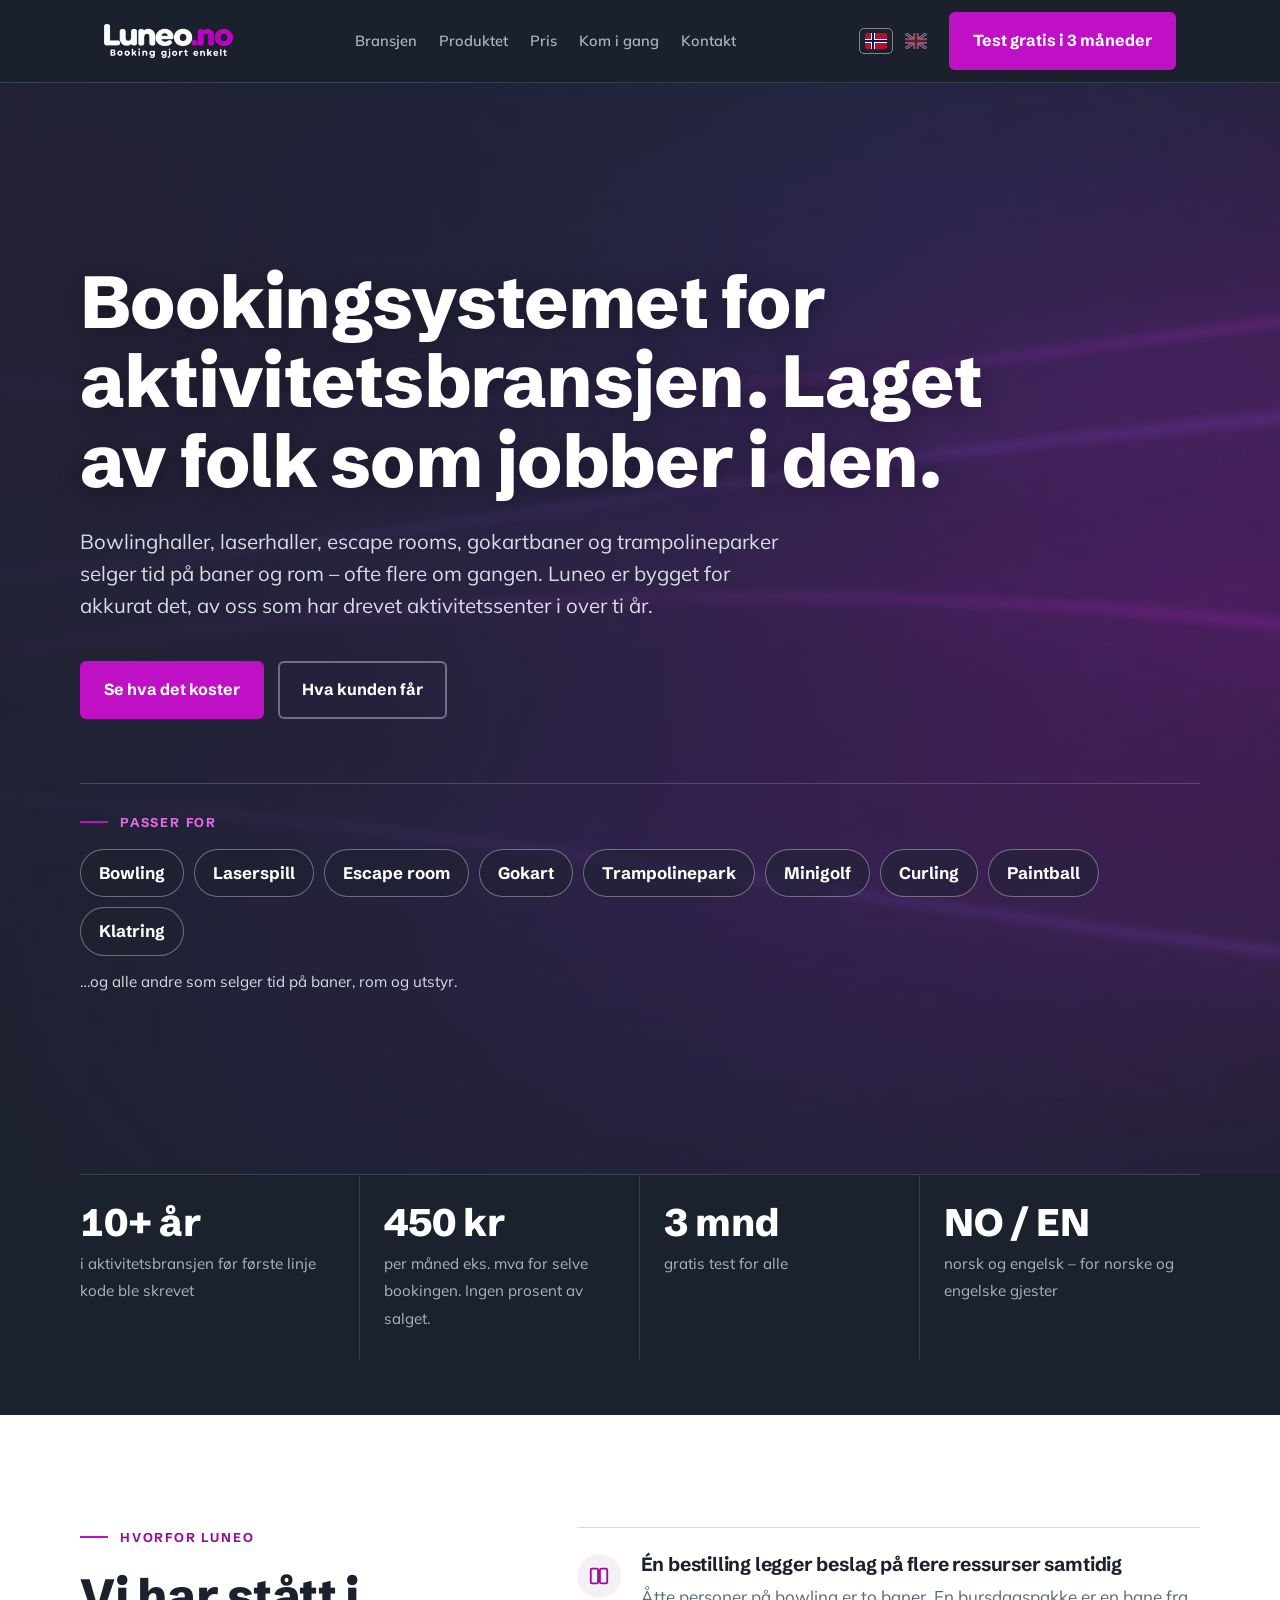
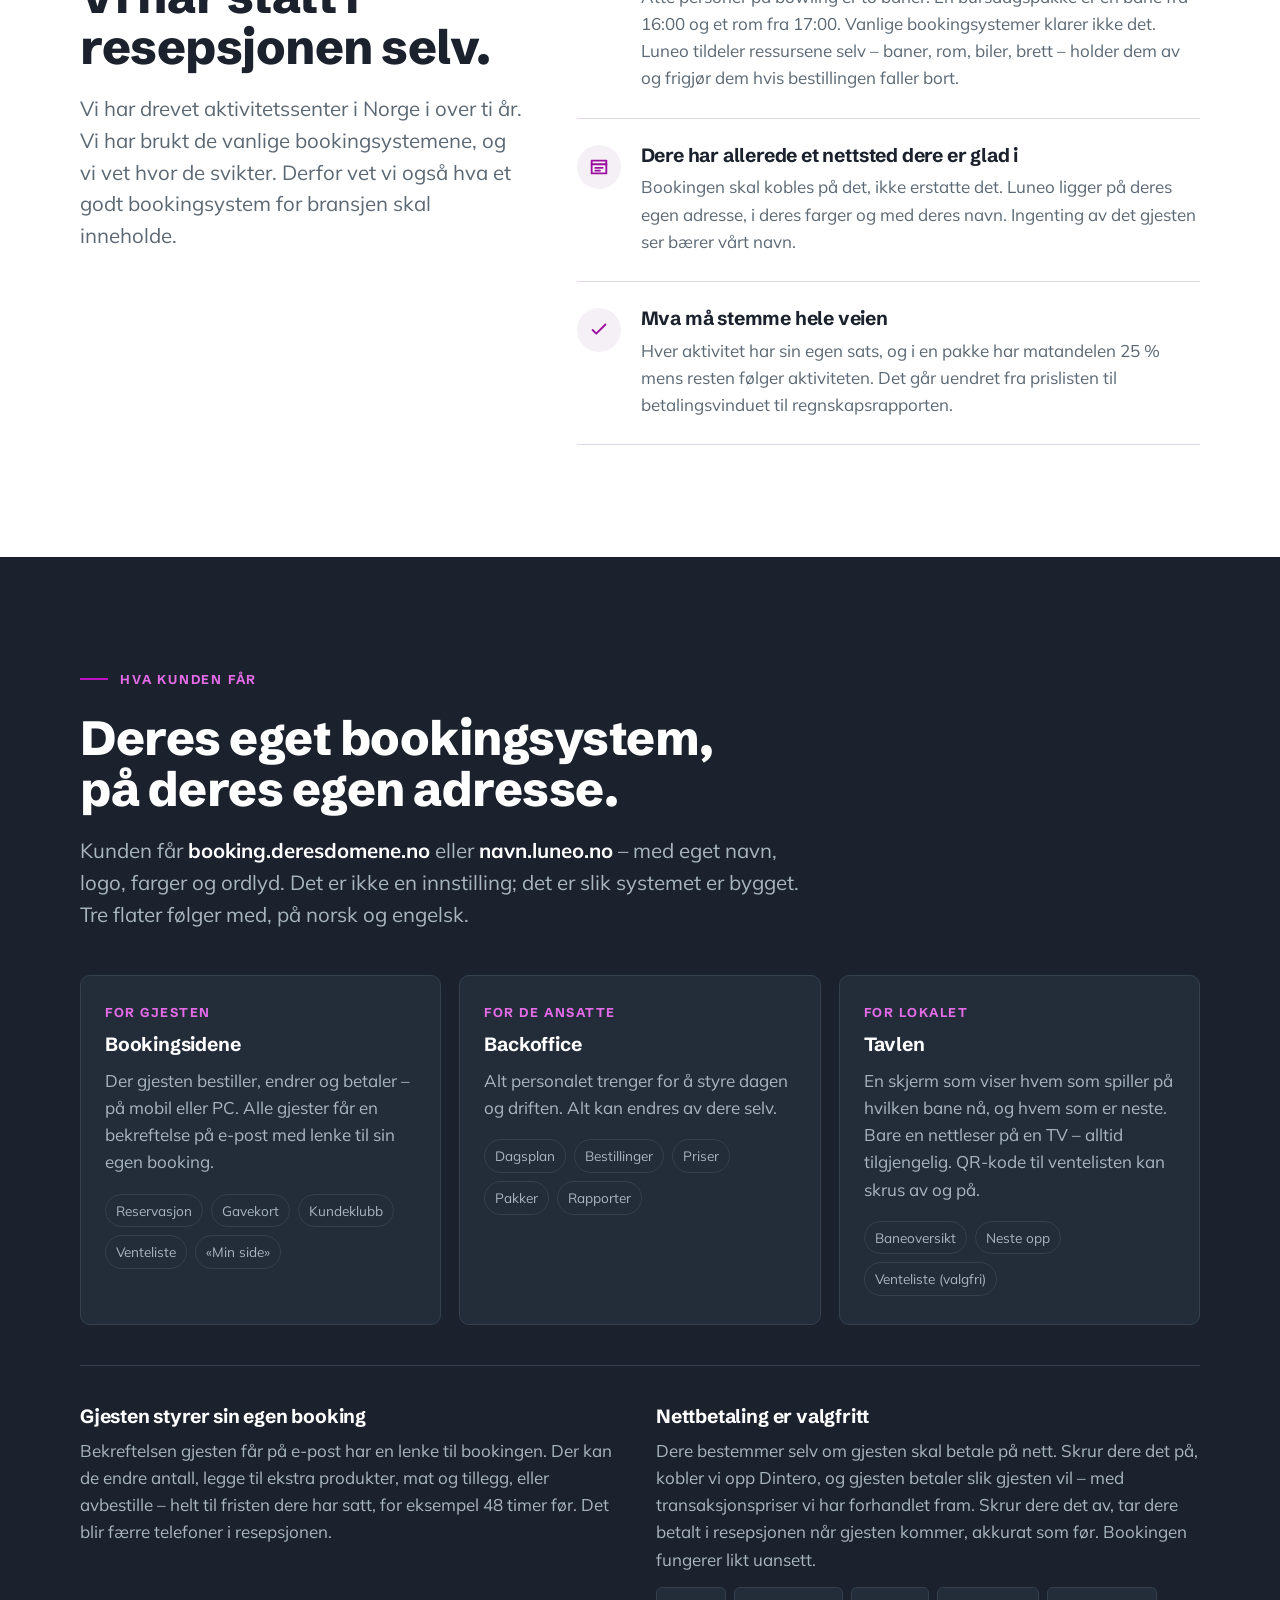
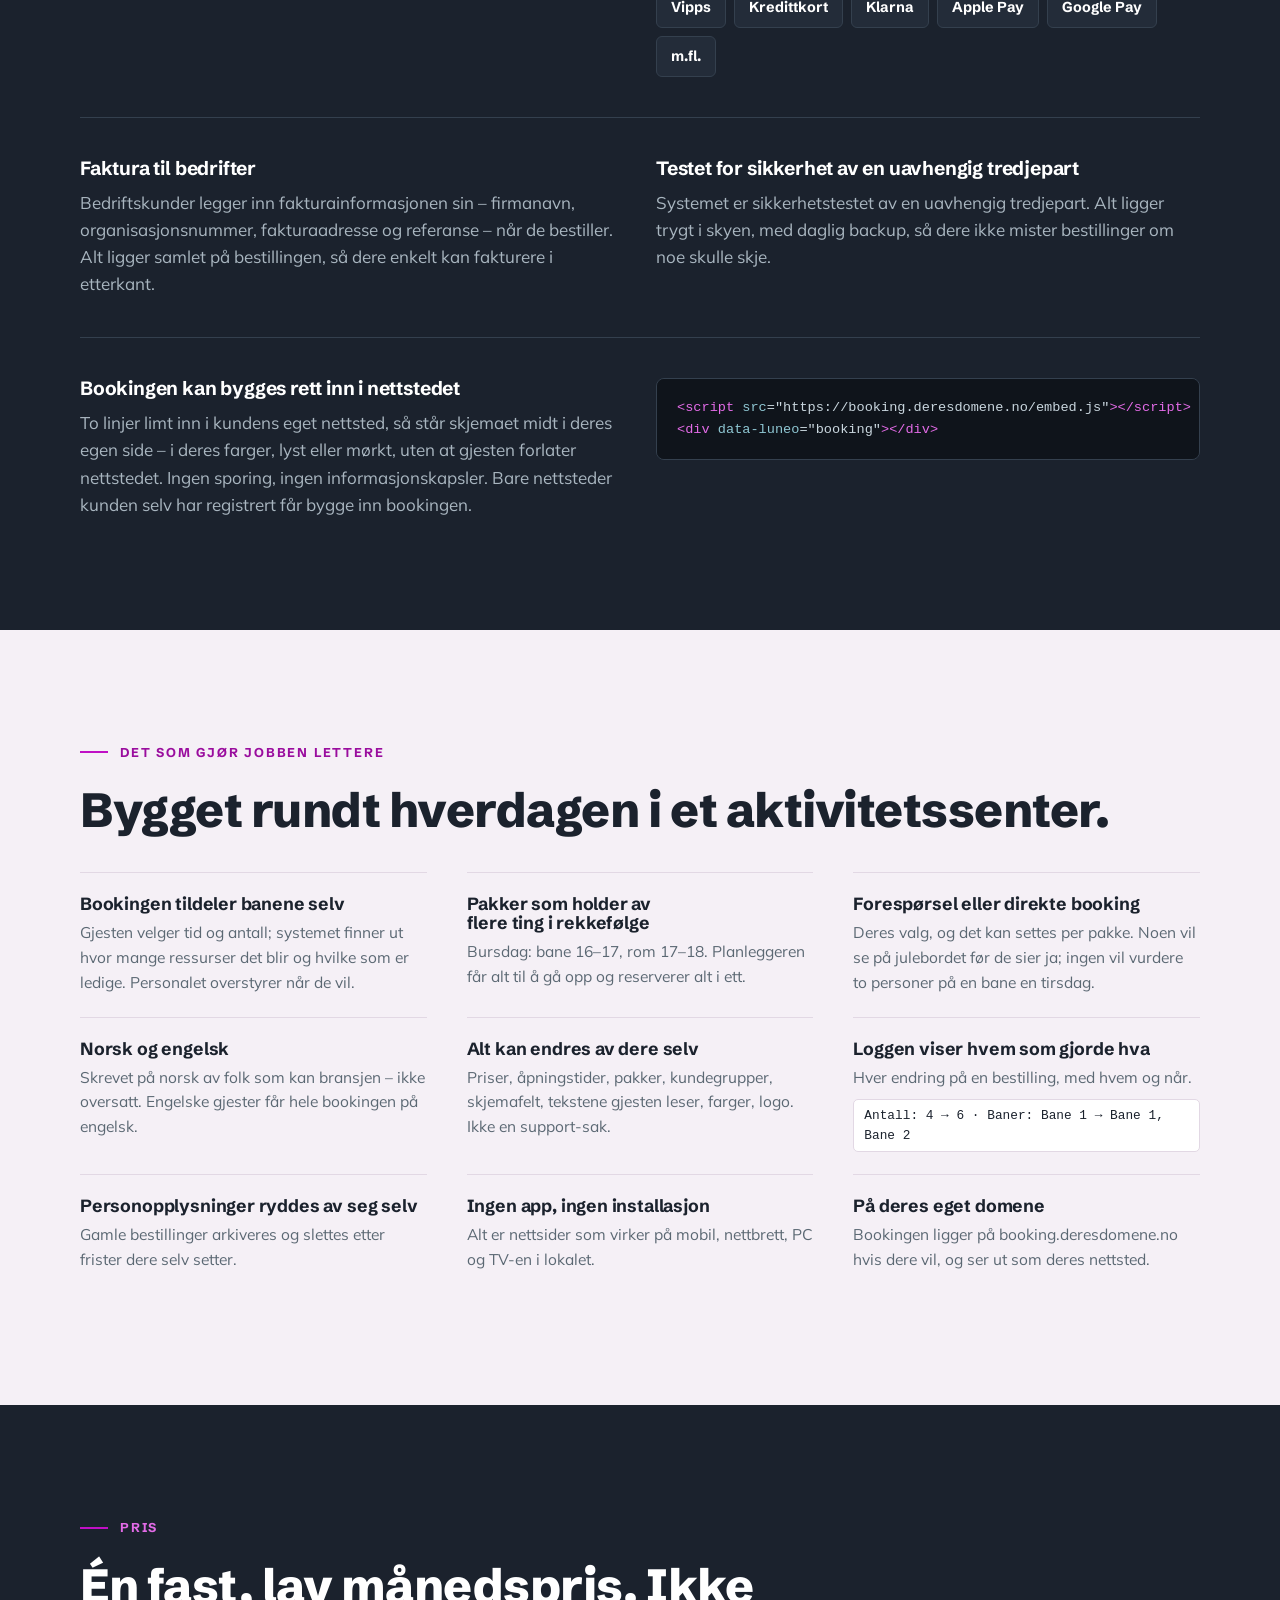
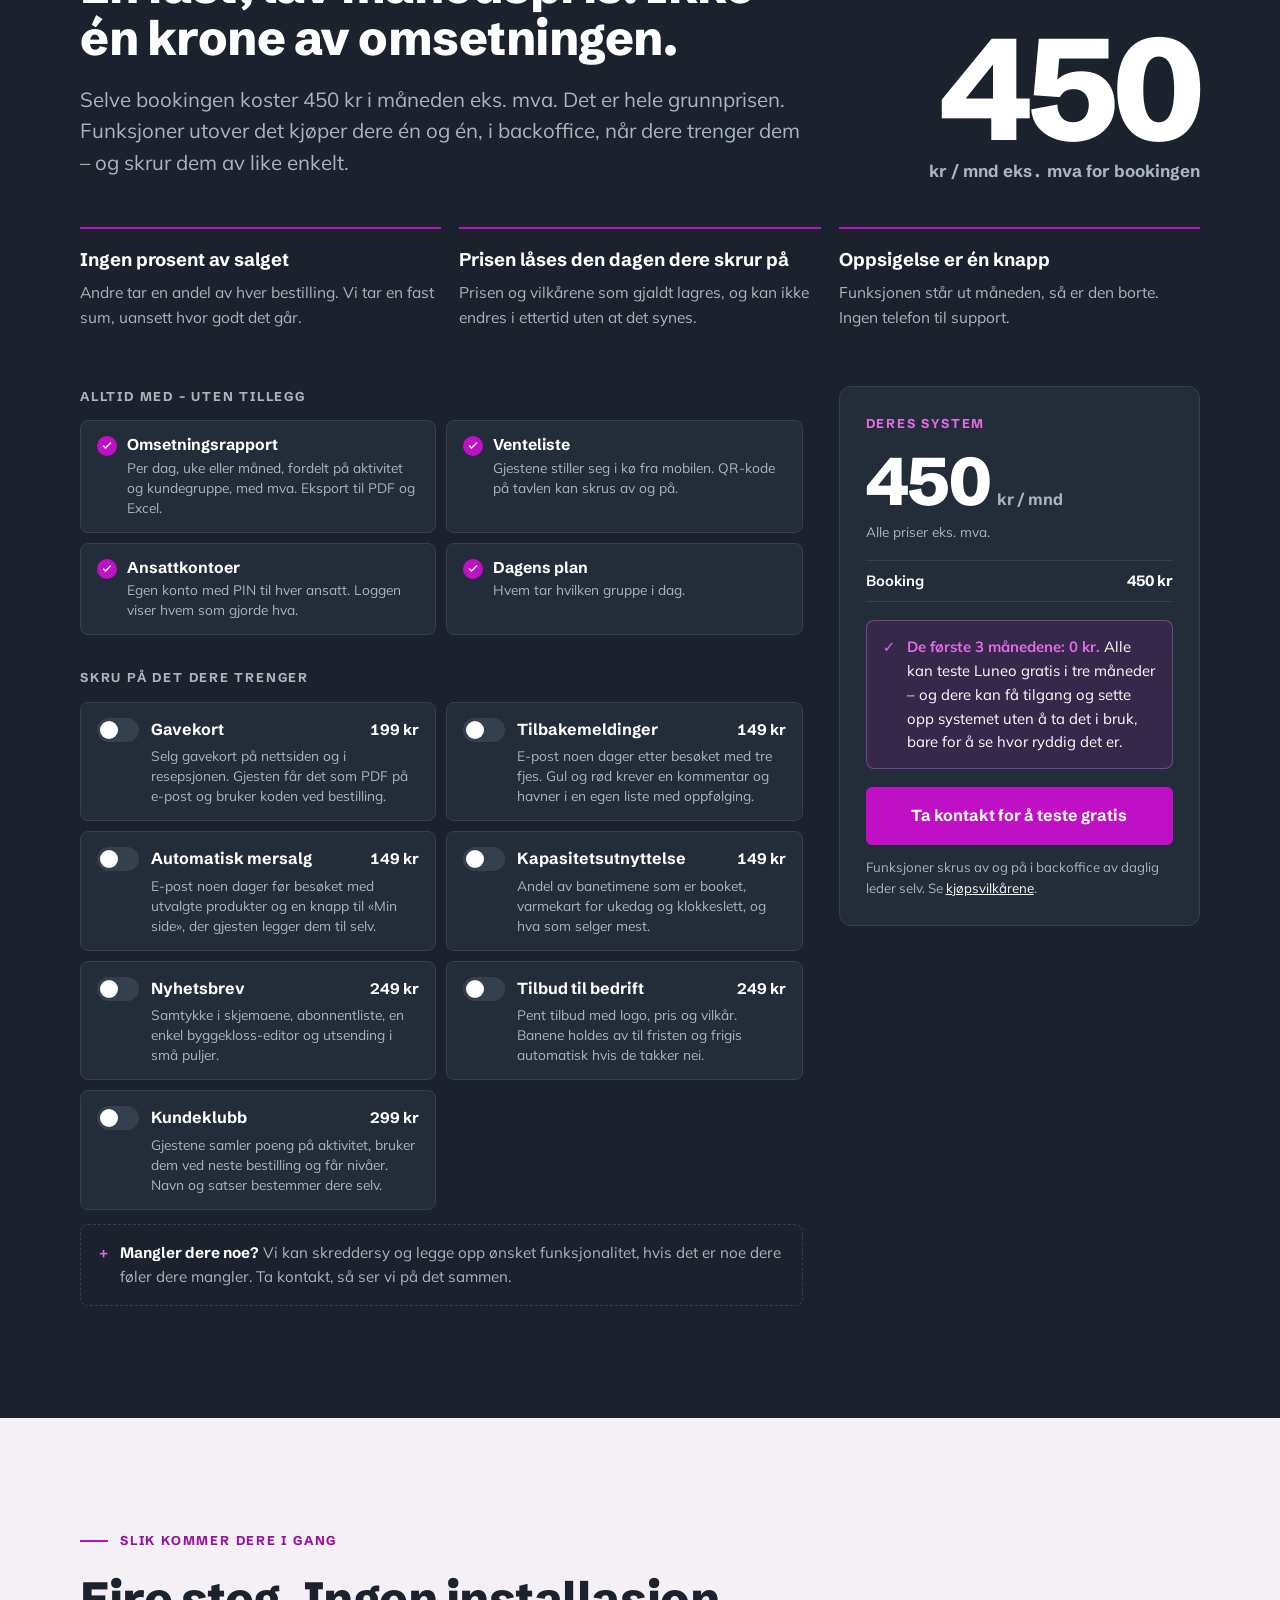
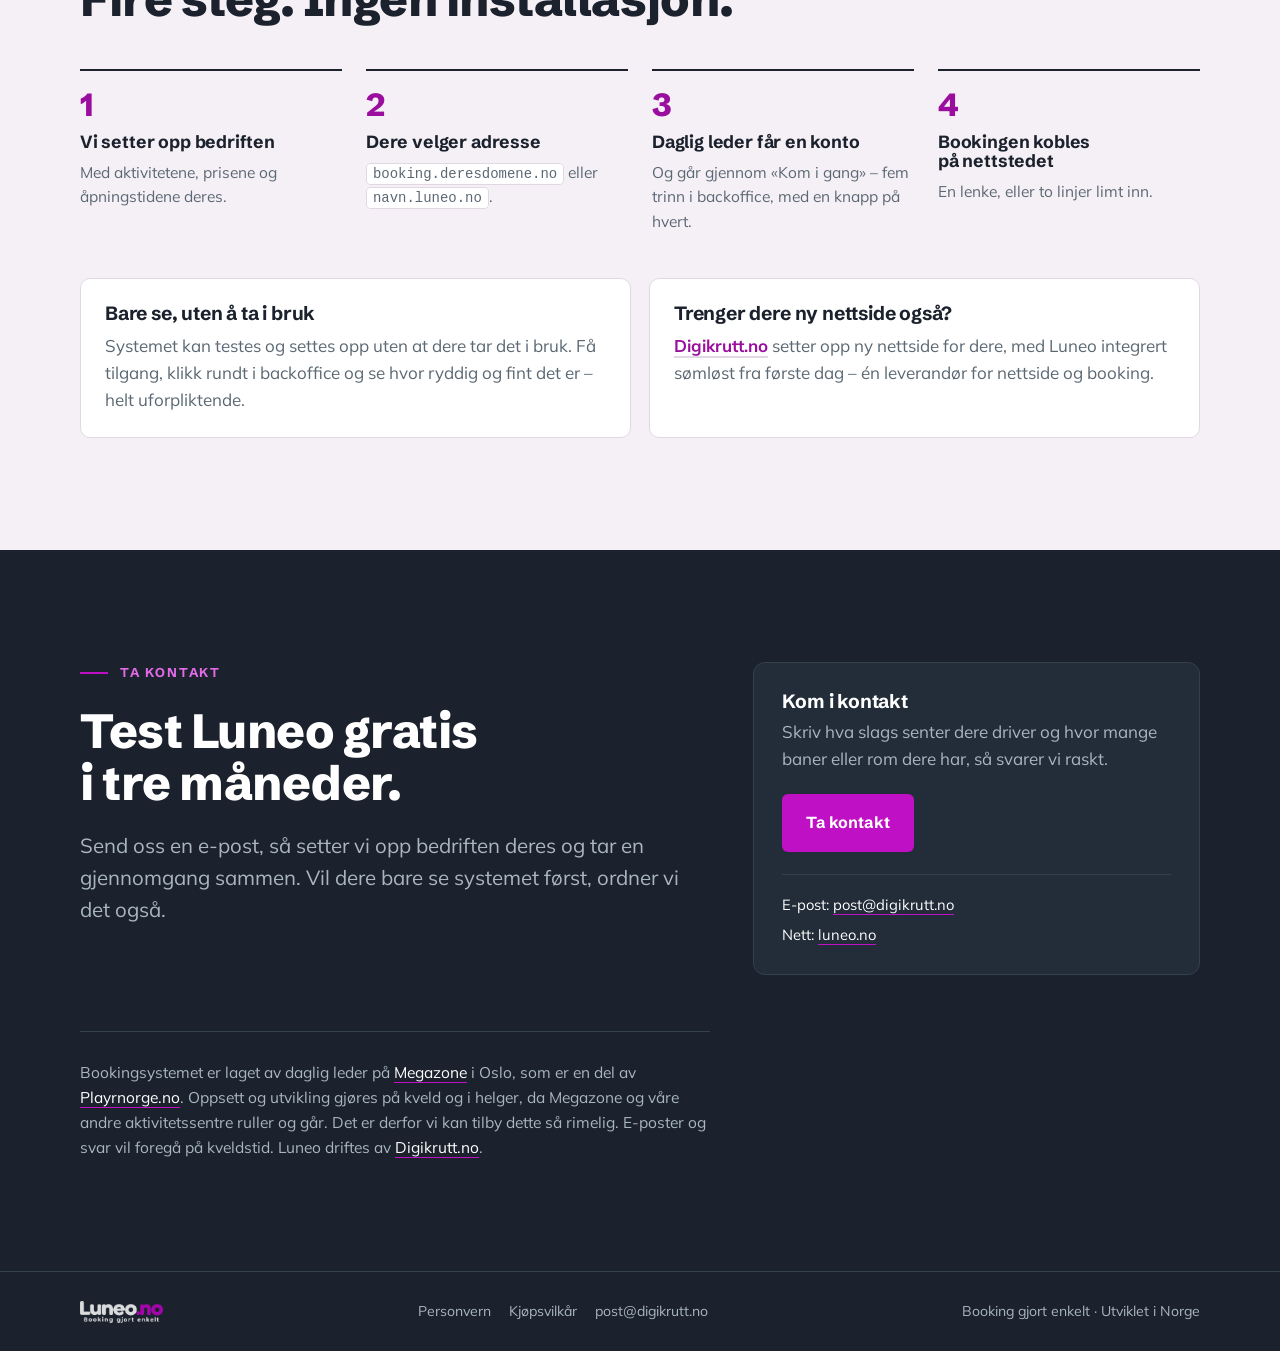
==== index.html @ 8bdaa052 "Ny fastpris 450 kr / 40 EUR, ressurser, valgfri nettbetaling, sikkerhet" ====
<!doctype html>
<html lang="nb">
<head>
<meta charset="utf-8">
<meta name="viewport" content="width=device-width, initial-scale=1">
<title>Luneo – Booking gjort enkelt</title>
<meta name="description" content="Luneo er bookingsystemet for norske aktivitetssentre – bowling, laserspill, escape room, gokart og trampolinepark. Fast lav månedspris, ingen prosent av salget. Test gratis i 3 måneder.">
<link rel="canonical" href="https://luneo.no/">
<link rel="alternate" hreflang="nb" href="https://luneo.no/">
<link rel="alternate" hreflang="en" href="https://luneo.no/en/">
<link rel="alternate" hreflang="x-default" href="https://luneo.no/">
<meta property="og:title" content="Luneo – Booking gjort enkelt">
<meta property="og:description" content="Luneo er bookingsystemet for norske aktivitetssentre – bowling, laserspill, escape room, gokart og trampolinepark. Fast lav månedspris, ingen prosent av salget. Test gratis i 3 måneder.">
<meta property="og:type" content="website">
<meta property="og:url" content="https://luneo.no/">
<meta property="og:locale" content="nb_NO">
<meta name="theme-color" content="#1B222D">
<link rel="icon" type="image/svg+xml" href="favicon.svg">
<link rel="preconnect" href="https://fonts.googleapis.com">
<link rel="stylesheet" href="https://fonts.googleapis.com/css2?family=Schibsted+Grotesk:wght@500;700;800&family=Mulish:wght@400;600;700&display=swap">
<style>
  :root{
    --ink:#1B222D;        /* mørk grunn og sort skrift */
    --ink-2:#232C39;      /* løftet flate på mørk grunn */
    --ink-line:#34404E;   /* strek på mørk grunn */
    --white:#FFFFFF;
    --foam:#F5F0F6;       /* lys flate med et lite skjær av aksenten */
    --foam-line:#E2D8E4;
    --accent:#C010C5;     /* aksent – knapper, fyll, streker */
    --accent-dark:#9A0D9E;/* aksent-tekst på hvit grunn */
    --accent-tint:#E36BE7;/* aksent-tekst på mørk grunn */
    --muted-dark:#A9B6C0; /* dempet tekst på mørk grunn */
    --muted-light:#5B6873;/* dempet tekst på hvit grunn */
    --display:"Schibsted Grotesk",ui-sans-serif,system-ui,"Helvetica Neue",Arial,sans-serif;
    --body:"Mulish",ui-sans-serif,system-ui,"Helvetica Neue",Arial,sans-serif;
    --max:1120px;
    color-scheme: light;
  }
  *{box-sizing:border-box}
  html{scroll-behavior:smooth}
  @media (prefers-reduced-motion:reduce){html{scroll-behavior:auto}}
  body{
    margin:0;background:var(--ink);color:var(--white);
    font-family:var(--body);font-size:17px;line-height:1.6;
    -webkit-font-smoothing:antialiased;
  }
  h1,h2,h3{font-family:var(--display);line-height:1.08;margin:0;text-wrap:balance;letter-spacing:-.01em}
  h1{font-size:clamp(2.4rem,6vw,4.6rem);font-weight:800}
  h2{font-size:clamp(1.9rem,4vw,3rem);font-weight:800}
  h3{font-size:1.2rem;font-weight:700}
  p{margin:0}
  a{color:inherit}
  img{max-width:100%;display:block}
  ul{margin:0;padding:0;list-style:none}
  [hidden]{display:none!important}

  /* ---------- toppstripe ---------- */
  .top{
    position:sticky;top:0;z-index:20;
    background:rgba(27,34,45,.92);backdrop-filter:blur(10px);
    border-bottom:1px solid var(--ink-line);
  }
  .top .in{
    max-width:var(--max);margin:0 auto;padding:12px 24px;
    display:flex;align-items:center;justify-content:space-between;gap:16px;
  }
  .top img{height:34px;width:auto}
  .top nav{display:flex;gap:22px;font-size:.92rem;font-weight:600}
  .top nav a{text-decoration:none;color:var(--muted-dark)}
  .top nav a:hover,.top nav a:focus-visible{color:var(--white)}
  .top .right{display:flex;align-items:center;gap:16px}
  .top .lang{display:flex;gap:6px;align-items:center}
  .top .lang a{
    display:inline-flex;align-items:center;justify-content:center;width:34px;height:26px;border-radius:5px;
    opacity:.5;border:1px solid transparent;transition:opacity .15s ease,border-color .15s ease;
  }
  .top .lang a svg{width:22px;height:16px;display:block}
  .top .lang a:hover,.top .lang a:focus-visible{opacity:1}
  .top .lang a.active{opacity:1;border-color:rgba(255,255,255,.45)}
  @media (max-width:760px){.top nav:not(.lang){display:none}}
  @media (max-width:520px){.top .btn{padding:10px 12px;font-size:.85rem}}

  /* ---------- lysbilder ---------- */
  .slide{padding-block:clamp(64px,9vw,112px);padding-inline:24px}
  .slide.dark{background:var(--ink);color:var(--white)}
  .slide.light{background:var(--white);color:var(--ink)}
  .slide.foam{background:var(--foam);color:var(--ink)}
  .in{max-width:var(--max);margin:0 auto}
  .eyebrow{
    font-family:var(--display);font-weight:700;font-size:.8rem;
    letter-spacing:.14em;text-transform:uppercase;color:var(--accent-dark);
    display:flex;align-items:center;gap:12px;margin-bottom:22px;
  }
  .dark .eyebrow{color:var(--accent-tint)}
  .eyebrow::before{content:"";width:28px;height:2px;background:var(--accent)}
  .lead{font-size:clamp(1.1rem,1.6vw,1.3rem);max-width:60ch;line-height:1.55}
  .dark .lead{color:var(--muted-dark)}
  .light .lead,.foam .lead{color:var(--muted-light)}
  .dark .lead strong{color:var(--white);font-weight:700}
  .cols{display:grid;gap:clamp(28px,4vw,64px);grid-template-columns:minmax(0,5fr) minmax(0,7fr);align-items:start}
  @media (max-width:820px){.cols{grid-template-columns:1fr}}

  /* ---------- knapper ---------- */
  .btn{
    display:inline-flex;align-items:center;gap:10px;
    font-family:var(--display);font-weight:700;font-size:1rem;
    padding:14px 22px;border-radius:6px;text-decoration:none;
    border:2px solid transparent;transition:transform .15s ease,background .15s ease;
  }
  .btn:focus-visible{outline:3px solid var(--accent-tint);outline-offset:3px}
  .btn.primary{background:var(--accent);color:var(--white)}
  .btn.primary:hover{background:var(--accent-dark);transform:translateY(-1px)}
  .btn.ghost{border-color:rgba(255,255,255,.35);color:var(--white)}
  .btn.ghost:hover{border-color:var(--white)}
  .light .btn.ghost,.foam .btn.ghost{border-color:var(--ink);color:var(--ink)}

  /* ---------- hero med film ---------- */
  .hero{position:relative;overflow:hidden;padding-block:clamp(96px,14vw,180px);isolation:isolate}
  .hero .film{position:absolute;inset:0;z-index:-2;background:var(--ink)}
  .hero .film video{position:absolute;inset:0;width:100%;height:100%;object-fit:cover;pointer-events:none}
  .hero .shade{
    position:absolute;inset:0;z-index:-1;
    background:linear-gradient(90deg,rgba(27,34,45,.86) 0%,rgba(27,34,45,.66) 55%,rgba(27,34,45,.4) 100%);
  }
  .hero h1{max-width:21ch;text-shadow:0 2px 24px rgba(0,0,0,.35)}
  .hero .lead{margin-top:26px;color:#D6DEE5}
  .hero .cta{display:flex;flex-wrap:wrap;gap:14px;margin-top:40px}
  .fits{margin-top:64px;padding-top:28px;border-top:1px solid rgba(255,255,255,.18)}
  .fits .fits-label{
    display:flex;align-items:center;gap:12px;margin-bottom:16px;
    font-family:var(--display);font-weight:700;font-size:.8rem;letter-spacing:.14em;text-transform:uppercase;color:var(--accent-tint);
  }
  .fits .fits-label::before{content:"";width:28px;height:2px;background:var(--accent)}
  .fits ul{display:flex;flex-wrap:wrap;gap:10px}
  .fits li{
    font-family:var(--display);font-weight:700;font-size:1.05rem;color:var(--white);
    padding:10px 18px;border:1px solid rgba(255,255,255,.35);border-radius:999px;background:rgba(27,34,45,.45);
  }
  .fits .more{margin-top:14px;color:#D6DEE5;font-size:.95rem}

  /* ---------- fakta-stripe ---------- */
  .facts{display:grid;grid-template-columns:repeat(4,1fr);border-top:1px solid var(--ink-line)}
  .facts > div{padding:28px 24px 28px 0;border-right:1px solid var(--ink-line)}
  .facts > div:last-child{border-right:0}
  .facts > div + div{padding-left:24px}
  .facts b{display:block;font-family:var(--display);font-size:clamp(1.7rem,3vw,2.4rem);font-weight:800;line-height:1;margin-bottom:8px;font-variant-numeric:tabular-nums}
  .facts span{color:var(--muted-dark);font-size:.95rem}
  @media (max-width:900px){.facts{grid-template-columns:repeat(2,1fr)}.facts > div:nth-child(2){border-right:0}.facts > div:nth-child(3){padding-left:0}.facts > div:nth-child(-n+2){border-bottom:1px solid var(--ink-line)}}
  @media (max-width:520px){
    .facts{grid-template-columns:1fr}
    .facts > div{border-right:0;border-bottom:1px solid var(--ink-line);padding:20px 0}
    .facts > div + div{padding-left:0}
    .facts > div:last-child{border-bottom:0}
  }

  /* ---------- problemer ---------- */
  .problems{display:grid;gap:0}
  .problem{
    display:grid;grid-template-columns:auto 1fr;gap:20px;
    padding:26px 0;border-top:1px solid var(--foam-line);
  }
  .problem:last-child{border-bottom:1px solid var(--foam-line)}
  .problem .mark{
    width:44px;height:44px;border-radius:50%;background:var(--foam);
    display:grid;place-items:center;color:var(--accent-dark);flex:none;
  }
  .problem .mark svg{width:22px;height:22px}
  .problem h3{margin-bottom:8px}
  .problem p{color:var(--muted-light)}

  /* ---------- tre flater ---------- */
  .surfaces{display:grid;grid-template-columns:repeat(3,1fr);gap:18px;margin-top:44px}
  .surface{
    background:var(--ink-2);border:1px solid var(--ink-line);border-radius:10px;
    padding:26px 24px 28px;display:flex;flex-direction:column;gap:12px;
  }
  .surface .who{font-size:.8rem;letter-spacing:.12em;text-transform:uppercase;color:var(--accent-tint);font-weight:700;font-family:var(--display)}
  .surface p{color:var(--muted-dark)}
  .surface ul{display:flex;flex-wrap:wrap;gap:8px;margin-top:6px}
  .surface li{font-size:.85rem;padding:5px 10px;border-radius:999px;border:1px solid var(--ink-line);color:var(--muted-dark)}
  @media (max-width:820px){.surfaces{grid-template-columns:1fr}}
  .duo{
    margin-top:40px;display:grid;grid-template-columns:minmax(0,1fr) minmax(0,1fr);gap:32px;align-items:start;
    border-top:1px solid var(--ink-line);padding-top:40px;
  }
  .duo h3{margin-bottom:10px}
  .duo p{color:var(--muted-dark)}
  .duo pre{
    margin:0;background:#0F141B;border:1px solid var(--ink-line);border-radius:8px;
    padding:18px 20px;font:.85rem/1.6 ui-monospace,SFMono-Regular,Menlo,Consolas,monospace;
    color:#C9D6DE;overflow-x:auto;
  }
  .duo pre .t{color:var(--accent-tint)}
  .duo pre .a{color:#8FC7D3}
  @media (max-width:820px){.duo{grid-template-columns:1fr}}
  .pay{display:flex;flex-wrap:wrap;gap:8px;margin-top:14px}
  .pay li{font-family:var(--display);font-weight:700;font-size:.9rem;padding:8px 14px;border-radius:6px;background:var(--ink-2);border:1px solid var(--ink-line)}

  /* ---------- argumenter ---------- */
  .args{display:grid;grid-template-columns:repeat(3,1fr);gap:0 40px;margin-top:36px}
  .arg{padding:22px 0;border-top:1px solid var(--foam-line)}
  .arg h3{margin-bottom:6px;font-size:1.1rem}
  .arg p{color:var(--muted-light);font-size:.97rem}
  .arg .log{
    margin-top:10px;display:inline-block;font:.8rem/1.5 ui-monospace,SFMono-Regular,Menlo,Consolas,monospace;
    background:var(--white);color:var(--ink);padding:6px 10px;border-radius:5px;border:1px solid var(--foam-line);
  }
  @media (max-width:900px){.args{grid-template-columns:repeat(2,1fr)}}
  @media (max-width:600px){.args{grid-template-columns:1fr}}

  /* ---------- pris ---------- */
  .price-head{display:grid;grid-template-columns:minmax(0,1fr) auto;gap:32px;align-items:end}
  .bigprice{font-family:var(--display);font-weight:800;line-height:.9;font-variant-numeric:tabular-nums;text-align:right}
  .bigprice .n{font-size:clamp(4.5rem,12vw,9rem);letter-spacing:-.03em}
  .bigprice .u{display:block;font-size:1.05rem;color:var(--muted-dark);font-weight:700;margin-top:10px;letter-spacing:0}
  @media (max-width:820px){.price-head{grid-template-columns:1fr}.bigprice{text-align:left}}
  .promises{display:grid;grid-template-columns:repeat(3,1fr);gap:18px;margin-top:48px}
  .promise{border-top:2px solid var(--accent);padding-top:16px}
  .promise b{display:block;font-family:var(--display);font-size:1.15rem;margin-bottom:6px}
  .promise p{color:var(--muted-dark);font-size:.97rem}
  @media (max-width:820px){.promises{grid-template-columns:1fr}}

  /* ---------- kalkulator ---------- */
  .builder{display:grid;grid-template-columns:minmax(0,8fr) minmax(0,4fr);gap:36px;margin-top:56px;align-items:start}
  @media (max-width:960px){.builder{grid-template-columns:1fr}}
  .group-title{
    font-family:var(--display);font-weight:700;font-size:.8rem;letter-spacing:.14em;text-transform:uppercase;
    color:var(--muted-dark);margin:0 0 14px;
  }
  .included{display:grid;grid-template-columns:repeat(2,minmax(0,1fr));gap:10px}
  .included li{
    display:flex;gap:10px;align-items:flex-start;min-width:0;
    background:var(--ink-2);border:1px solid var(--ink-line);border-radius:8px;padding:14px 16px;
  }
  .included li > div{min-width:0}
  .included .name{font-family:var(--display);font-weight:700;font-size:.98rem;line-height:1.25}
  .included .desc{color:var(--muted-dark);font-size:.86rem;margin-top:3px;line-height:1.45;overflow-wrap:anywhere}
  .tick{width:20px;height:20px;border-radius:50%;background:var(--accent);color:var(--white);display:grid;place-items:center;flex:none;margin-top:1px}
  .tick svg{width:12px;height:12px}
  @media (max-width:480px){.included{grid-template-columns:1fr}}

  .addons{margin-top:32px}
  .addons ul{display:grid;grid-template-columns:repeat(2,minmax(0,1fr));gap:10px}
  @media (max-width:640px){.addons ul{grid-template-columns:1fr}}
  .feat{
    display:grid;grid-template-columns:auto 1fr;gap:12px 12px;align-items:start;
    background:var(--ink-2);border:1px solid var(--ink-line);border-radius:8px;padding:14px 16px;
    transition:border-color .15s ease;
  }
  .feat.on{border-color:var(--accent)}
  .feat{cursor:pointer}
  .feat:hover{border-color:rgba(227,107,231,.55)}
  .feat .head{display:flex;justify-content:space-between;gap:10px;align-items:baseline}
  .feat .name{font-family:var(--display);font-weight:700;font-size:1rem;cursor:pointer}
  .feat .desc{color:var(--muted-dark);font-size:.86rem;margin-top:4px;line-height:1.45}
  .feat .price{font-family:var(--display);font-weight:700;font-variant-numeric:tabular-nums;white-space:nowrap;font-size:.95rem}
  .feat.on .price{color:var(--accent-tint)}
  .toggle{position:relative;width:42px;height:24px;margin-top:1px;flex:none}
  .toggle input{position:absolute;inset:0;opacity:0;margin:0;cursor:pointer;width:100%;height:100%}
  .toggle .track{position:absolute;inset:0;border-radius:999px;background:var(--ink-line);transition:background .15s ease}
  .toggle .track::after{content:"";position:absolute;top:3px;left:3px;width:18px;height:18px;border-radius:50%;background:var(--white);transition:transform .15s ease}
  .toggle input:checked + .track{background:var(--accent)}
  .toggle input:checked + .track::after{transform:translateX(18px)}
  .toggle input:focus-visible + .track{outline:3px solid var(--accent-tint);outline-offset:2px}
  .custom{
    margin-top:14px;padding:16px 18px;border:1px dashed var(--ink-line);border-radius:8px;
    color:var(--muted-dark);font-size:.95rem;display:flex;gap:12px;align-items:flex-start;
  }
  .custom b{color:var(--white);font-family:var(--display)}

  .summary{
    position:sticky;top:80px;
    background:var(--ink-2);border:1px solid var(--ink-line);border-radius:12px;padding:26px;
  }
  .summary .group-title{color:var(--accent-tint)}
  .summary .total{font-family:var(--display);font-weight:800;font-variant-numeric:tabular-nums;line-height:1;letter-spacing:-.02em;font-size:clamp(3rem,6vw,4.2rem)}
  .summary .total small{font-size:1rem;font-weight:700;color:var(--muted-dark);letter-spacing:0;margin-left:6px}
  .summary .vat{margin-top:6px;font-size:.85rem;color:var(--muted-dark)}
  .summary .lines{margin-top:18px;border-top:1px solid var(--ink-line)}
  .summary .lines li{display:flex;justify-content:space-between;gap:12px;padding:8px 0;border-bottom:1px solid var(--ink-line);font-size:.93rem;font-variant-numeric:tabular-nums}
  .summary .lines li span:last-child{font-weight:700;font-family:var(--display)}
  .summary .lines li.base span:first-child{font-weight:700}
  .summary .trial{
    margin-top:18px;display:flex;gap:12px;align-items:flex-start;
    background:rgba(192,16,197,.12);border:1px solid rgba(227,107,231,.4);border-radius:8px;padding:14px 16px;font-size:.93rem;
  }
  .summary .trial b{color:var(--accent-tint)}
  .summary .btn{margin-top:18px;width:100%;justify-content:center}
  .summary .note{margin-top:12px;font-size:.83rem;color:var(--muted-dark)}

  /* ---------- kom i gang ---------- */
  .steps{display:grid;grid-template-columns:repeat(4,1fr);gap:24px;margin-top:44px;counter-reset:step}
  .step{border-top:2px solid var(--ink);padding-top:18px;counter-increment:step}
  .step::before{content:counter(step);display:block;font-family:var(--display);font-weight:800;font-size:2rem;color:var(--accent-dark);line-height:1;margin-bottom:12px}
  .step h3{margin-bottom:8px;font-size:1.1rem}
  .step p{color:var(--muted-light);font-size:.97rem}
  .step code{font:.9em ui-monospace,SFMono-Regular,Menlo,Consolas,monospace;background:var(--white);padding:2px 6px;border-radius:4px;border:1px solid var(--foam-line)}
  @media (max-width:900px){.steps{grid-template-columns:repeat(2,1fr)}}
  @media (max-width:520px){.steps{grid-template-columns:1fr}}
  .extras{display:grid;grid-template-columns:repeat(2,1fr);gap:18px;margin-top:44px}
  .extra{background:var(--white);border:1px solid var(--foam-line);border-radius:10px;padding:24px}
  .extra h3{margin-bottom:8px}
  .extra p{color:var(--muted-light)}
  .extra a{color:var(--accent-dark);font-weight:700;text-decoration:none;border-bottom:2px solid var(--foam-line)}
  @media (max-width:760px){.extras{grid-template-columns:1fr}}

  /* ---------- kontakt / om ---------- */
  .about{display:grid;grid-template-columns:minmax(0,7fr) minmax(0,5fr);gap:48px;align-items:start}
  @media (max-width:820px){.about{grid-template-columns:1fr}}
  .about .lead{margin-top:22px}
  .contact{background:var(--ink-2);border:1px solid var(--ink-line);border-radius:12px;padding:28px}
  .contact h3{margin-bottom:6px}
  .contact p{color:var(--muted-dark)}
  .contact .btn{margin-top:22px}
  .contact .meta{margin-top:22px;padding-top:18px;border-top:1px solid var(--ink-line);font-size:.92rem;display:grid;gap:6px}
  .contact .meta a{color:var(--white);text-decoration:none;border-bottom:1px solid var(--accent)}
  .bak{margin-top:56px;padding-top:28px;border-top:1px solid var(--ink-line);color:var(--muted-dark);max-width:70ch;font-size:.97rem}
  .bak a{color:var(--white);text-decoration:none;border-bottom:1px solid var(--accent)}

  footer{background:var(--ink);color:var(--muted-dark);border-top:1px solid var(--ink-line);padding:28px 24px;font-size:.88rem}
  footer .in{display:flex;flex-wrap:wrap;justify-content:space-between;gap:12px 24px;align-items:center}
  footer img{height:22px;width:auto;opacity:.85}
  footer nav{display:flex;gap:18px;flex-wrap:wrap}
  footer nav a{text-decoration:none;color:var(--muted-dark)}
  footer nav a:hover,footer nav a:focus-visible{color:var(--white)}

  /* ---------- juridiske sider ---------- */
  .legal{background:var(--white);color:var(--ink);padding-block:64px 96px;padding-inline:24px}
  .legal .in{max-width:760px}
  .legal .back{display:inline-flex;gap:8px;align-items:center;text-decoration:none;color:var(--accent-dark);font-weight:700;font-size:.95rem;margin-bottom:28px}
  .legal h1{font-size:clamp(2rem,4vw,2.8rem)}
  .legal .meta{color:var(--muted-light);margin-top:10px;font-size:.95rem}
  .legal h2{font-size:1.35rem;margin-top:40px;margin-bottom:10px}
  .legal p{margin-top:10px;max-width:68ch}
  .legal ul{margin-top:10px;padding-left:20px;list-style:disc;max-width:68ch}
  .legal li{margin-top:4px}
  .legal a{color:var(--accent-dark)}
</style>
</head>
<body>
<header class="top">
  <div class="in">
    <a href="#topp" aria-label="Luneo – til toppen"><img src="img/luneo-logo-hvit.webp" alt="Luneo.no – Booking gjort enkelt"></a>
    <nav aria-label="Seksjoner">
      <a href="#bransjen">Bransjen</a>
      <a href="#produktet">Produktet</a>
      <a href="#pris">Pris</a>
      <a href="#igang">Kom i gang</a>
      <a href="#kontakt">Kontakt</a>
    </nav>
    <div class="right">
      <nav class="lang" aria-label="Språk">
        <a class="active" href="index.html" lang="nb" aria-label="Norsk" title="Norsk" aria-current="true"><svg viewBox="0 0 22 16" aria-hidden="true"><rect width="22" height="16" rx="2" fill="#BA0C2F"/><rect x="6" width="4" height="16" fill="#fff"/><rect y="6" width="22" height="4" fill="#fff"/><rect x="7" width="2" height="16" fill="#00205B"/><rect y="7" width="22" height="2" fill="#00205B"/></svg></a>
        <a href="en/" lang="en" aria-label="English" title="English"><svg viewBox="0 0 22 16" aria-hidden="true"><rect width="22" height="16" rx="2" fill="#012169"/><path d="M0 0L22 16M22 0L0 16" stroke="#fff" stroke-width="3"/><path d="M0 0L22 16M22 0L0 16" stroke="#C8102E" stroke-width="1.2"/><rect x="8.5" width="5" height="16" fill="#fff"/><rect y="5.5" width="22" height="5" fill="#fff"/><rect x="9.5" width="3" height="16" fill="#C8102E"/><rect y="6.5" width="22" height="3" fill="#C8102E"/></svg></a>
      </nav>
      <a class="btn primary" href="mailto:post@digikrutt.no?subject=Luneo%20%E2%80%93%20test%20i%203%20m%C3%A5neder">Test gratis i 3 måneder</a>
    </div>
  </div>
</header>

<main id="topp" data-title="Luneo – Booking gjort enkelt">

<!-- ================= HERO ================= -->
<section class="slide dark hero" id="hero">
  <div class="film" aria-hidden="true">
    <video autoplay muted loop playsinline preload="auto" poster="img/bakgrunn.jpg"><source src="img/bakgrunn.mp4" type="video/mp4"></video>
  </div>
  <div class="shade" aria-hidden="true"></div>
  <div class="in">
    <h1>Bookingsystemet for aktivitetsbransjen. Laget av folk som jobber i den.</h1>
    <p class="lead">Bowlinghaller, laserhaller, escape rooms, gokartbaner og trampolineparker selger tid på baner og rom – ofte flere om gangen. Luneo er bygget for akkurat det, av oss som har drevet aktivitetssenter i over ti år.</p>
    <div class="cta">
      <a class="btn primary" href="#pris">Se hva det koster</a>
      <a class="btn ghost" href="#produktet">Hva kunden får</a>
    </div>
    <div class="fits">
      <p class="fits-label">Passer for</p>
      <ul aria-label="Bransjer Luneo passer for">
        <li>Bowling</li><li>Laserspill</li><li>Escape room</li><li>Gokart</li><li>Trampolinepark</li><li>Minigolf</li><li>Curling</li><li>Paintball</li><li>Klatring</li>
      </ul>
      <p class="more">…og alle andre som selger tid på baner, rom og utstyr.</p>
    </div>
  </div>
</section>

<!-- ================= FAKTA ================= -->
<section class="slide dark" style="padding-block:0 56px">
  <div class="in facts">
    <div><b>10+ år</b><span>i aktivitetsbransjen før første linje kode ble skrevet</span></div>
    <div><b>450 kr</b><span>per måned eks. mva for selve bookingen. Ingen prosent av salget.</span></div>
    <div><b>3 mnd</b><span>gratis test for alle</span></div>
    <div><b>NO / EN</b><span>norsk og engelsk – for norske og engelske gjester</span></div>
  </div>
</section>

<!-- ================= BRANSJEN ================= -->
<section class="slide light" id="bransjen">
  <div class="in cols">
    <div>
      <p class="eyebrow">Hvorfor Luneo</p>
      <h2>Vi har stått i resepsjonen selv.</h2>
      <p class="lead" style="margin-top:20px">Vi har drevet aktivitetssenter i Norge i over ti år. Vi har brukt de vanlige bookingsystemene, og vi vet hvor de svikter. Derfor vet vi også hva et godt bookingsystem for bransjen skal inneholde.</p>
    </div>
    <div class="problems">
      <div class="problem">
        <div class="mark" aria-hidden="true"><svg viewBox="0 0 24 24" fill="none" stroke="currentColor" stroke-width="2" stroke-linecap="round"><rect x="3" y="4" width="8" height="16" rx="1.5"/><rect x="13" y="4" width="8" height="16" rx="1.5"/></svg></div>
        <div>
          <h3>Én bestilling legger beslag på flere ressurser samtidig</h3>
          <p>Åtte personer på bowling er to baner. En bursdagspakke er en bane fra 16:00 og et rom fra 17:00. Vanlige bookingsystemer klarer ikke det. Luneo tildeler ressursene selv – baner, rom, biler, brett – holder dem av og frigjør dem hvis bestillingen faller bort.</p>
        </div>
      </div>
      <div class="problem">
        <div class="mark" aria-hidden="true"><svg viewBox="0 0 24 24" fill="none" stroke="currentColor" stroke-width="2" stroke-linecap="round" stroke-linejoin="round"><path d="M4 5h16v14H4z"/><path d="M4 9h16"/><path d="M8 13h8M8 16h5"/></svg></div>
        <div>
          <h3>Dere har allerede et nettsted dere er glad i</h3>
          <p>Bookingen skal kobles på det, ikke erstatte det. Luneo ligger på deres egen adresse, i deres farger og med deres navn. Ingenting av det gjesten ser bærer vårt navn.</p>
        </div>
      </div>
      <div class="problem">
        <div class="mark" aria-hidden="true"><svg viewBox="0 0 24 24" fill="none" stroke="currentColor" stroke-width="2" stroke-linecap="round" stroke-linejoin="round"><path d="M5 12l4 4L19 6"/></svg></div>
        <div>
          <h3>Mva må stemme hele veien</h3>
          <p>Hver aktivitet har sin egen sats, og i en pakke har matandelen 25 % mens resten følger aktiviteten. Det går uendret fra prislisten til betalingsvinduet til regnskapsrapporten.</p>
        </div>
      </div>
    </div>
  </div>
</section>

<!-- ================= PRODUKTET ================= -->
<section class="slide dark" id="produktet">
  <div class="in">
    <p class="eyebrow">Hva kunden får</p>
    <h2>Deres eget bookingsystem, på deres egen adresse.</h2>
    <p class="lead" style="margin-top:20px">Kunden får <strong>booking.deresdomene.no</strong> eller <strong>navn.luneo.no</strong> – med eget navn, logo, farger og ordlyd. Det er ikke en innstilling; det er slik systemet er bygget. Tre flater følger med, på norsk og engelsk.</p>

    <div class="surfaces">
      <div class="surface">
        <span class="who">For gjesten</span>
        <h3>Bookingsidene</h3>
        <p>Der gjesten bestiller, endrer og betaler – på mobil eller PC. Alle gjester får en bekreftelse på e-post med lenke til sin egen booking.</p>
        <ul><li>Reservasjon</li><li>Gavekort</li><li>Kundeklubb</li><li>Venteliste</li><li>«Min side»</li></ul>
      </div>
      <div class="surface">
        <span class="who">For de ansatte</span>
        <h3>Backoffice</h3>
        <p>Alt personalet trenger for å styre dagen og driften. Alt kan endres av dere selv.</p>
        <ul><li>Dagsplan</li><li>Bestillinger</li><li>Priser</li><li>Pakker</li><li>Rapporter</li></ul>
      </div>
      <div class="surface">
        <span class="who">For lokalet</span>
        <h3>Tavlen</h3>
        <p>En skjerm som viser hvem som spiller på hvilken bane nå, og hvem som er neste. Bare en nettleser på en TV – alltid tilgjengelig. QR-kode til ventelisten kan skrus av og på.</p>
        <ul><li>Baneoversikt</li><li>Neste opp</li><li>Venteliste (valgfri)</li></ul>
      </div>
    </div>

    <div class="duo">
      <div>
        <h3>Gjesten styrer sin egen booking</h3>
        <p>Bekreftelsen gjesten får på e-post har en lenke til bookingen. Der kan de endre antall, legge til ekstra produkter, mat og tillegg, eller avbestille – helt til fristen dere har satt, for eksempel 48 timer før. Det blir færre telefoner i resepsjonen.</p>
      </div>
      <div>
        <h3>Nettbetaling er valgfritt</h3>
        <p>Dere bestemmer selv om gjesten skal betale på nett. Skrur dere det på, kobler vi opp Dintero, og gjesten betaler slik gjesten vil – med transaksjonspriser vi har forhandlet fram. Skrur dere det av, tar dere betalt i resepsjonen når gjesten kommer, akkurat som før. Bookingen fungerer likt uansett.</p>
        <ul class="pay" aria-label="Betalingsmåter"><li>Vipps</li><li>Kredittkort</li><li>Klarna</li><li>Apple Pay</li><li>Google Pay</li><li>m.fl.</li></ul>
      </div>
    </div>

    <div class="duo">
      <div>
        <h3>Faktura til bedrifter</h3>
        <p>Bedriftskunder legger inn fakturainformasjonen sin – firmanavn, organisasjonsnummer, fakturaadresse og referanse – når de bestiller. Alt ligger samlet på bestillingen, så dere enkelt kan fakturere i etterkant.</p>
      </div>
      <div>
        <h3>Testet for sikkerhet av en uavhengig tredjepart</h3>
        <p>Systemet er sikkerhetstestet av en uavhengig tredjepart. Alt ligger trygt i skyen, med daglig backup, så dere ikke mister bestillinger om noe skulle skje.</p>
      </div>
    </div>

    <div class="duo">
      <div>
        <h3>Bookingen kan bygges rett inn i nettstedet</h3>
        <p>To linjer limt inn i kundens eget nettsted, så står skjemaet midt i deres egen side – i deres farger, lyst eller mørkt, uten at gjesten forlater nettstedet. Ingen sporing, ingen informasjonskapsler. Bare nettsteder kunden selv har registrert får bygge inn bookingen.</p>
      </div>
      <pre aria-label="Eksempel på innbygging"><code><span class="t">&lt;script</span> <span class="a">src</span>="https://booking.deresdomene.no/embed.js"<span class="t">&gt;&lt;/script&gt;</span>
<span class="t">&lt;div</span> <span class="a">data-luneo</span>="booking"<span class="t">&gt;&lt;/div&gt;</span></code></pre>
    </div>
  </div>
</section>

<!-- ================= ARGUMENTER ================= -->
<section class="slide foam">
  <div class="in">
    <p class="eyebrow">Det som gjør jobben lettere</p>
    <h2>Bygget rundt hverdagen i et aktivitetssenter.</h2>
    <div class="args">
      <div class="arg">
        <h3>Bookingen tildeler banene selv</h3>
        <p>Gjesten velger tid og antall; systemet finner ut hvor mange ressurser det blir og hvilke som er ledige. Personalet overstyrer når de vil.</p>
      </div>
      <div class="arg">
        <h3>Pakker som holder av flere ting i rekkefølge</h3>
        <p>Bursdag: bane 16–17, rom 17–18. Planleggeren får alt til å gå opp og reserverer alt i ett.</p>
      </div>
      <div class="arg">
        <h3>Forespørsel eller direkte booking</h3>
        <p>Deres valg, og det kan settes per pakke. Noen vil se på julebordet før de sier ja; ingen vil vurdere to personer på en bane en tirsdag.</p>
      </div>
      <div class="arg">
        <h3>Norsk og engelsk</h3>
        <p>Skrevet på norsk av folk som kan bransjen – ikke oversatt. Engelske gjester får hele bookingen på engelsk.</p>
      </div>
      <div class="arg">
        <h3>Alt kan endres av dere selv</h3>
        <p>Priser, åpningstider, pakker, kundegrupper, skjemafelt, tekstene gjesten leser, farger, logo. Ikke en support-sak.</p>
      </div>
      <div class="arg">
        <h3>Loggen viser hvem som gjorde hva</h3>
        <p>Hver endring på en bestilling, med hvem og når.</p>
        <span class="log">Antall: 4 → 6 · Baner: Bane 1 → Bane 1, Bane 2</span>
      </div>
      <div class="arg">
        <h3>Personopplysninger ryddes av seg selv</h3>
        <p>Gamle bestillinger arkiveres og slettes etter frister dere selv setter.</p>
      </div>
      <div class="arg">
        <h3>Ingen app, ingen installasjon</h3>
        <p>Alt er nettsider som virker på mobil, nettbrett, PC og TV-en i lokalet.</p>
      </div>
      <div class="arg">
        <h3>På deres eget domene</h3>
        <p>Bookingen ligger på booking.deresdomene.no hvis dere vil, og ser ut som deres nettsted.</p>
      </div>
    </div>
  </div>
</section>

<!-- ================= PRIS ================= -->
<section class="slide dark" id="pris">
  <div class="in">
    <div class="price-head">
      <div>
        <p class="eyebrow">Pris</p>
        <h2>Én fast, lav månedspris. Ikke én krone av omsetningen.</h2>
        <p class="lead" style="margin-top:20px">Selve bookingen koster 450 kr i måneden eks. mva. Det er hele grunnprisen. Funksjoner utover det kjøper dere én og én, i backoffice, når dere trenger dem – og skrur dem av like enkelt.</p>
      </div>
      <div class="bigprice"><span class="n">450</span><span class="u">kr / mnd eks. mva for bookingen</span></div>
    </div>

    <div class="promises">
      <div class="promise"><b>Ingen prosent av salget</b><p>Andre tar en andel av hver bestilling. Vi tar en fast sum, uansett hvor godt det går.</p></div>
      <div class="promise"><b>Prisen låses den dagen dere skrur på</b><p>Prisen og vilkårene som gjaldt lagres, og kan ikke endres i ettertid uten at det synes.</p></div>
      <div class="promise"><b>Oppsigelse er én knapp</b><p>Funksjonen står ut måneden, så er den borte. Ingen telefon til support.</p></div>
    </div>

    <div class="builder">
      <div>
        <p class="group-title">Alltid med – uten tillegg</p>
        <ul class="included">
          <li><span class="tick" aria-hidden="true"><svg viewBox="0 0 24 24" fill="none" stroke="currentColor" stroke-width="3" stroke-linecap="round" stroke-linejoin="round"><path d="M5 12l4 4L19 6"/></svg></span><div><div class="name">Omsetningsrapport</div><div class="desc">Per dag, uke eller måned, fordelt på aktivitet og kundegruppe, med mva. Eksport til PDF og Excel.</div></div></li>
          <li><span class="tick" aria-hidden="true"><svg viewBox="0 0 24 24" fill="none" stroke="currentColor" stroke-width="3" stroke-linecap="round" stroke-linejoin="round"><path d="M5 12l4 4L19 6"/></svg></span><div><div class="name">Venteliste</div><div class="desc">Gjestene stiller seg i kø fra mobilen. QR-kode på tavlen kan skrus av og på.</div></div></li>
          <li><span class="tick" aria-hidden="true"><svg viewBox="0 0 24 24" fill="none" stroke="currentColor" stroke-width="3" stroke-linecap="round" stroke-linejoin="round"><path d="M5 12l4 4L19 6"/></svg></span><div><div class="name">Ansattkontoer</div><div class="desc">Egen konto med PIN til hver ansatt. Loggen viser hvem som gjorde hva.</div></div></li>
          <li><span class="tick" aria-hidden="true"><svg viewBox="0 0 24 24" fill="none" stroke="currentColor" stroke-width="3" stroke-linecap="round" stroke-linejoin="round"><path d="M5 12l4 4L19 6"/></svg></span><div><div class="name">Dagens plan</div><div class="desc">Hvem tar hvilken gruppe i dag.</div></div></li>
        </ul>

        <div class="addons">
          <p class="group-title">Skru på det dere trenger</p>
          <ul id="addons" data-base-label="Booking" data-cur-pre="" data-cur-suf=" kr">
            <li class="feat" data-price="199">
              <span class="toggle"><input type="checkbox" id="f-gavekort"><span class="track"></span></span>
              <div><div class="head"><label class="name" for="f-gavekort">Gavekort</label><span class="price">199 kr</span></div><div class="desc">Selg gavekort på nettsiden og i resepsjonen. Gjesten får det som PDF på e-post og bruker koden ved bestilling.</div></div>
            </li>
            <li class="feat" data-price="149">
              <span class="toggle"><input type="checkbox" id="f-tilbakemeldinger"><span class="track"></span></span>
              <div><div class="head"><label class="name" for="f-tilbakemeldinger">Tilbakemeldinger</label><span class="price">149 kr</span></div><div class="desc">E-post noen dager etter besøket med tre fjes. Gul og rød krever en kommentar og havner i en egen liste med oppfølging.</div></div>
            </li>
            <li class="feat" data-price="149">
              <span class="toggle"><input type="checkbox" id="f-mersalg"><span class="track"></span></span>
              <div><div class="head"><label class="name" for="f-mersalg">Automatisk mersalg</label><span class="price">149 kr</span></div><div class="desc">E-post noen dager før besøket med utvalgte produkter og en knapp til «Min side», der gjesten legger dem til selv.</div></div>
            </li>
            <li class="feat" data-price="149">
              <span class="toggle"><input type="checkbox" id="f-kapasitet"><span class="track"></span></span>
              <div><div class="head"><label class="name" for="f-kapasitet">Kapasitetsutnyttelse</label><span class="price">149 kr</span></div><div class="desc">Andel av banetimene som er booket, varmekart for ukedag og klokkeslett, og hva som selger mest.</div></div>
            </li>
            <li class="feat" data-price="249">
              <span class="toggle"><input type="checkbox" id="f-nyhetsbrev"><span class="track"></span></span>
              <div><div class="head"><label class="name" for="f-nyhetsbrev">Nyhetsbrev</label><span class="price">249 kr</span></div><div class="desc">Samtykke i skjemaene, abonnentliste, en enkel byggekloss-editor og utsending i små puljer.</div></div>
            </li>
            <li class="feat" data-price="249">
              <span class="toggle"><input type="checkbox" id="f-bedrift"><span class="track"></span></span>
              <div><div class="head"><label class="name" for="f-bedrift">Tilbud til bedrift</label><span class="price">249 kr</span></div><div class="desc">Pent tilbud med logo, pris og vilkår. Banene holdes av til fristen og frigis automatisk hvis de takker nei.</div></div>
            </li>
            <li class="feat" data-price="299">
              <span class="toggle"><input type="checkbox" id="f-kundeklubb"><span class="track"></span></span>
              <div><div class="head"><label class="name" for="f-kundeklubb">Kundeklubb</label><span class="price">299 kr</span></div><div class="desc">Gjestene samler poeng på aktivitet, bruker dem ved neste bestilling og får nivåer. Navn og satser bestemmer dere selv.</div></div>
            </li>
          </ul>
          <div class="custom"><span aria-hidden="true" style="color:var(--accent-tint);font-weight:800">+</span><span><b>Mangler dere noe?</b> Vi kan skreddersy og legge opp ønsket funksjonalitet, hvis det er noe dere føler dere mangler. Ta kontakt, så ser vi på det sammen.</span></div>
        </div>
      </div>

      <aside class="summary" aria-live="polite">
        <p class="group-title">Deres system</p>
        <div class="total"><span id="total">450</span><small>kr / mnd</small></div>
        <p class="vat">Alle priser eks. mva.</p>
        <ul class="lines" id="lines">
          <li class="base"><span>Booking</span><span>450 kr</span></li>
        </ul>
        <div class="trial">
          <span aria-hidden="true" style="color:var(--accent-tint);font-weight:800">✓</span>
          <span><b>De første 3 månedene: 0 kr.</b> Alle kan teste Luneo gratis i tre måneder – og dere kan få tilgang og sette opp systemet uten å ta det i bruk, bare for å se hvor ryddig det er.</span>
        </div>
        <a class="btn primary" href="mailto:post@digikrutt.no?subject=Luneo%20%E2%80%93%20test%20i%203%20m%C3%A5neder">Ta kontakt for å teste gratis</a>
        <p class="note">Funksjoner skrus av og på i backoffice av daglig leder selv. Se <a href="kjopsvilkar.html" style="color:var(--white)">kjøpsvilkårene</a>.</p>
      </aside>
    </div>
  </div>
</section>

<!-- ================= KOM I GANG ================= -->
<section class="slide foam" id="igang">
  <div class="in">
    <p class="eyebrow">Slik kommer dere i gang</p>
    <h2>Fire steg. Ingen installasjon.</h2>
    <div class="steps">
      <div class="step"><h3>Vi setter opp bedriften</h3><p>Med aktivitetene, prisene og åpningstidene deres.</p></div>
      <div class="step"><h3>Dere velger adresse</h3><p><code>booking.deresdomene.no</code> eller <code>navn.luneo.no</code>.</p></div>
      <div class="step"><h3>Daglig leder får en konto</h3><p>Og går gjennom «Kom i gang» – fem trinn i backoffice, med en knapp på hvert.</p></div>
      <div class="step"><h3>Bookingen kobles på nettstedet</h3><p>En lenke, eller to linjer limt inn.</p></div>
    </div>
    <div class="extras">
      <div class="extra">
        <h3>Bare se, uten å ta i bruk</h3>
        <p>Systemet kan testes og settes opp uten at dere tar det i bruk. Få tilgang, klikk rundt i backoffice og se hvor ryddig og fint det er – helt uforpliktende.</p>
      </div>
      <div class="extra">
        <h3>Trenger dere ny nettside også?</h3>
        <p><a href="https://digikrutt.no" target="_blank" rel="noopener">Digikrutt.no</a> setter opp ny nettside for dere, med Luneo integrert sømløst fra første dag – én leverandør for nettside og booking.</p>
      </div>
    </div>
  </div>
</section>

<!-- ================= KONTAKT / OM ================= -->
<section class="slide dark" id="kontakt">
  <div class="in">
    <div class="about">
      <div>
        <p class="eyebrow">Ta kontakt</p>
        <h2>Test Luneo gratis i tre måneder.</h2>
        <p class="lead">Send oss en e-post, så setter vi opp bedriften deres og tar en gjennomgang sammen. Vil dere bare se systemet først, ordner vi det også.</p>
      </div>
      <div class="contact">
        <h3>Kom i kontakt</h3>
        <p>Skriv hva slags senter dere driver og hvor mange baner eller rom dere har, så svarer vi raskt.</p>
        <a class="btn primary" href="mailto:post@digikrutt.no?subject=Luneo%20%E2%80%93%20test%20i%203%20m%C3%A5neder">Ta kontakt</a>
        <div class="meta">
          <span>E-post: <a href="mailto:post@digikrutt.no">post@digikrutt.no</a></span>
          <span>Nett: <a href="https://luneo.no" target="_blank" rel="noopener">luneo.no</a></span>
        </div>
      </div>
    </div>
    <p class="bak">Bookingsystemet er laget av daglig leder på <a href="https://www.megazone.no" target="_blank" rel="noopener">Megazone</a> i Oslo, som er en del av <a href="https://www.playrnorge.no" target="_blank" rel="noopener">Playrnorge.no</a>. Oppsett og utvikling gjøres på kveld og i helger, da Megazone og våre andre aktivitetssentre ruller og går. Det er derfor vi kan tilby dette så rimelig. E-poster og svar vil foregå på kveldstid. Luneo driftes av <a href="https://digikrutt.no" target="_blank" rel="noopener">Digikrutt.no</a>.</p>
  </div>
</section>

</main><footer>
  <div class="in">
    <img src="img/luneo-logo-hvit.webp" alt="Luneo.no">
    <nav aria-label="Juridisk">
      <a href="personvern.html">Personvern</a>
      <a href="kjopsvilkar.html">Kjøpsvilkår</a>
      <a href="mailto:post@digikrutt.no">post@digikrutt.no</a>
    </nav>
    <span>Booking gjort enkelt · Utviklet i Norge</span>
  </div>
</footer>

<script>
(function(){
  var root = (document.currentScript && document.currentScript.closest('[data-lang]')) || document;
  var $ = function(sel){ return root.querySelector(sel); };

  /* ---- priskalkulator ---- */
  var BASE = 450;
  var list = $('#addons');
  var totalEl = $('#total');
  var linesEl = $('#lines');
  var PRE = list.getAttribute('data-cur-pre') || '';
  var SUF = list.getAttribute('data-cur-suf') || '';
  var LABEL = list.getAttribute('data-base-label') || 'Booking';
  var fmt = function(n){ return n.toLocaleString('nb-NO'); };
  var money = function(n){ return PRE + fmt(n) + SUF; };

  function render(){
    var sum = BASE;
    var html = '<li class="base"><span>' + LABEL + '</span><span>' + money(BASE) + '</span></li>';
    var items = list.querySelectorAll('.feat');
    for (var i = 0; i < items.length; i++){
      var li = items[i];
      var cb = li.querySelector('input');
      li.classList.toggle('on', cb.checked);
      if (cb.checked){
        var p = parseInt(li.getAttribute('data-price'), 10);
        sum += p;
        html += '<li><span>' + li.querySelector('.name').textContent + '</span><span>' + money(p) + '</span></li>';
      }
    }
    totalEl.textContent = fmt(sum);
    linesEl.innerHTML = html;
  }
  list.addEventListener('change', render);
  list.addEventListener('click', function(e){
    if (e.target.closest('input, label, a')) return;   /* de veksler selv */
    var li = e.target.closest('.feat');
    if (!li) return;
    var cb = li.querySelector('input');
    cb.checked = !cb.checked;
    render();
  });
  render();

  /* ---- hero-film: start avspilling også der autoplay er nølende ---- */
  var vid = $('.hero .film video');
  if (vid){ var p = vid.play(); if (p && p.catch){ p.catch(function(){}); } }

  /* ---- undersider: personvern og kjøpsvilkår ---- */
  var main = $('main');
  var pages = {};
  var legal = root.querySelectorAll('section.legal');
  for (var j = 0; j < legal.length; j++){ pages[legal[j].id] = legal[j]; }
  function route(){
    if (!legal.length) return;
    var h = (location.hash || '').replace('#','');
    var page = pages[h];
    for (var k in pages){ pages[k].hidden = (pages[k] !== page); }
    main.hidden = !!page;
    if (root !== document && root.hidden) return;
    if (page){ window.scrollTo(0,0); document.title = page.getAttribute('data-title') || document.title; }
    else { document.title = main.getAttribute('data-title') || document.title; }
  }
  window.addEventListener('hashchange', route);
  route();
})();
</script>

</body>
</html>
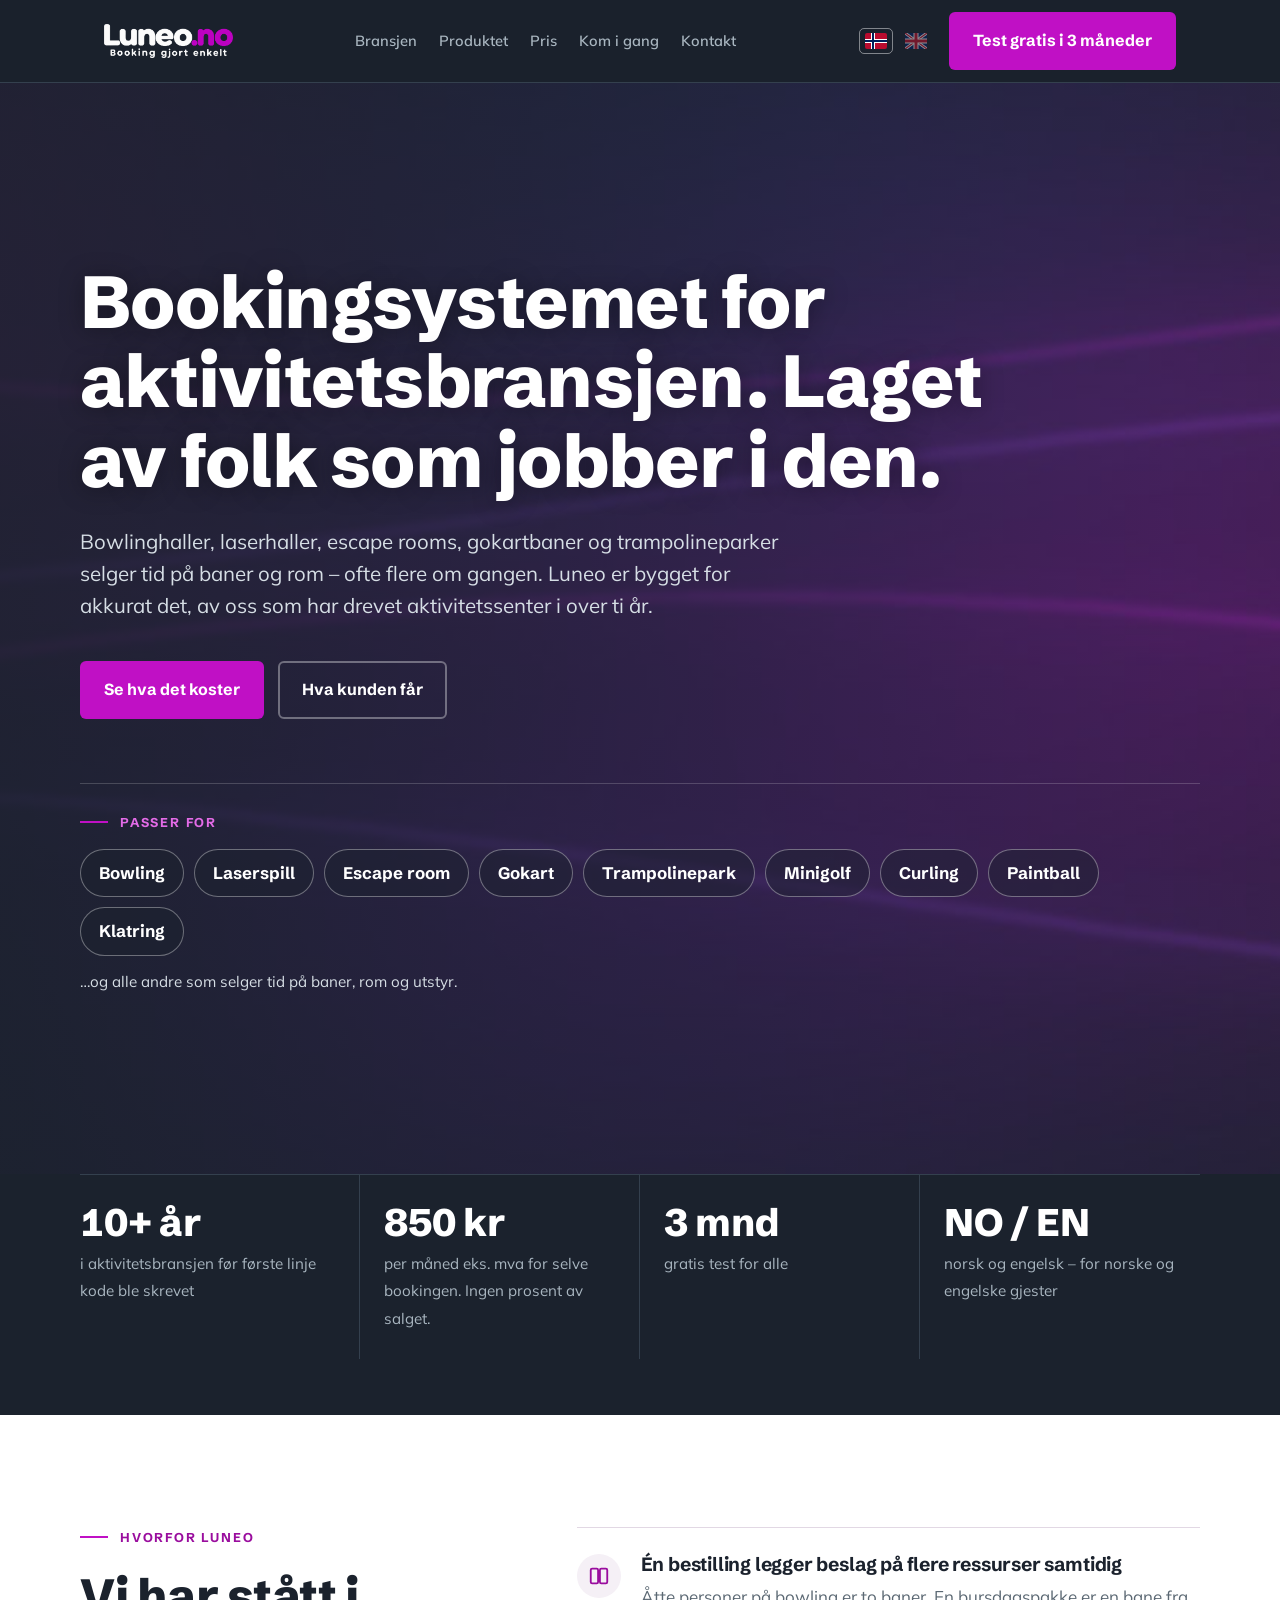
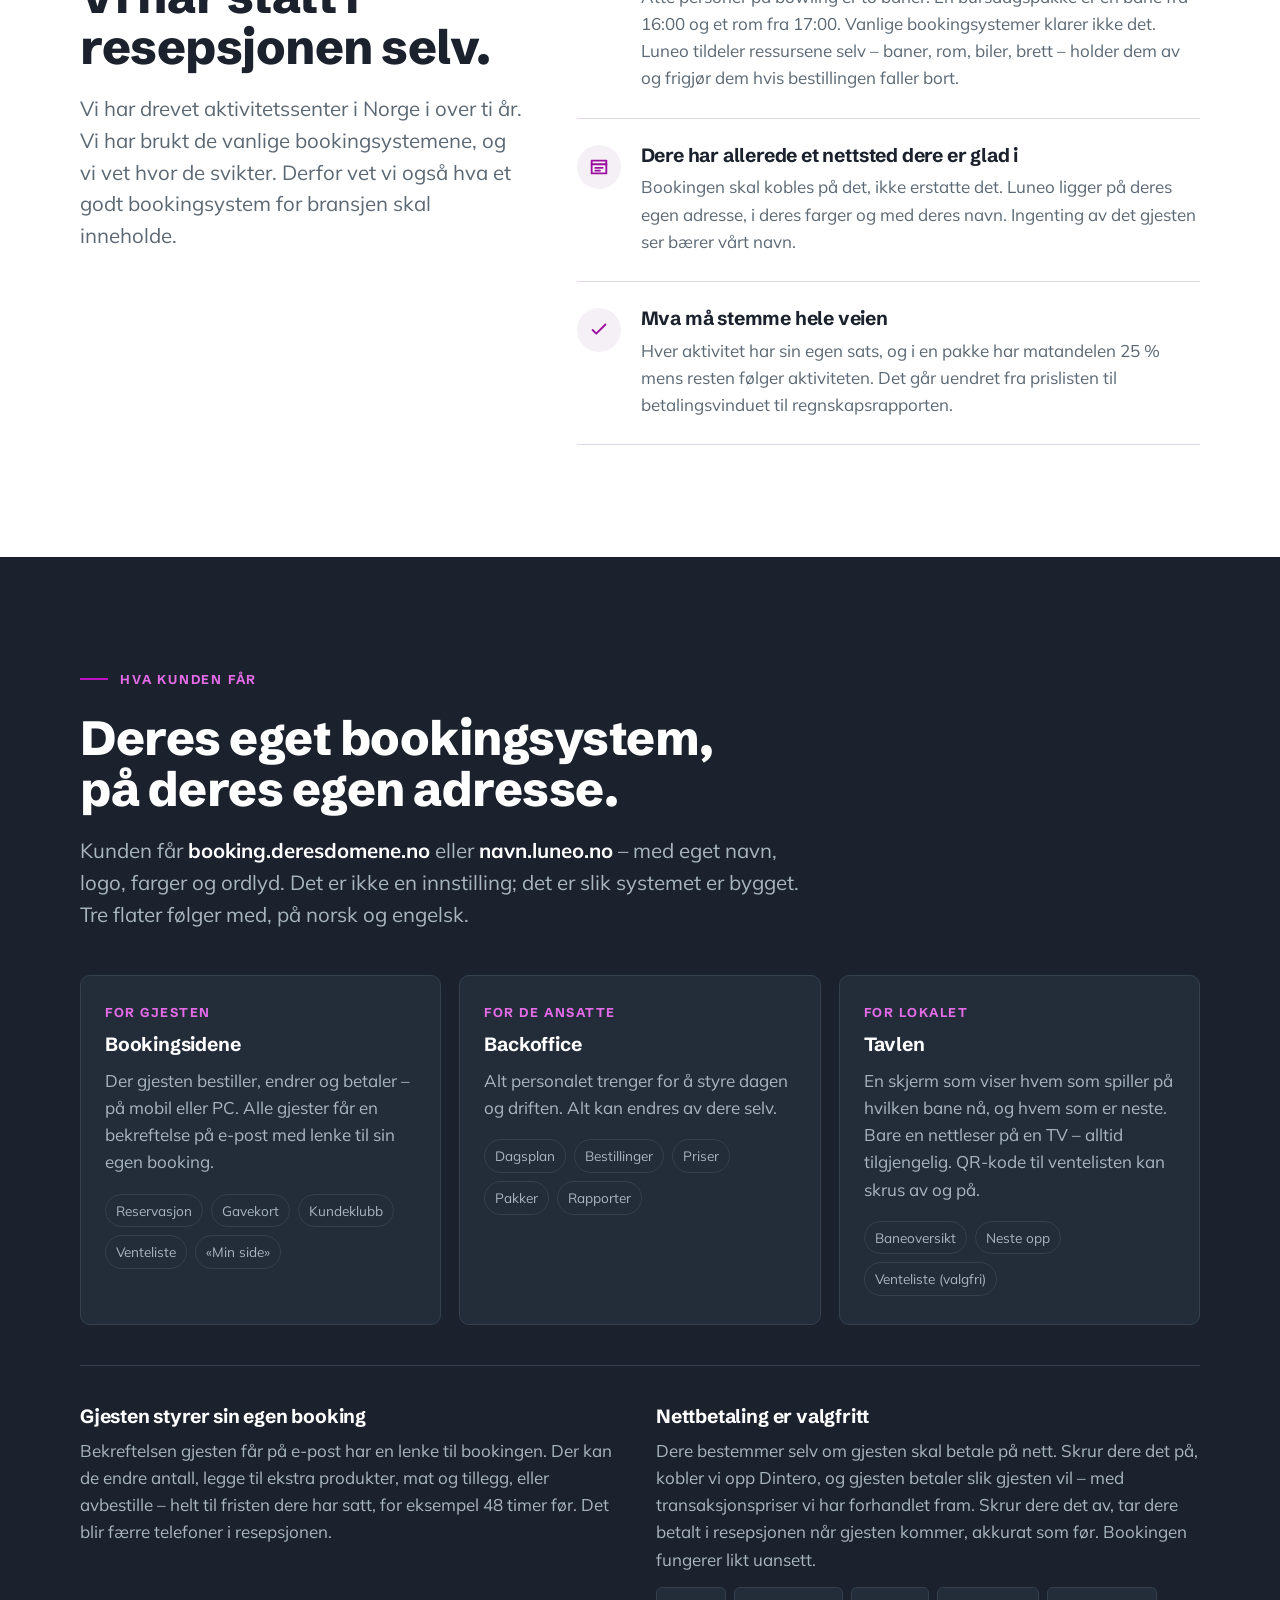
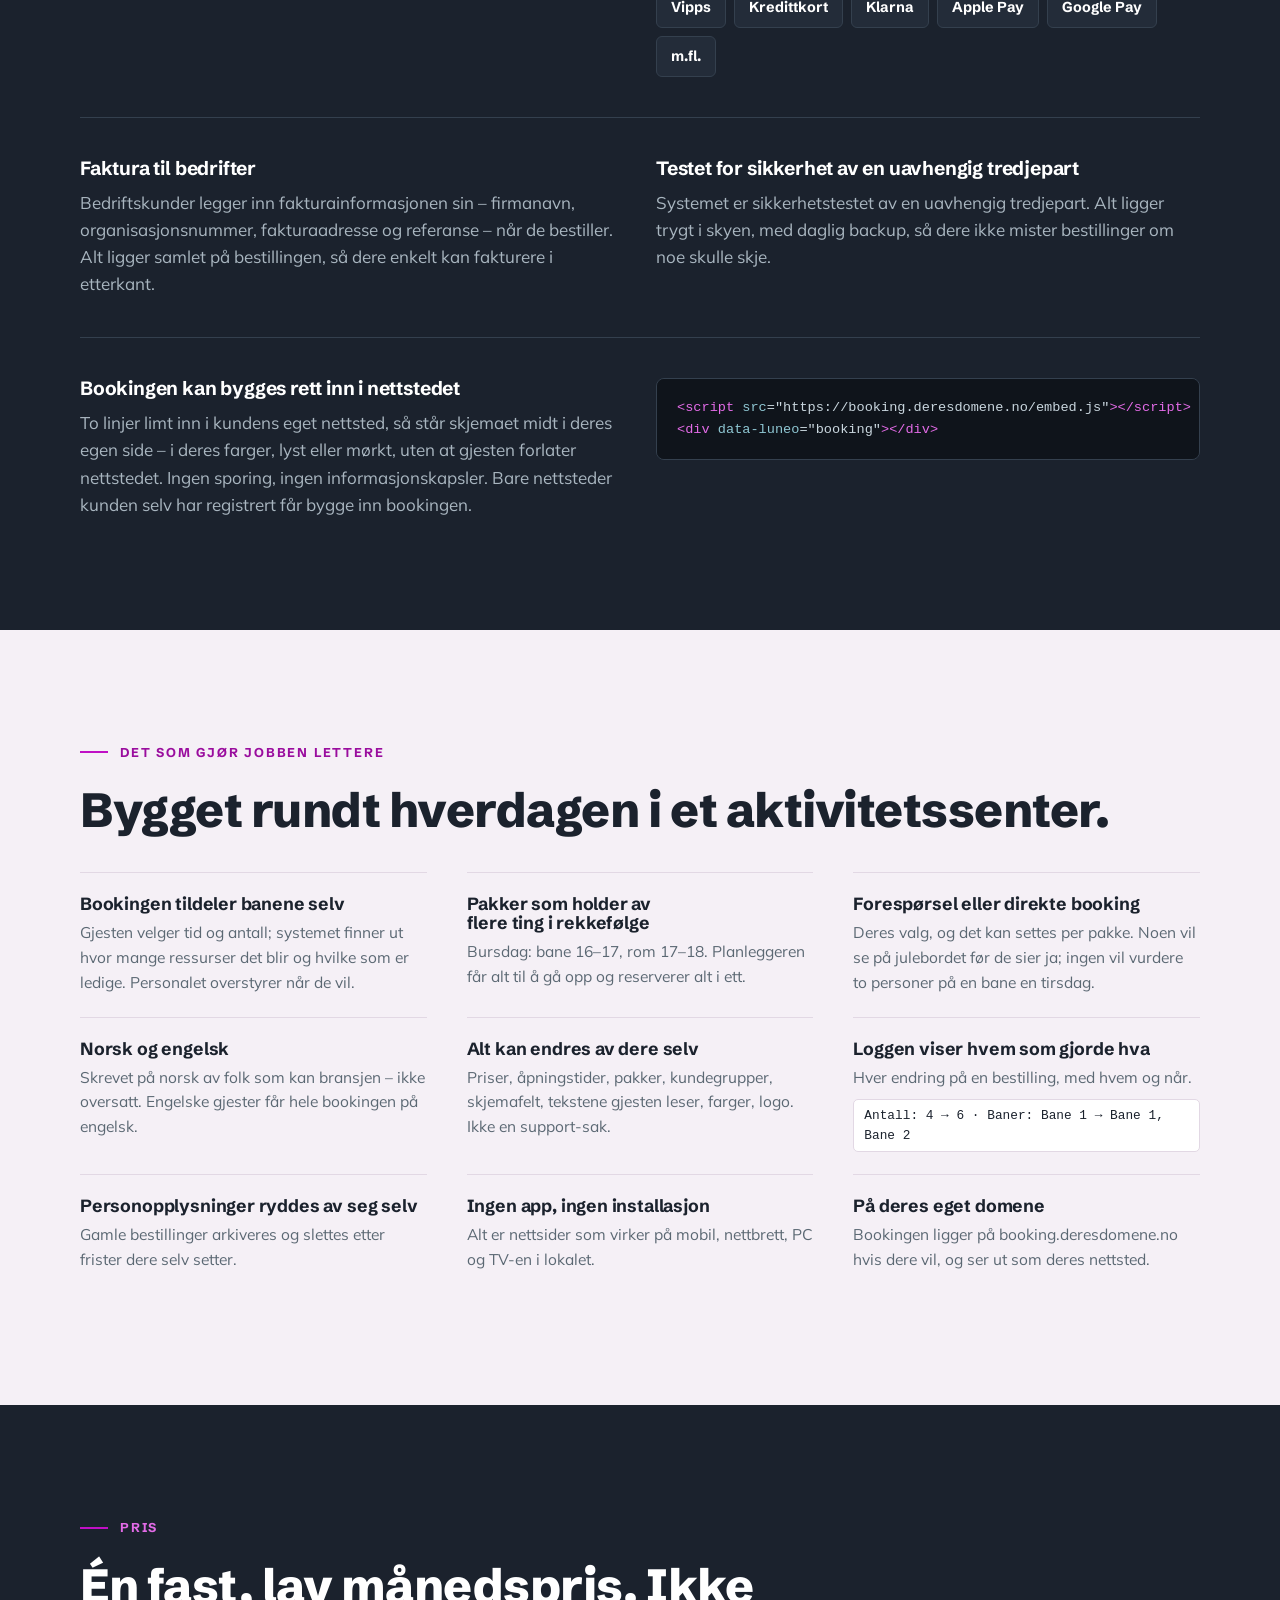
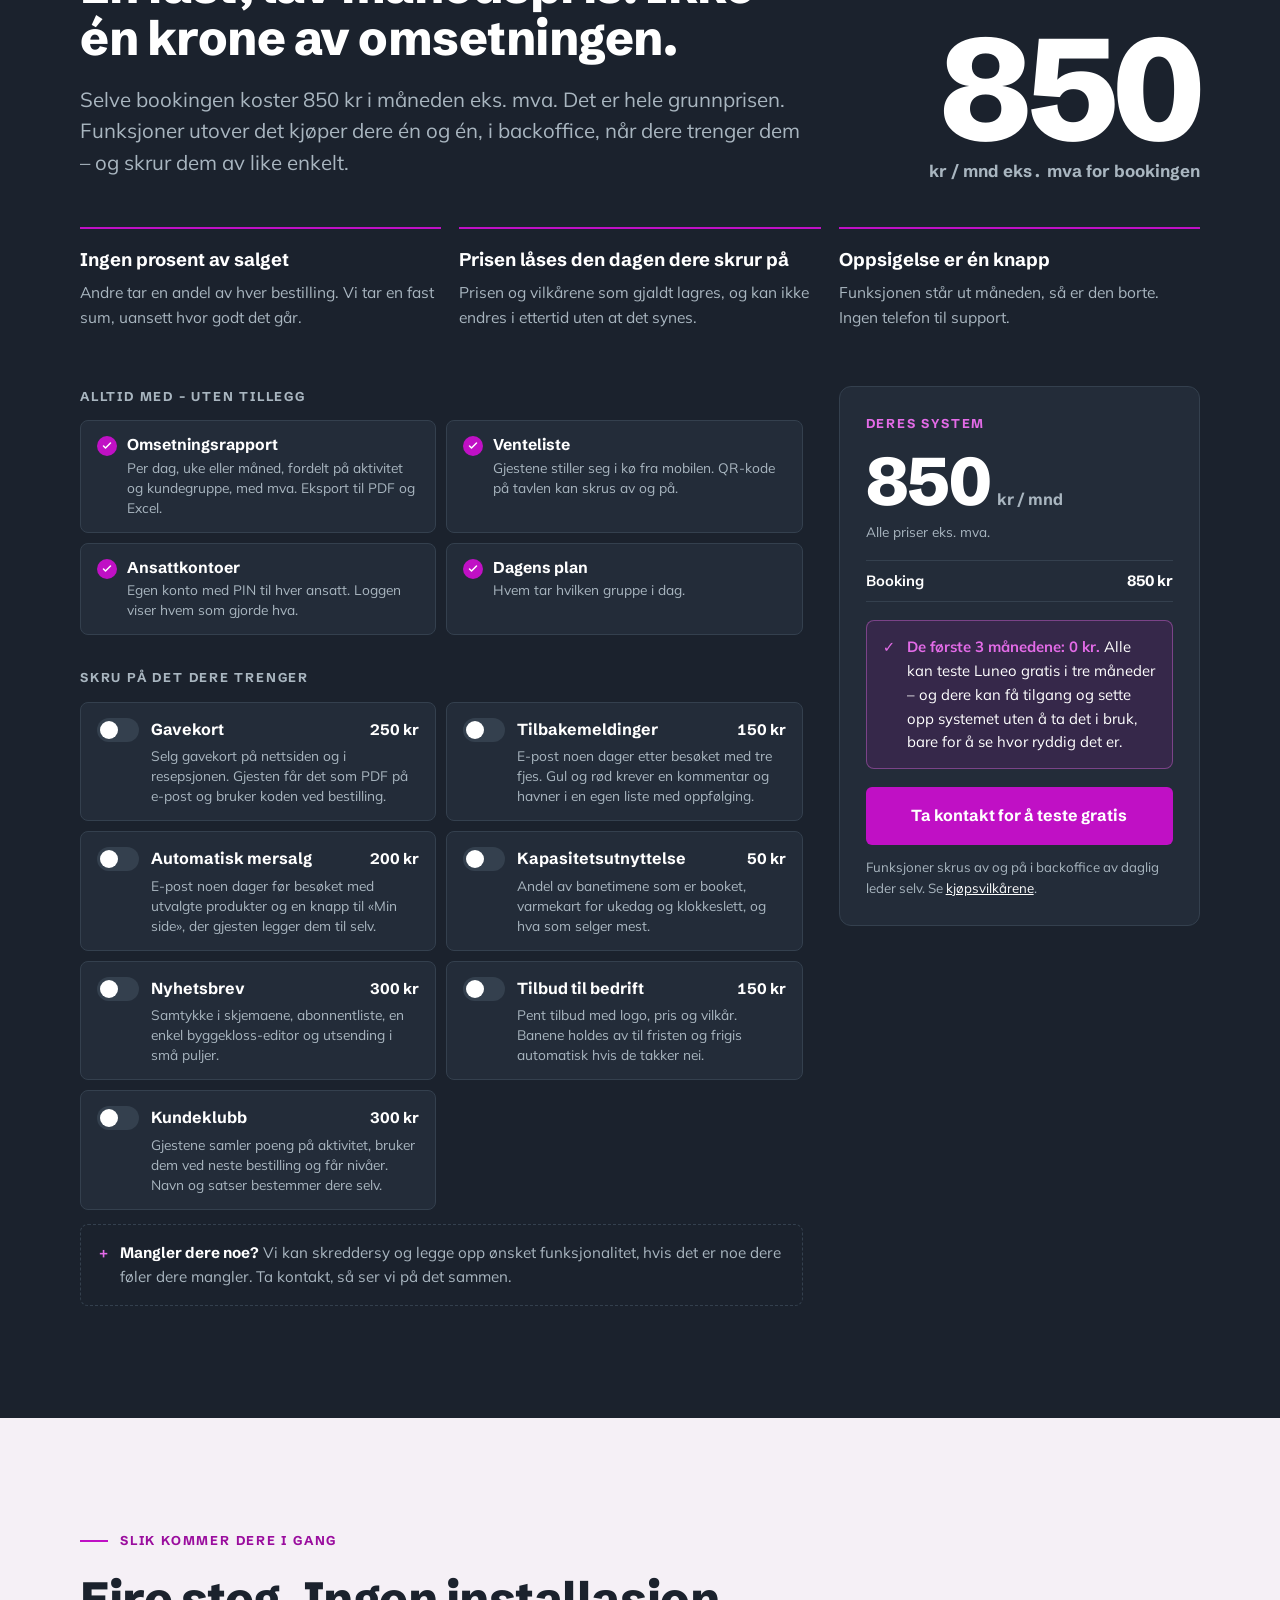
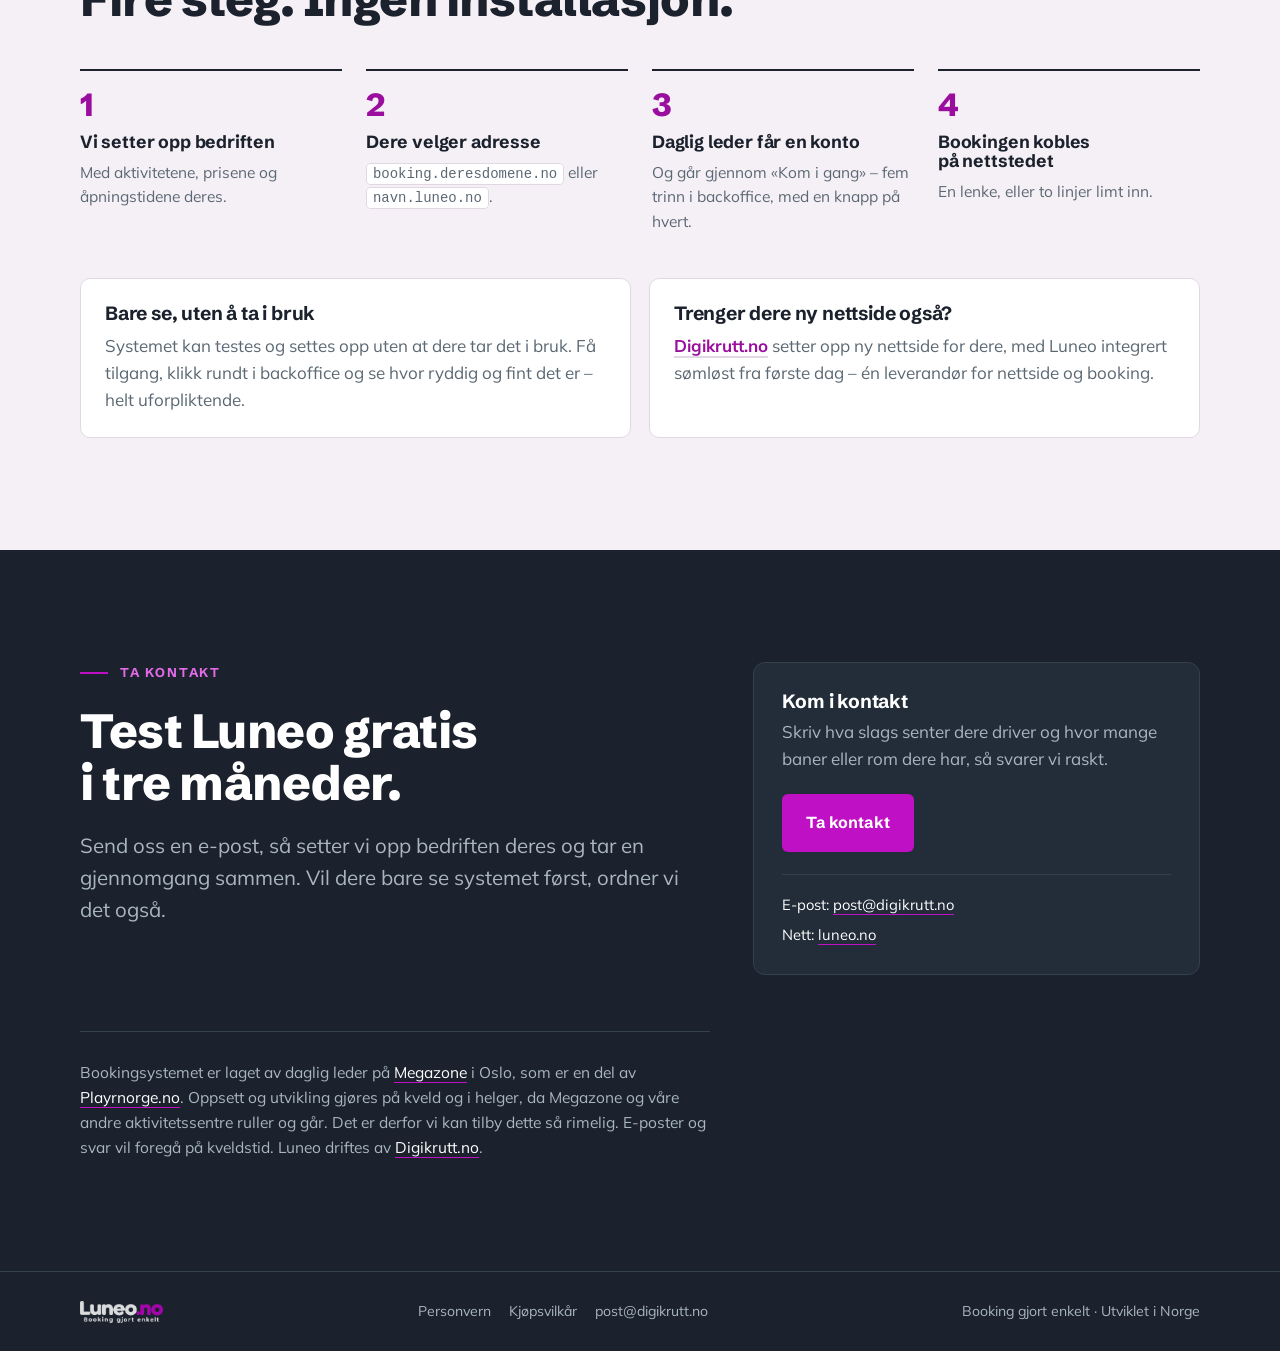
==== commit c397060f: "Ny prisliste: 850 kr / 75 EUR i mnd og nye tilleggspriser Co-Authored-By: Claude Opus 5 <noreply@ant" ====
--- a/index.html
+++ b/index.html
@@ -387,7 +387,7 @@
 <section class="slide dark" style="padding-block:0 56px">
   <div class="in facts">
     <div><b>10+ år</b><span>i aktivitetsbransjen før første linje kode ble skrevet</span></div>
-    <div><b>450 kr</b><span>per måned eks. mva for selve bookingen. Ingen prosent av salget.</span></div>
+    <div><b>850 kr</b><span>per måned eks. mva for selve bookingen. Ingen prosent av salget.</span></div>
     <div><b>3 mnd</b><span>gratis test for alle</span></div>
     <div><b>NO / EN</b><span>norsk og engelsk – for norske og engelske gjester</span></div>
   </div>
@@ -543,9 +543,9 @@
       <div>
         <p class="eyebrow">Pris</p>
         <h2>Én fast, lav månedspris. Ikke én krone av omsetningen.</h2>
-        <p class="lead" style="margin-top:20px">Selve bookingen koster 450 kr i måneden eks. mva. Det er hele grunnprisen. Funksjoner utover det kjøper dere én og én, i backoffice, når dere trenger dem – og skrur dem av like enkelt.</p>
-      </div>
-      <div class="bigprice"><span class="n">450</span><span class="u">kr / mnd eks. mva for bookingen</span></div>
+        <p class="lead" style="margin-top:20px">Selve bookingen koster 850 kr i måneden eks. mva. Det er hele grunnprisen. Funksjoner utover det kjøper dere én og én, i backoffice, når dere trenger dem – og skrur dem av like enkelt.</p>
+      </div>
+      <div class="bigprice"><span class="n">850</span><span class="u">kr / mnd eks. mva for bookingen</span></div>
     </div>
 
     <div class="promises">
@@ -567,33 +567,33 @@
         <div class="addons">
           <p class="group-title">Skru på det dere trenger</p>
           <ul id="addons" data-base-label="Booking" data-cur-pre="" data-cur-suf=" kr">
-            <li class="feat" data-price="199">
+            <li class="feat" data-price="250">
               <span class="toggle"><input type="checkbox" id="f-gavekort"><span class="track"></span></span>
-              <div><div class="head"><label class="name" for="f-gavekort">Gavekort</label><span class="price">199 kr</span></div><div class="desc">Selg gavekort på nettsiden og i resepsjonen. Gjesten får det som PDF på e-post og bruker koden ved bestilling.</div></div>
+              <div><div class="head"><label class="name" for="f-gavekort">Gavekort</label><span class="price">250 kr</span></div><div class="desc">Selg gavekort på nettsiden og i resepsjonen. Gjesten får det som PDF på e-post og bruker koden ved bestilling.</div></div>
             </li>
-            <li class="feat" data-price="149">
+            <li class="feat" data-price="150">
               <span class="toggle"><input type="checkbox" id="f-tilbakemeldinger"><span class="track"></span></span>
-              <div><div class="head"><label class="name" for="f-tilbakemeldinger">Tilbakemeldinger</label><span class="price">149 kr</span></div><div class="desc">E-post noen dager etter besøket med tre fjes. Gul og rød krever en kommentar og havner i en egen liste med oppfølging.</div></div>
+              <div><div class="head"><label class="name" for="f-tilbakemeldinger">Tilbakemeldinger</label><span class="price">150 kr</span></div><div class="desc">E-post noen dager etter besøket med tre fjes. Gul og rød krever en kommentar og havner i en egen liste med oppfølging.</div></div>
             </li>
-            <li class="feat" data-price="149">
+            <li class="feat" data-price="200">
               <span class="toggle"><input type="checkbox" id="f-mersalg"><span class="track"></span></span>
-              <div><div class="head"><label class="name" for="f-mersalg">Automatisk mersalg</label><span class="price">149 kr</span></div><div class="desc">E-post noen dager før besøket med utvalgte produkter og en knapp til «Min side», der gjesten legger dem til selv.</div></div>
+              <div><div class="head"><label class="name" for="f-mersalg">Automatisk mersalg</label><span class="price">200 kr</span></div><div class="desc">E-post noen dager før besøket med utvalgte produkter og en knapp til «Min side», der gjesten legger dem til selv.</div></div>
             </li>
-            <li class="feat" data-price="149">
+            <li class="feat" data-price="50">
               <span class="toggle"><input type="checkbox" id="f-kapasitet"><span class="track"></span></span>
-              <div><div class="head"><label class="name" for="f-kapasitet">Kapasitetsutnyttelse</label><span class="price">149 kr</span></div><div class="desc">Andel av banetimene som er booket, varmekart for ukedag og klokkeslett, og hva som selger mest.</div></div>
+              <div><div class="head"><label class="name" for="f-kapasitet">Kapasitetsutnyttelse</label><span class="price">50 kr</span></div><div class="desc">Andel av banetimene som er booket, varmekart for ukedag og klokkeslett, og hva som selger mest.</div></div>
             </li>
-            <li class="feat" data-price="249">
+            <li class="feat" data-price="300">
               <span class="toggle"><input type="checkbox" id="f-nyhetsbrev"><span class="track"></span></span>
-              <div><div class="head"><label class="name" for="f-nyhetsbrev">Nyhetsbrev</label><span class="price">249 kr</span></div><div class="desc">Samtykke i skjemaene, abonnentliste, en enkel byggekloss-editor og utsending i små puljer.</div></div>
+              <div><div class="head"><label class="name" for="f-nyhetsbrev">Nyhetsbrev</label><span class="price">300 kr</span></div><div class="desc">Samtykke i skjemaene, abonnentliste, en enkel byggekloss-editor og utsending i små puljer.</div></div>
             </li>
-            <li class="feat" data-price="249">
+            <li class="feat" data-price="150">
               <span class="toggle"><input type="checkbox" id="f-bedrift"><span class="track"></span></span>
-              <div><div class="head"><label class="name" for="f-bedrift">Tilbud til bedrift</label><span class="price">249 kr</span></div><div class="desc">Pent tilbud med logo, pris og vilkår. Banene holdes av til fristen og frigis automatisk hvis de takker nei.</div></div>
+              <div><div class="head"><label class="name" for="f-bedrift">Tilbud til bedrift</label><span class="price">150 kr</span></div><div class="desc">Pent tilbud med logo, pris og vilkår. Banene holdes av til fristen og frigis automatisk hvis de takker nei.</div></div>
             </li>
-            <li class="feat" data-price="299">
+            <li class="feat" data-price="300">
               <span class="toggle"><input type="checkbox" id="f-kundeklubb"><span class="track"></span></span>
-              <div><div class="head"><label class="name" for="f-kundeklubb">Kundeklubb</label><span class="price">299 kr</span></div><div class="desc">Gjestene samler poeng på aktivitet, bruker dem ved neste bestilling og får nivåer. Navn og satser bestemmer dere selv.</div></div>
+              <div><div class="head"><label class="name" for="f-kundeklubb">Kundeklubb</label><span class="price">300 kr</span></div><div class="desc">Gjestene samler poeng på aktivitet, bruker dem ved neste bestilling og får nivåer. Navn og satser bestemmer dere selv.</div></div>
             </li>
           </ul>
           <div class="custom"><span aria-hidden="true" style="color:var(--accent-tint);font-weight:800">+</span><span><b>Mangler dere noe?</b> Vi kan skreddersy og legge opp ønsket funksjonalitet, hvis det er noe dere føler dere mangler. Ta kontakt, så ser vi på det sammen.</span></div>
@@ -602,10 +602,10 @@
 
       <aside class="summary" aria-live="polite">
         <p class="group-title">Deres system</p>
-        <div class="total"><span id="total">450</span><small>kr / mnd</small></div>
+        <div class="total"><span id="total">850</span><small>kr / mnd</small></div>
         <p class="vat">Alle priser eks. mva.</p>
         <ul class="lines" id="lines">
-          <li class="base"><span>Booking</span><span>450 kr</span></li>
+          <li class="base"><span>Booking</span><span>850 kr</span></li>
         </ul>
         <div class="trial">
           <span aria-hidden="true" style="color:var(--accent-tint);font-weight:800">✓</span>
@@ -683,7 +683,7 @@
   var $ = function(sel){ return root.querySelector(sel); };
 
   /* ---- priskalkulator ---- */
-  var BASE = 450;
+  var BASE = 850;
   var list = $('#addons');
   var totalEl = $('#total');
   var linesEl = $('#lines');
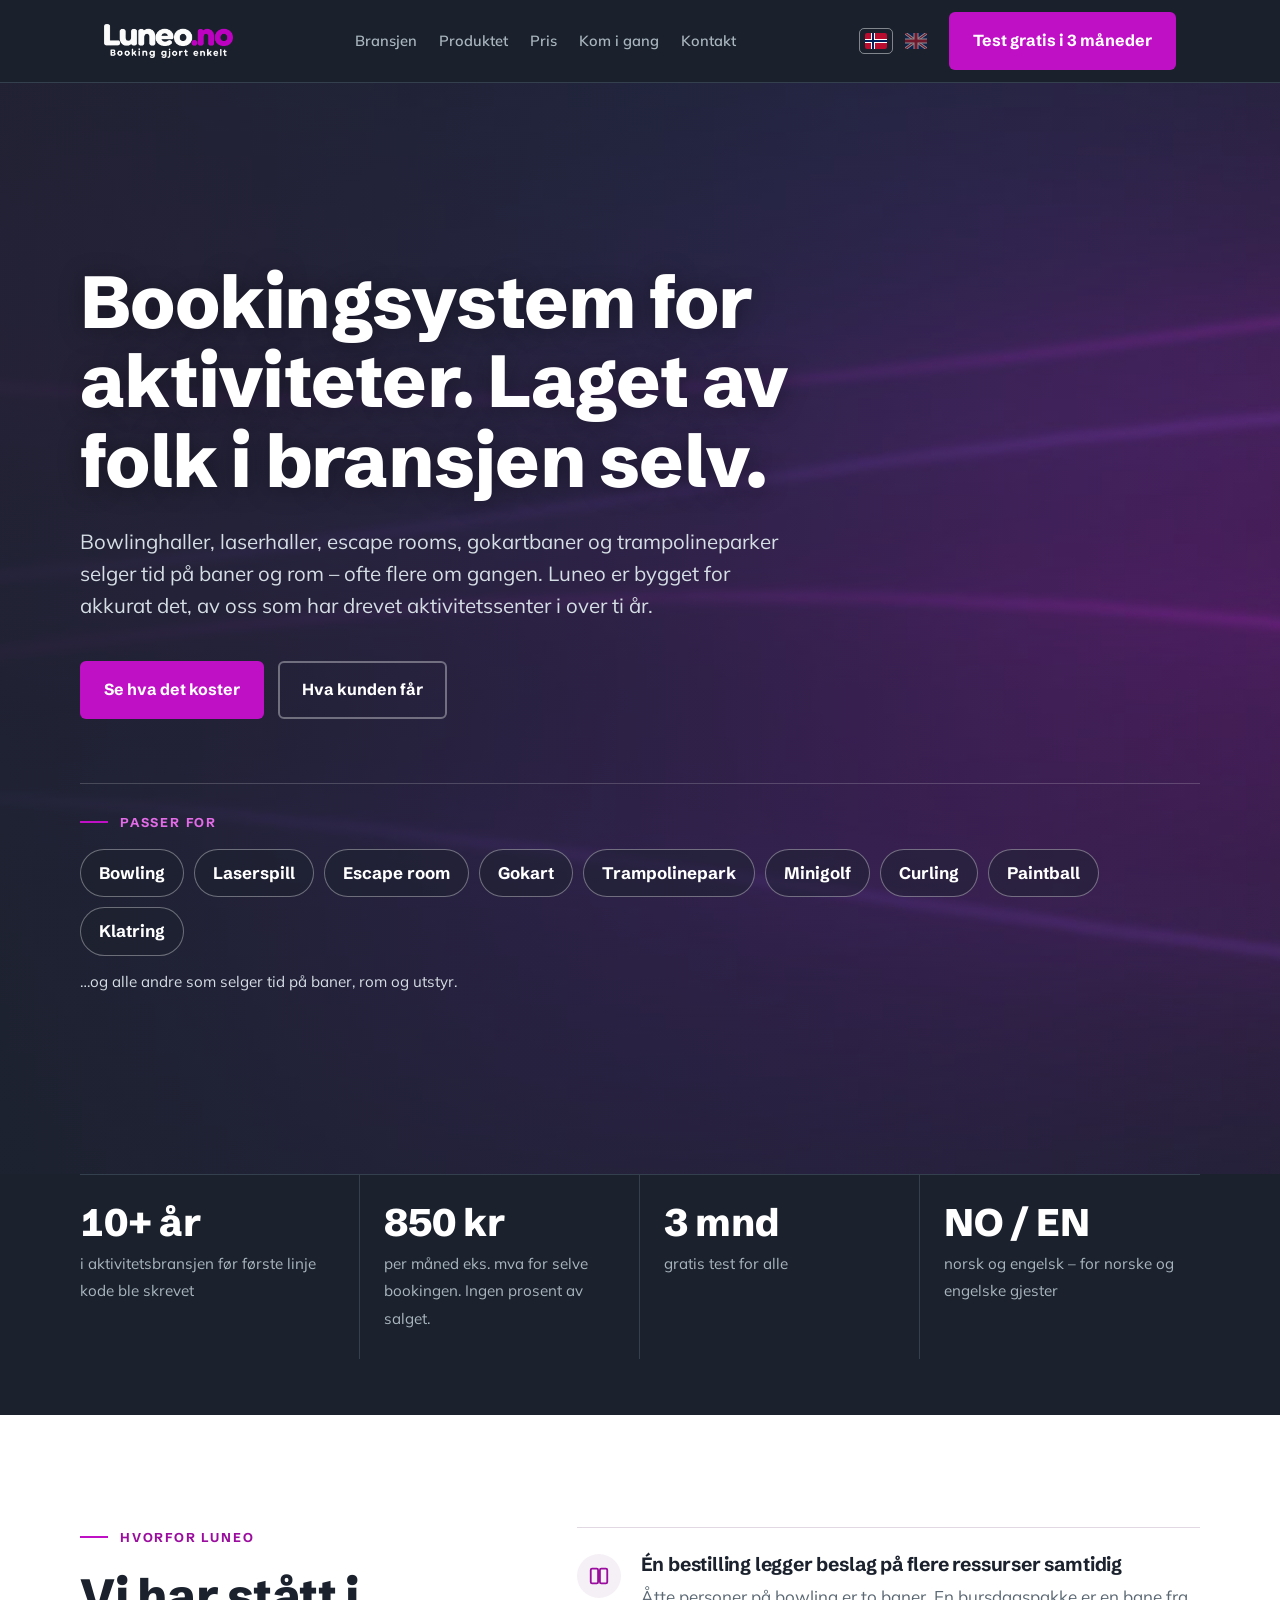
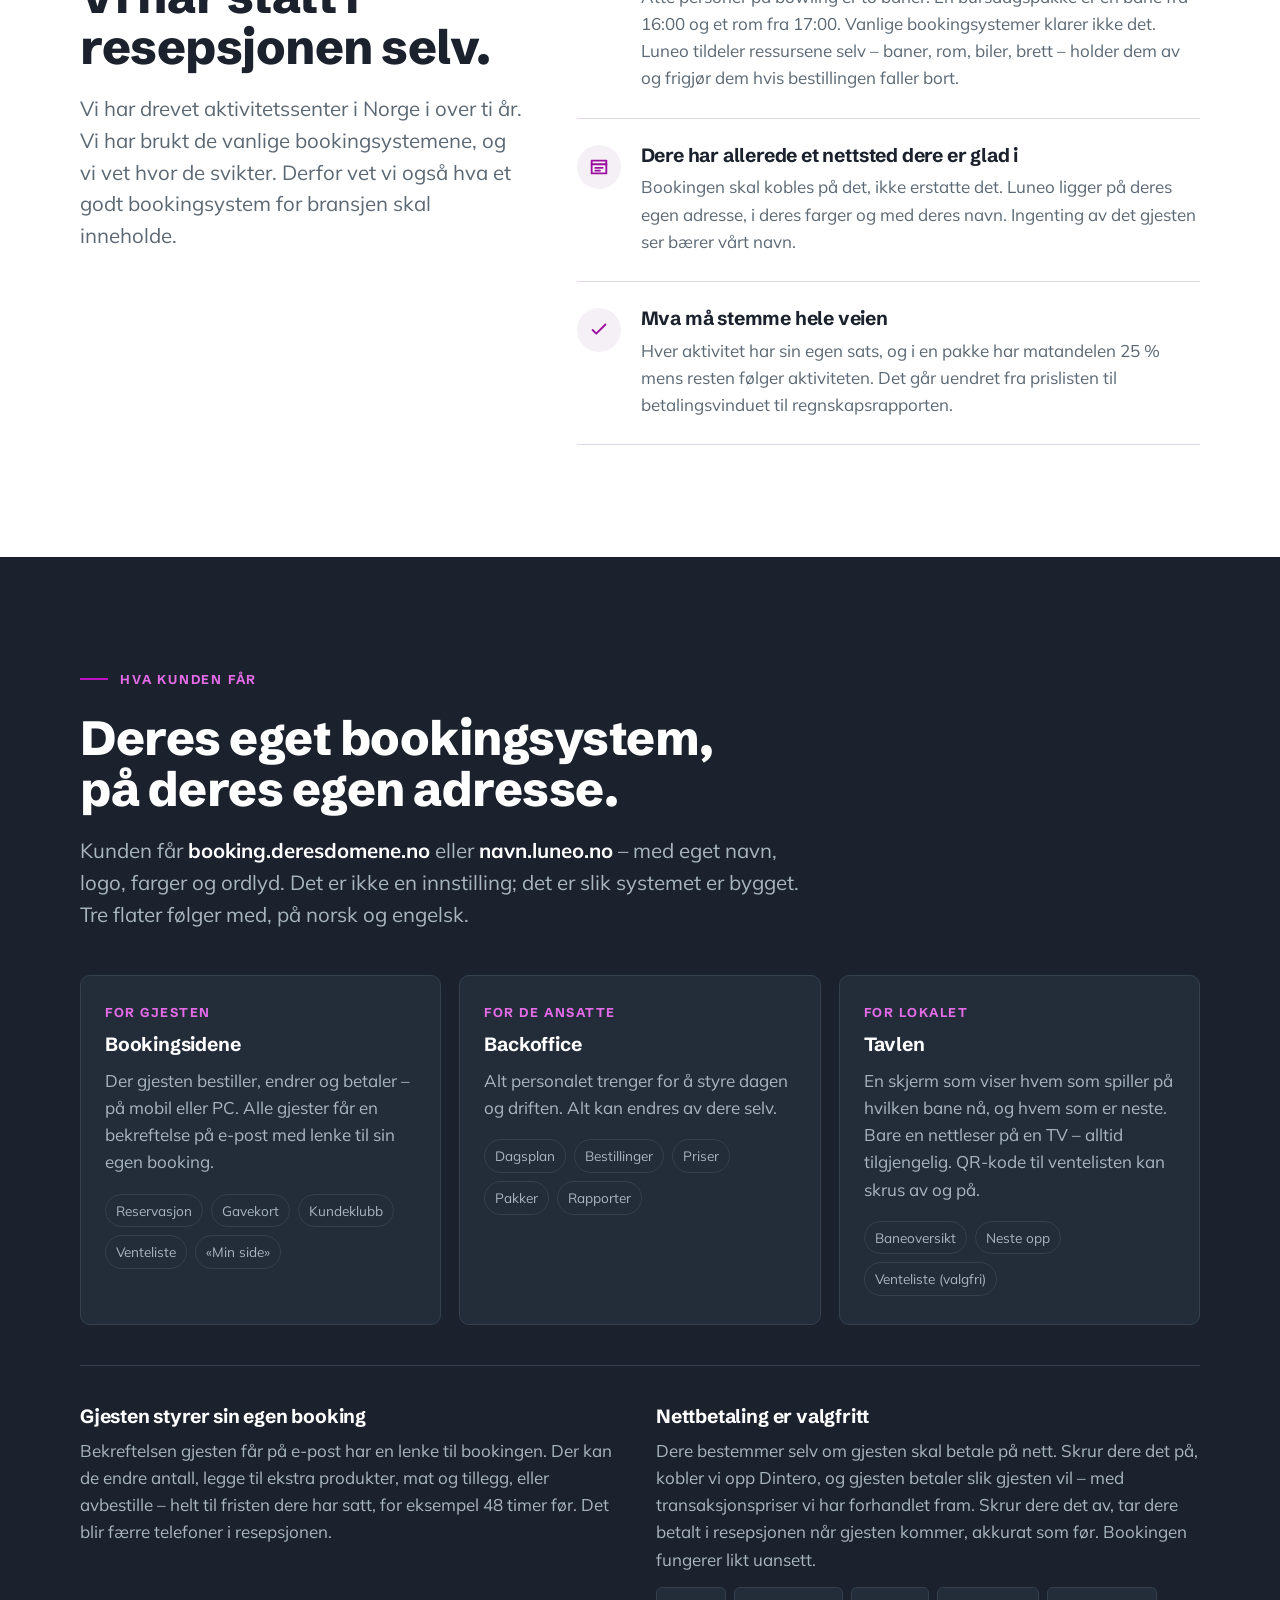
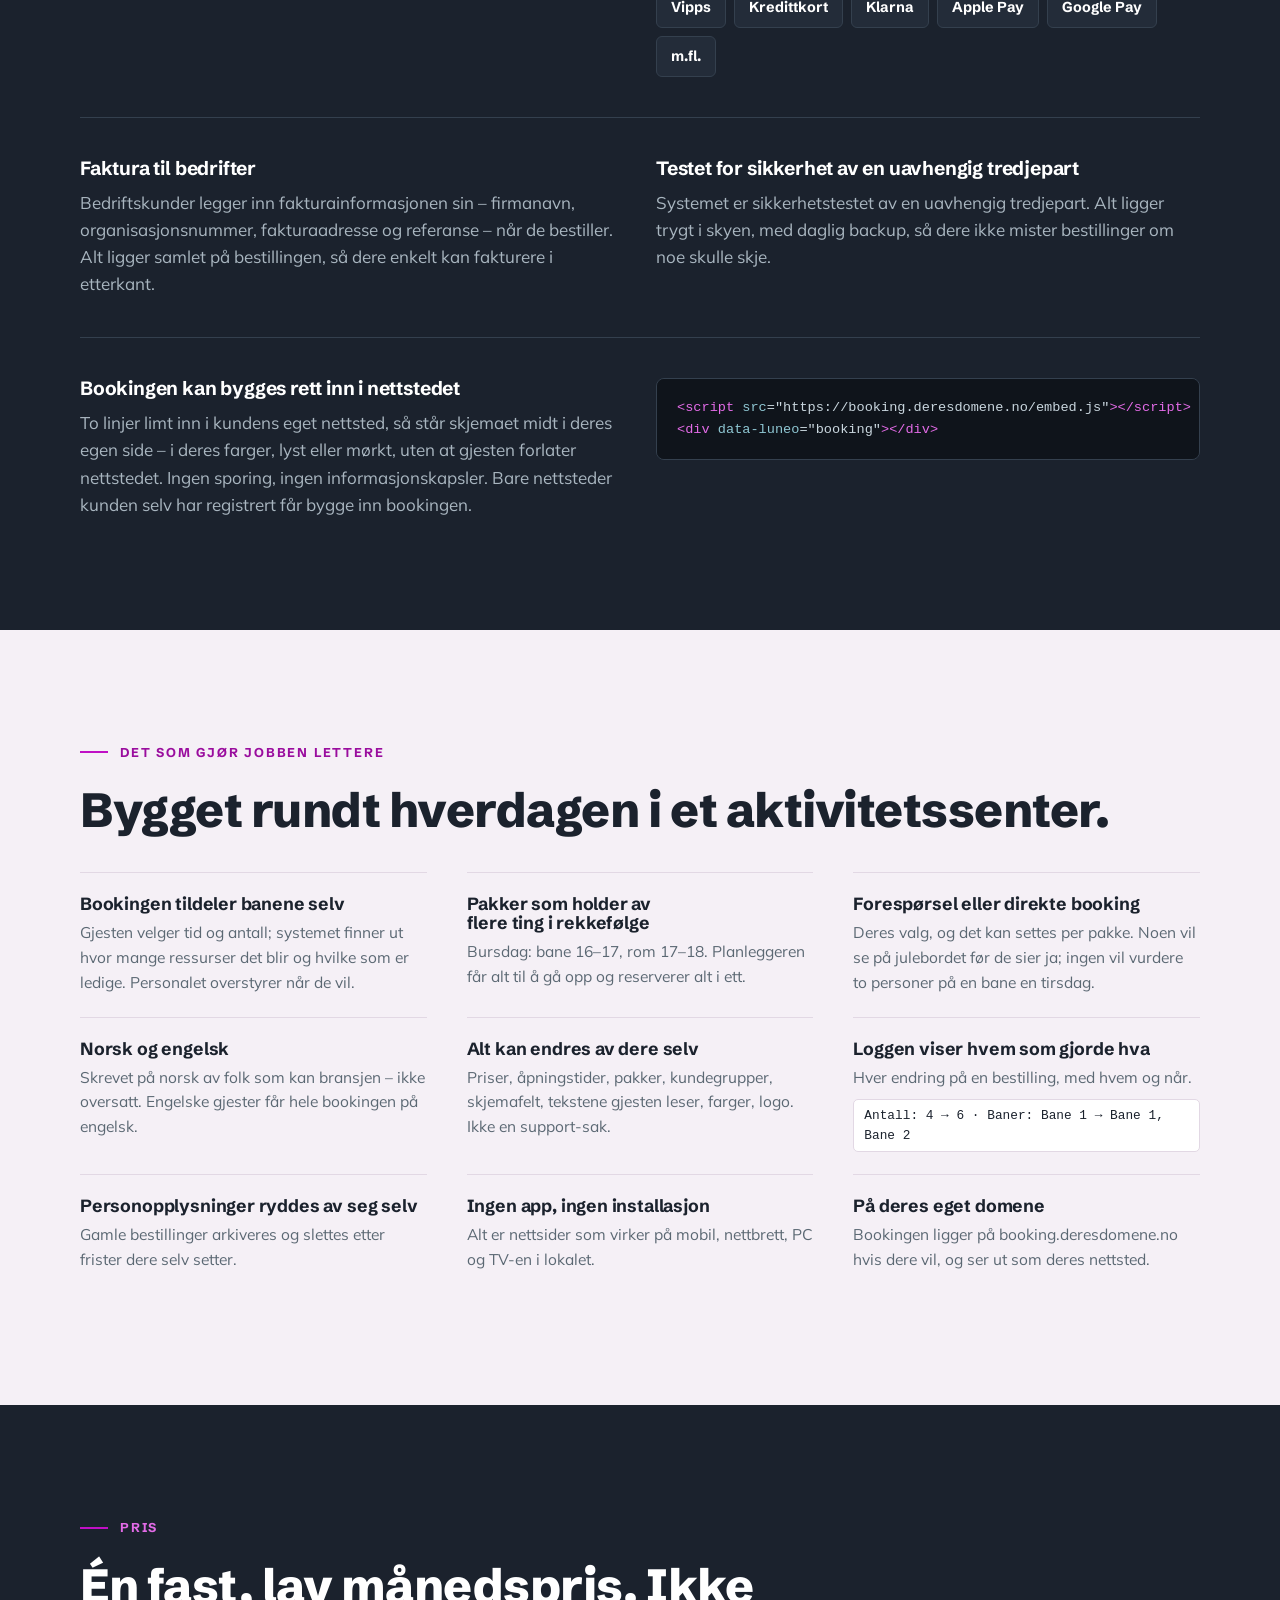
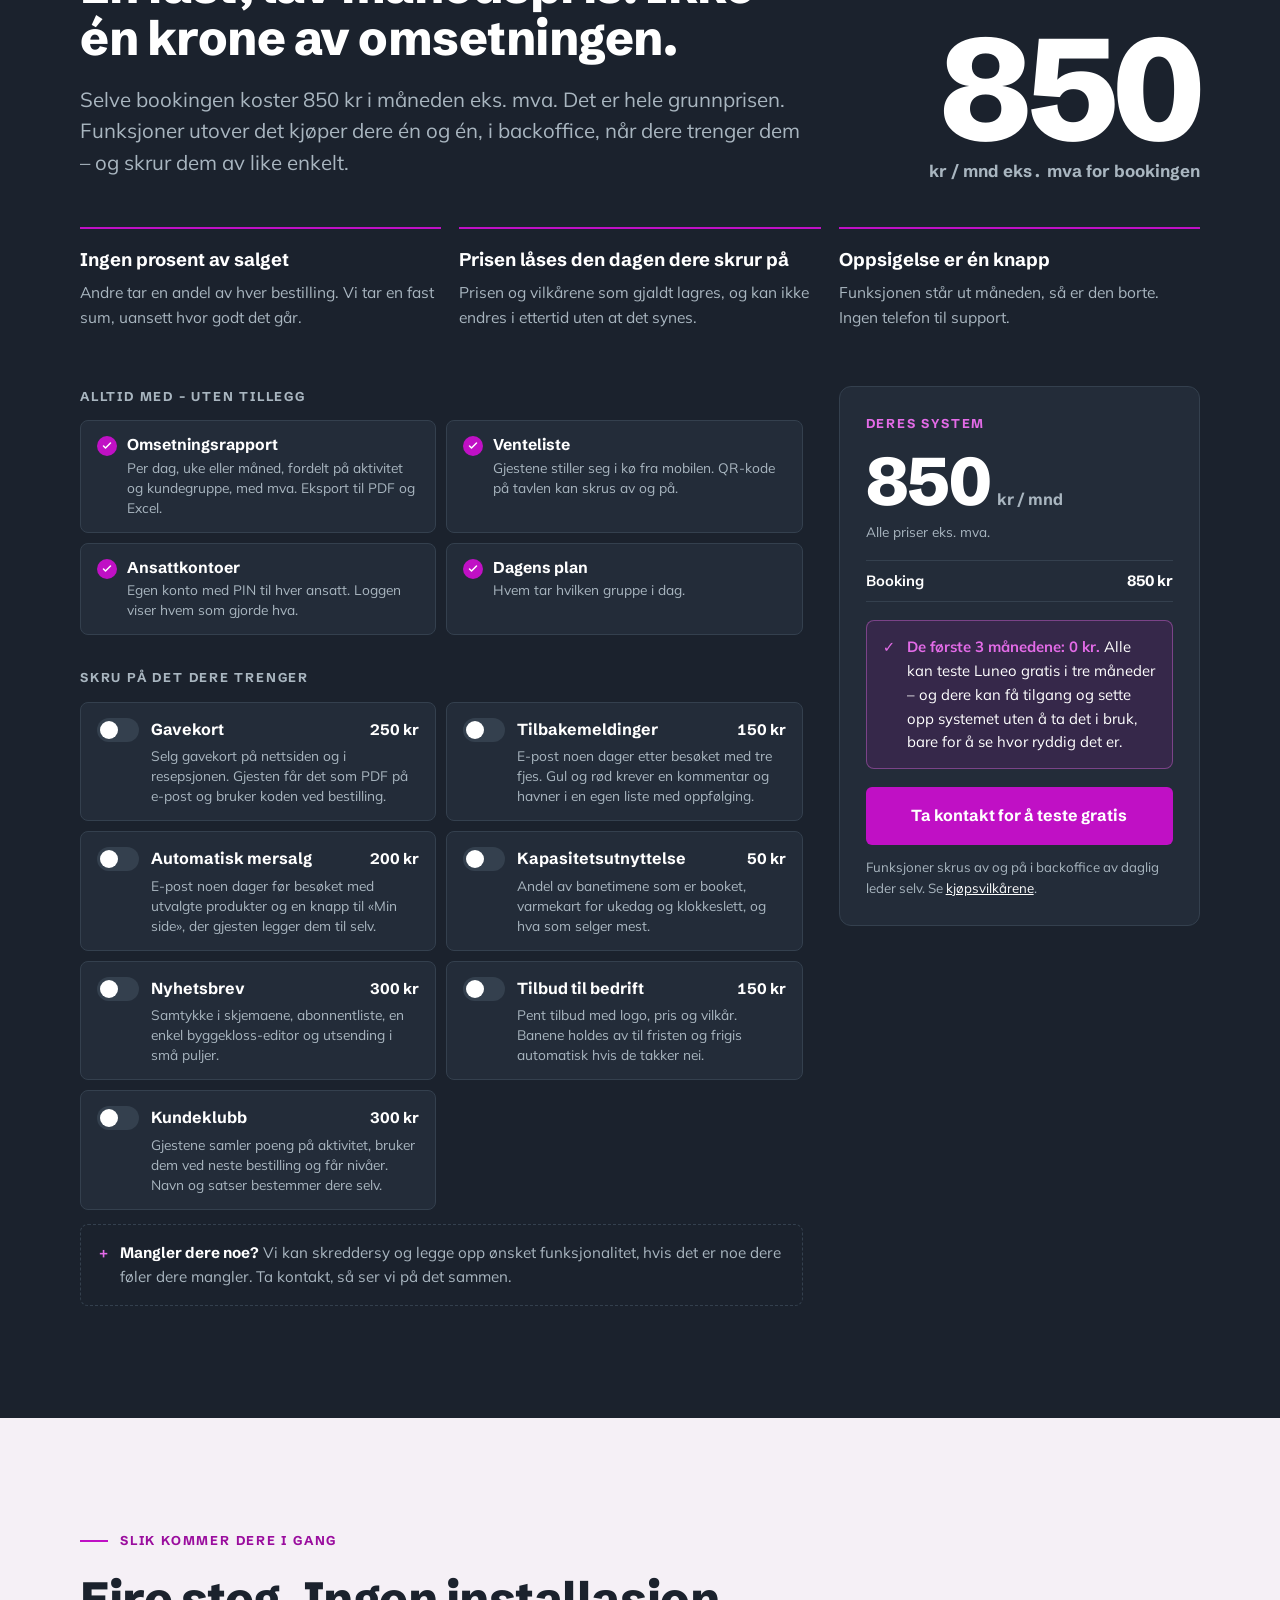
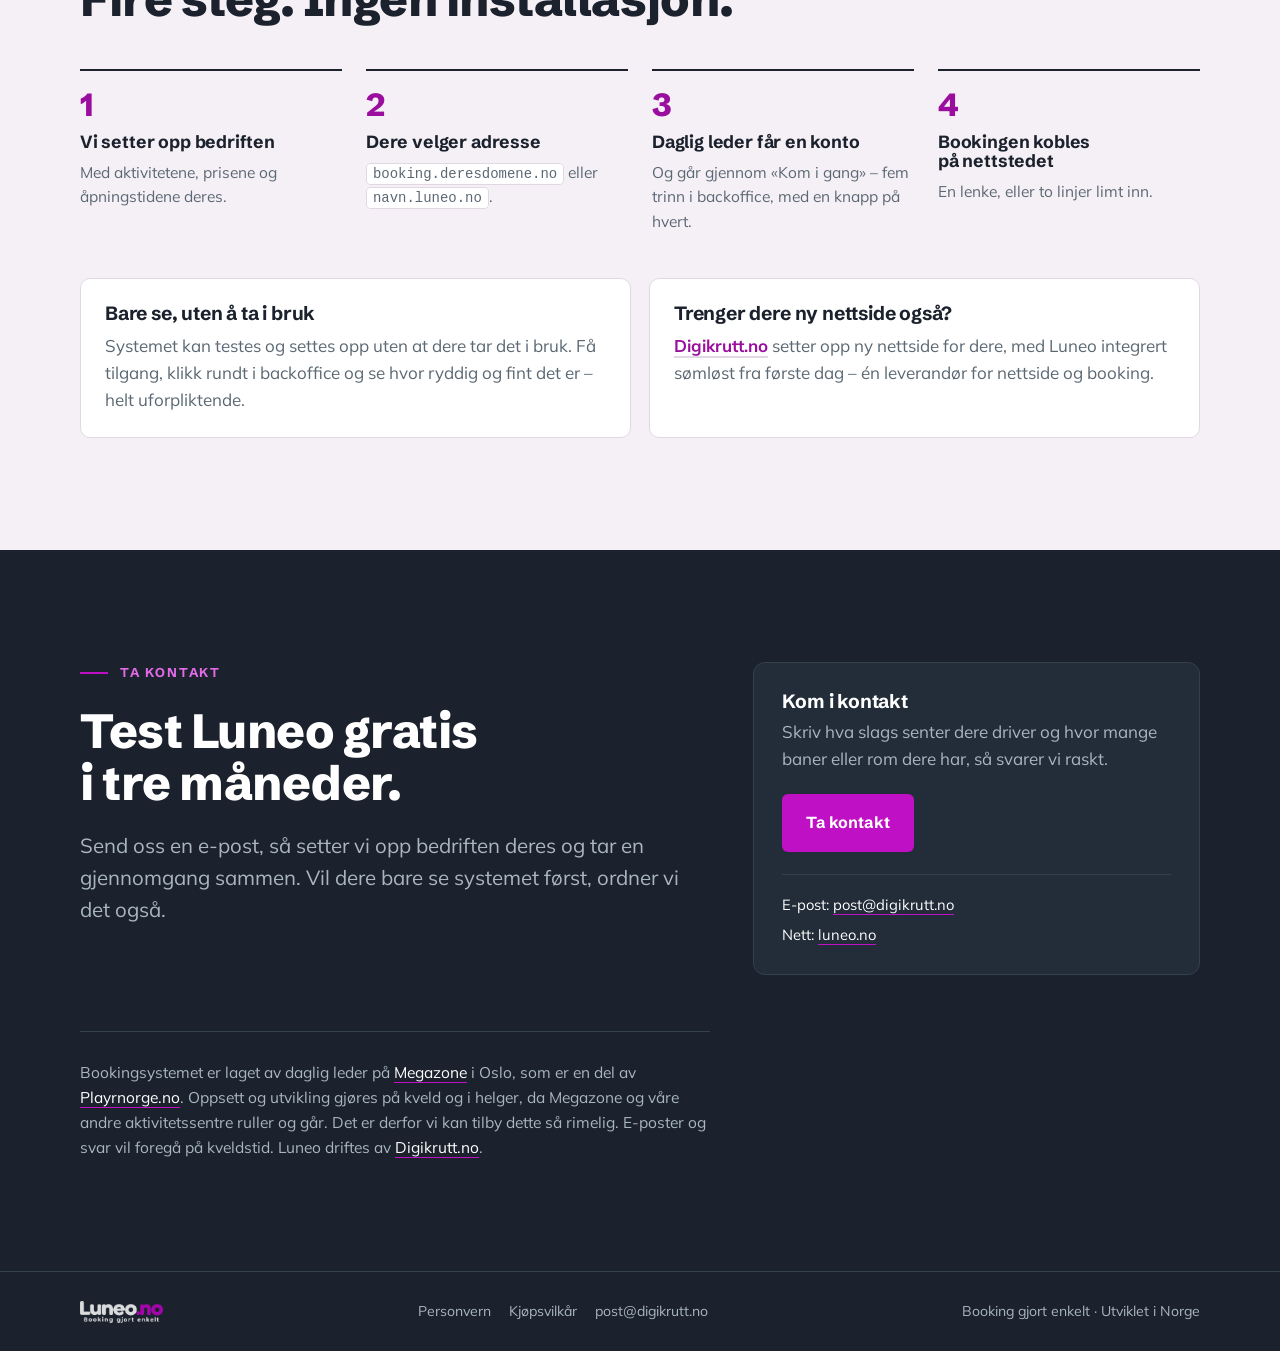
==== commit 488e5b3a: "Ny hovedoverskrift Co-Authored-By: Claude Opus 5 <noreply@anthropic.com> Claude-Session: https://cla" ====
--- a/index.html
+++ b/index.html
@@ -367,7 +367,7 @@
   </div>
   <div class="shade" aria-hidden="true"></div>
   <div class="in">
-    <h1>Bookingsystemet for aktivitetsbransjen. Laget av folk som jobber i den.</h1>
+    <h1>Bookingsystem for aktiviteter. Laget av folk i bransjen selv.</h1>
     <p class="lead">Bowlinghaller, laserhaller, escape rooms, gokartbaner og trampolineparker selger tid på baner og rom – ofte flere om gangen. Luneo er bygget for akkurat det, av oss som har drevet aktivitetssenter i over ti år.</p>
     <div class="cta">
       <a class="btn primary" href="#pris">Se hva det koster</a>
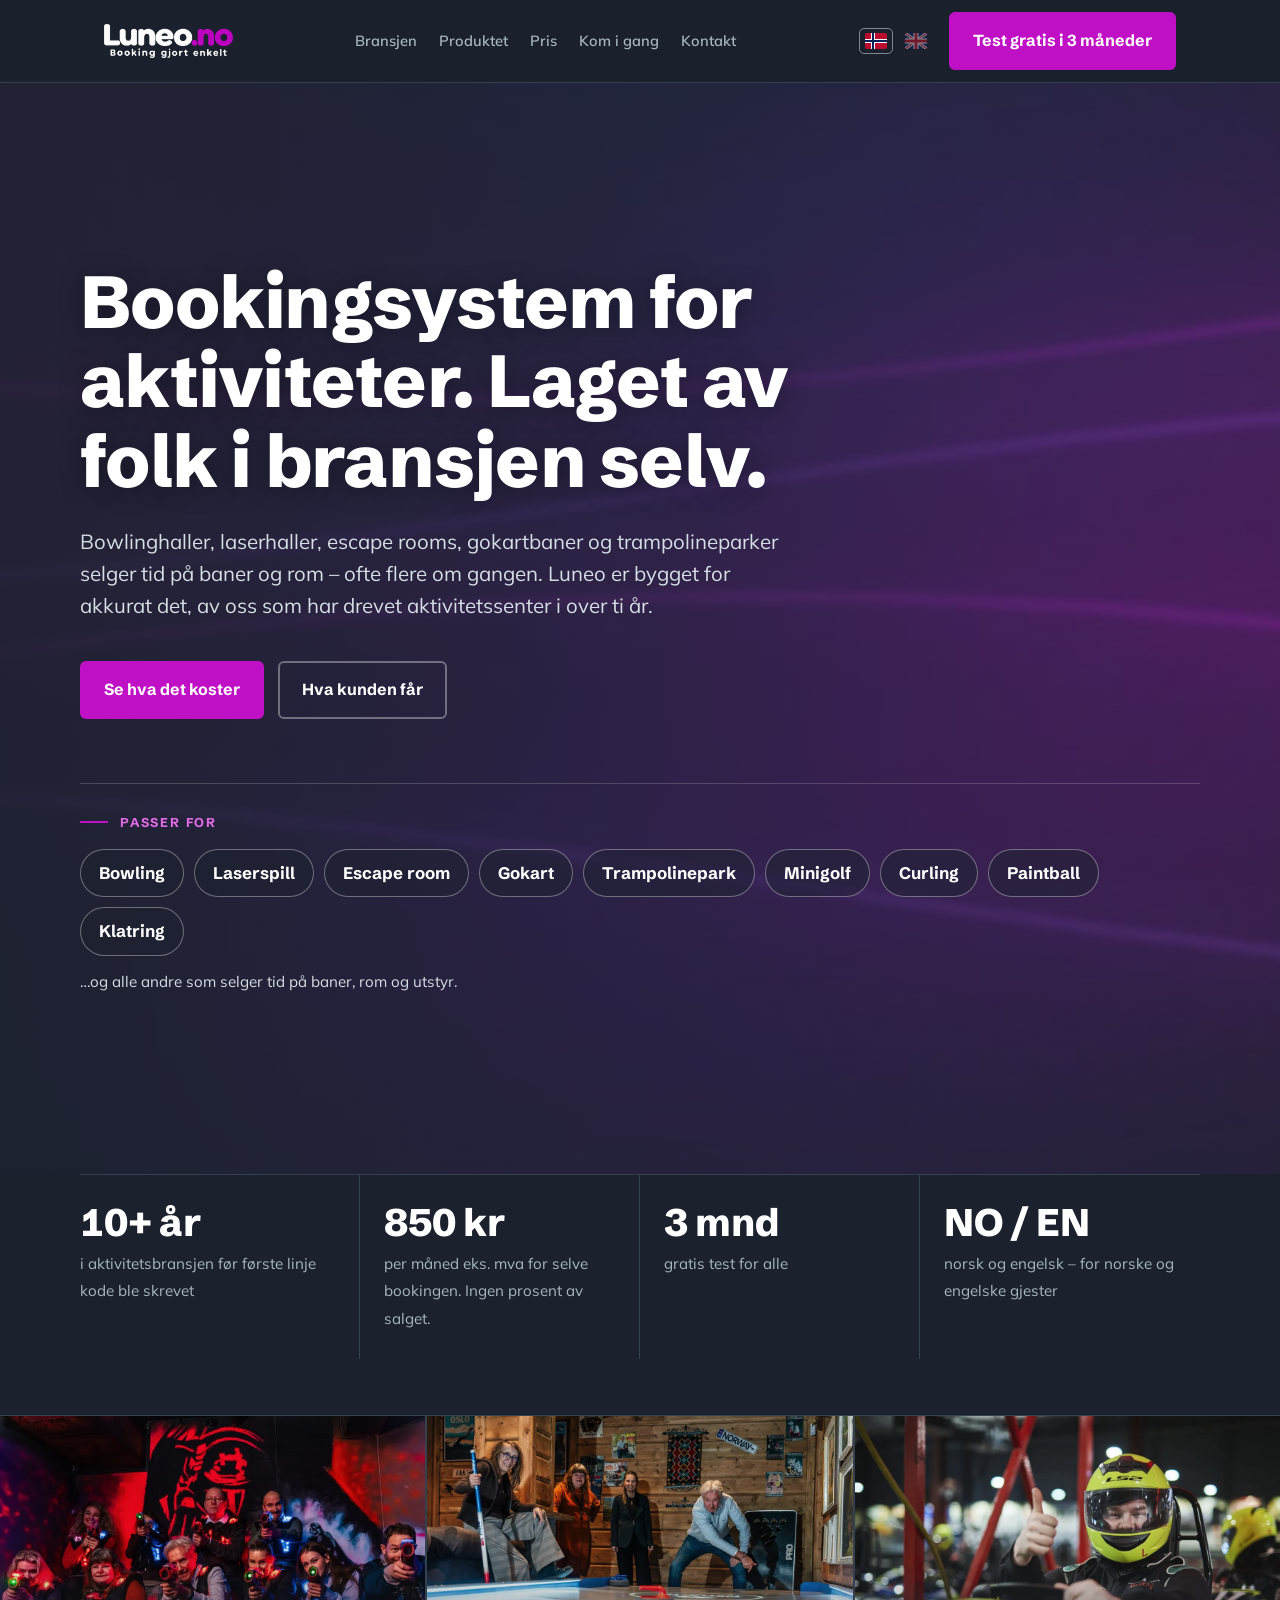
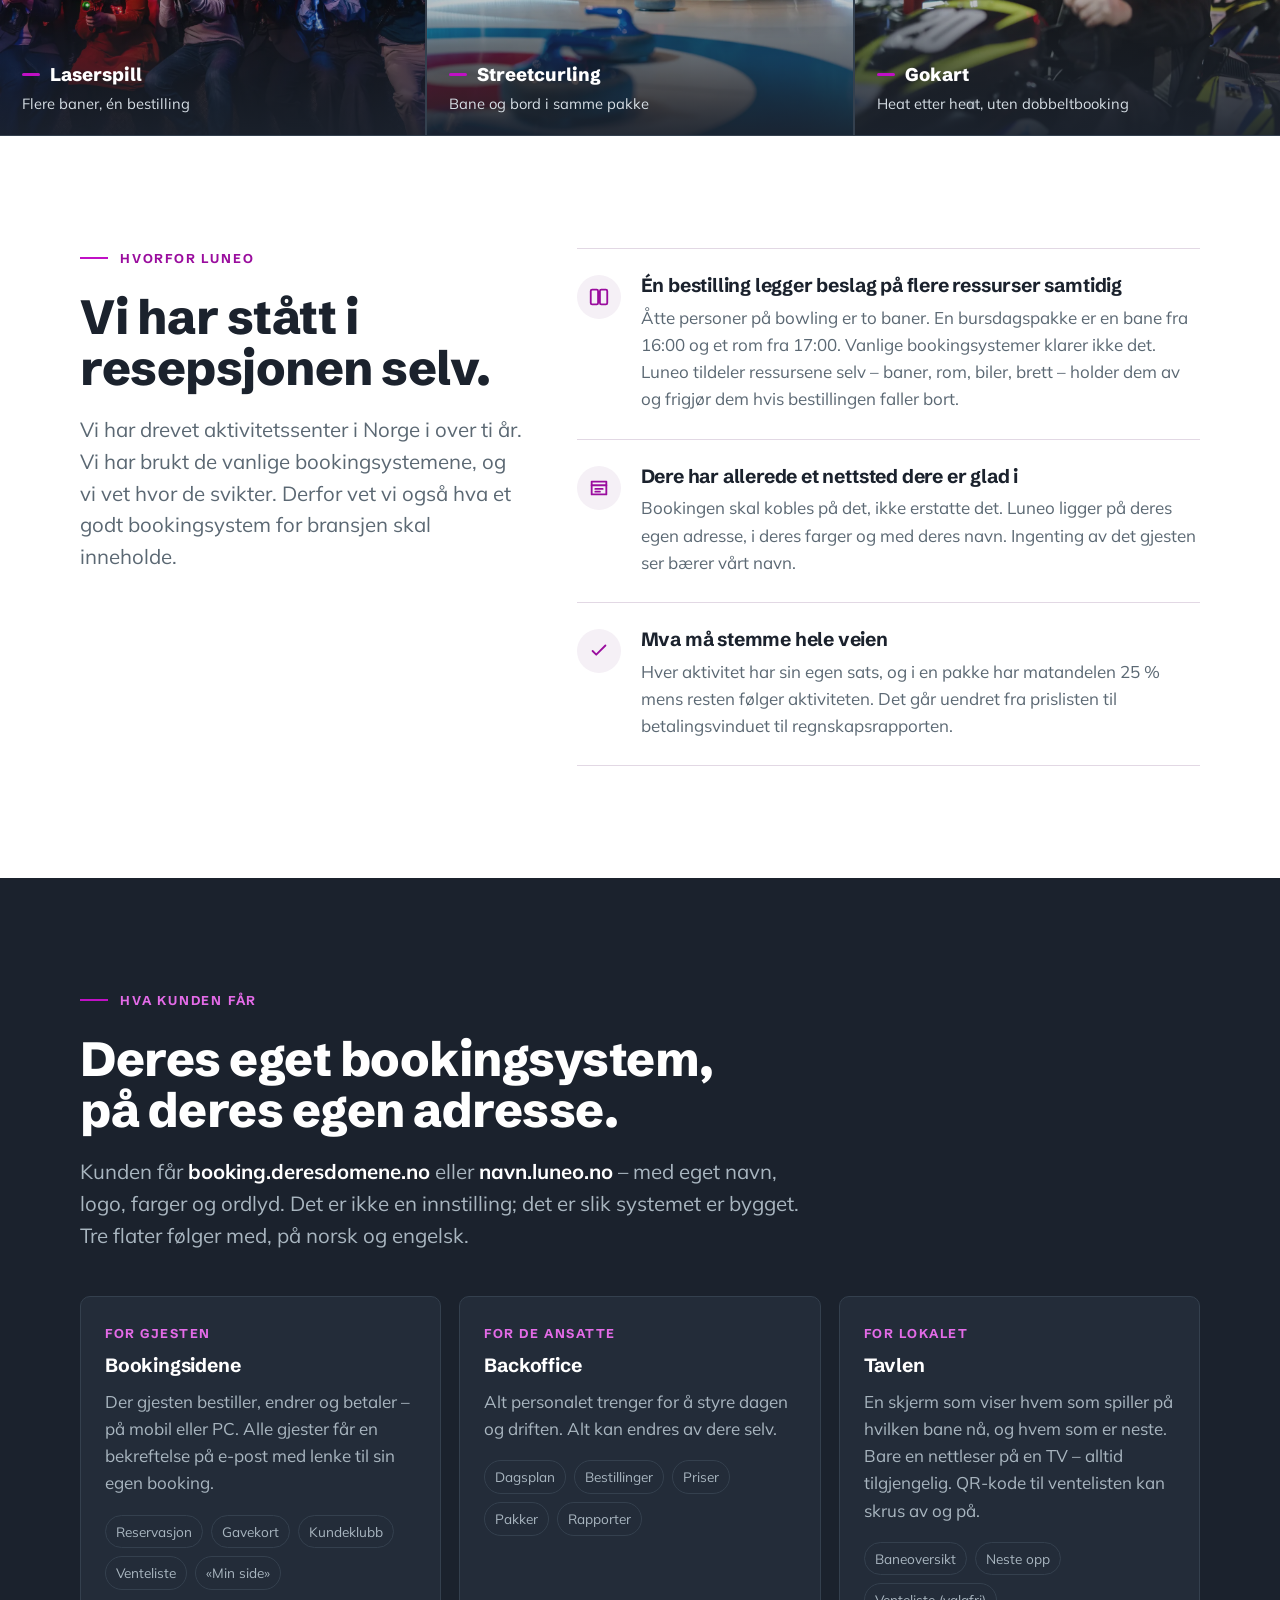
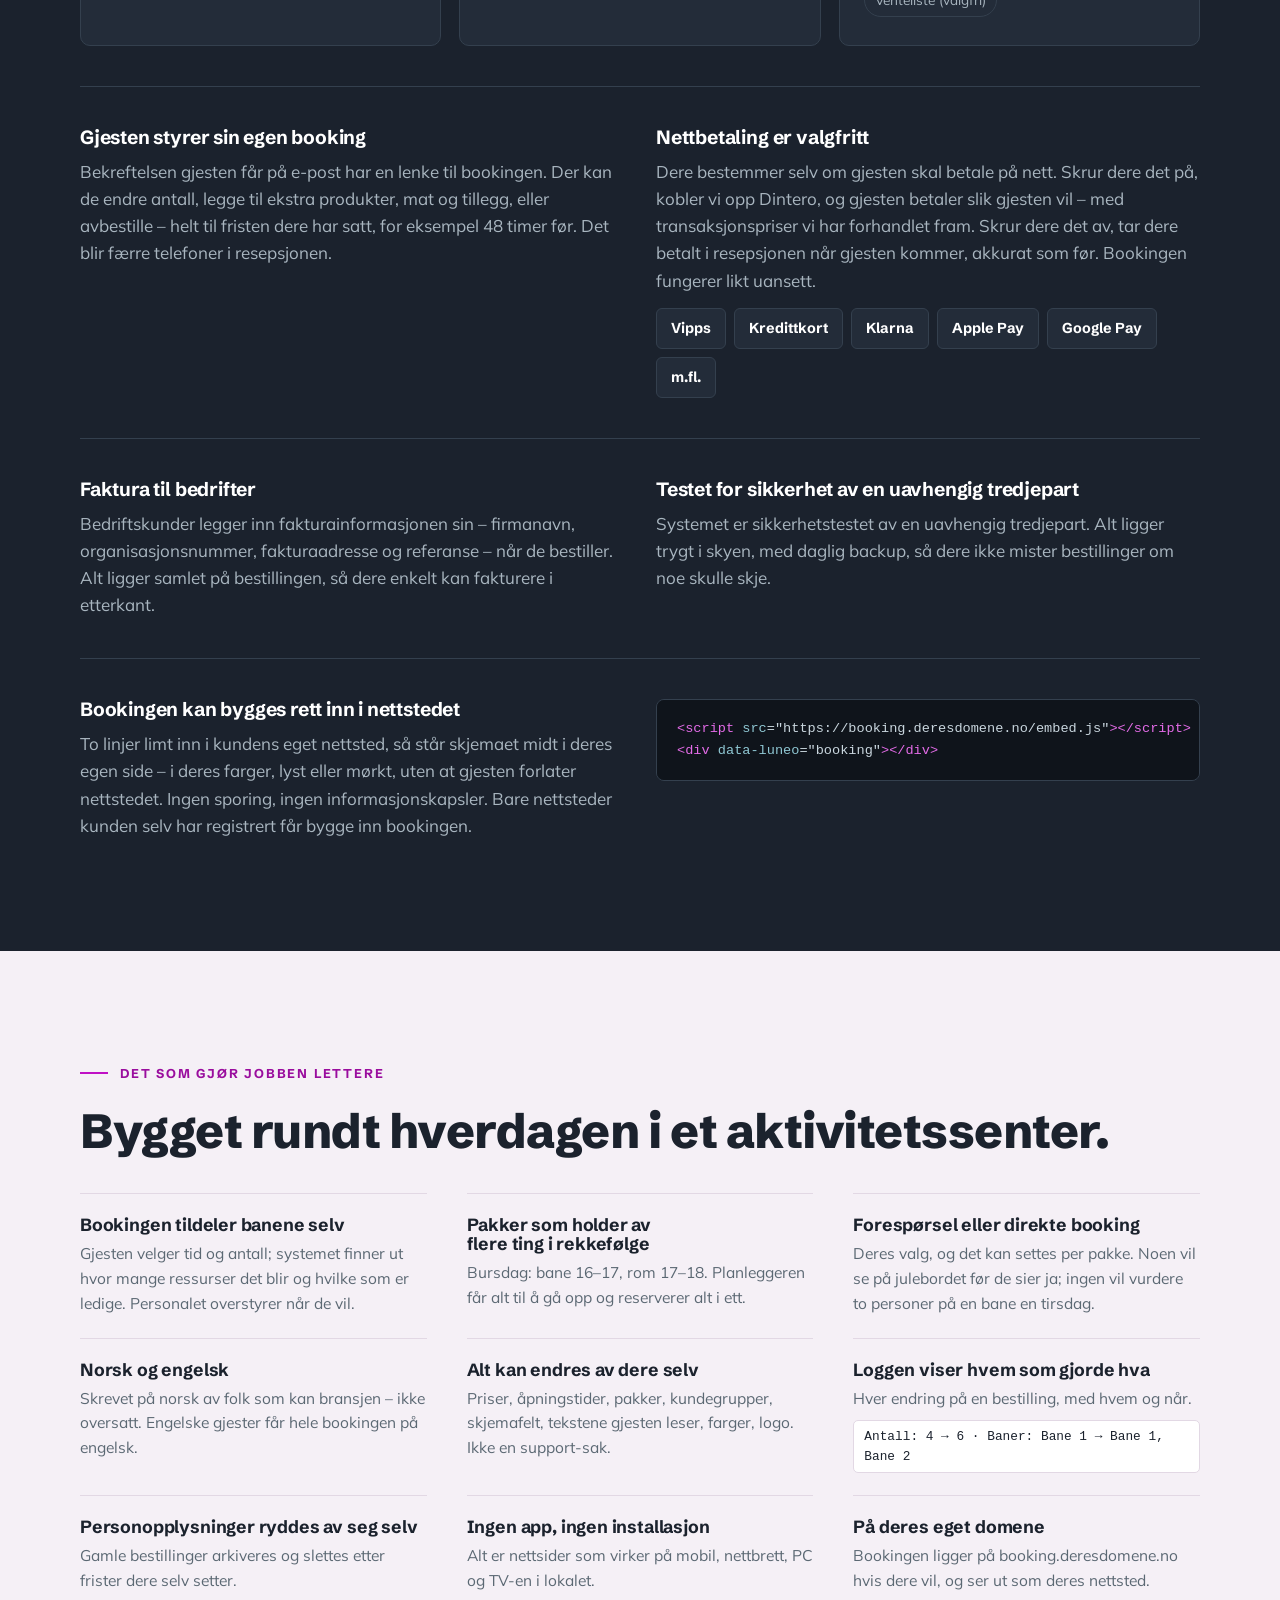
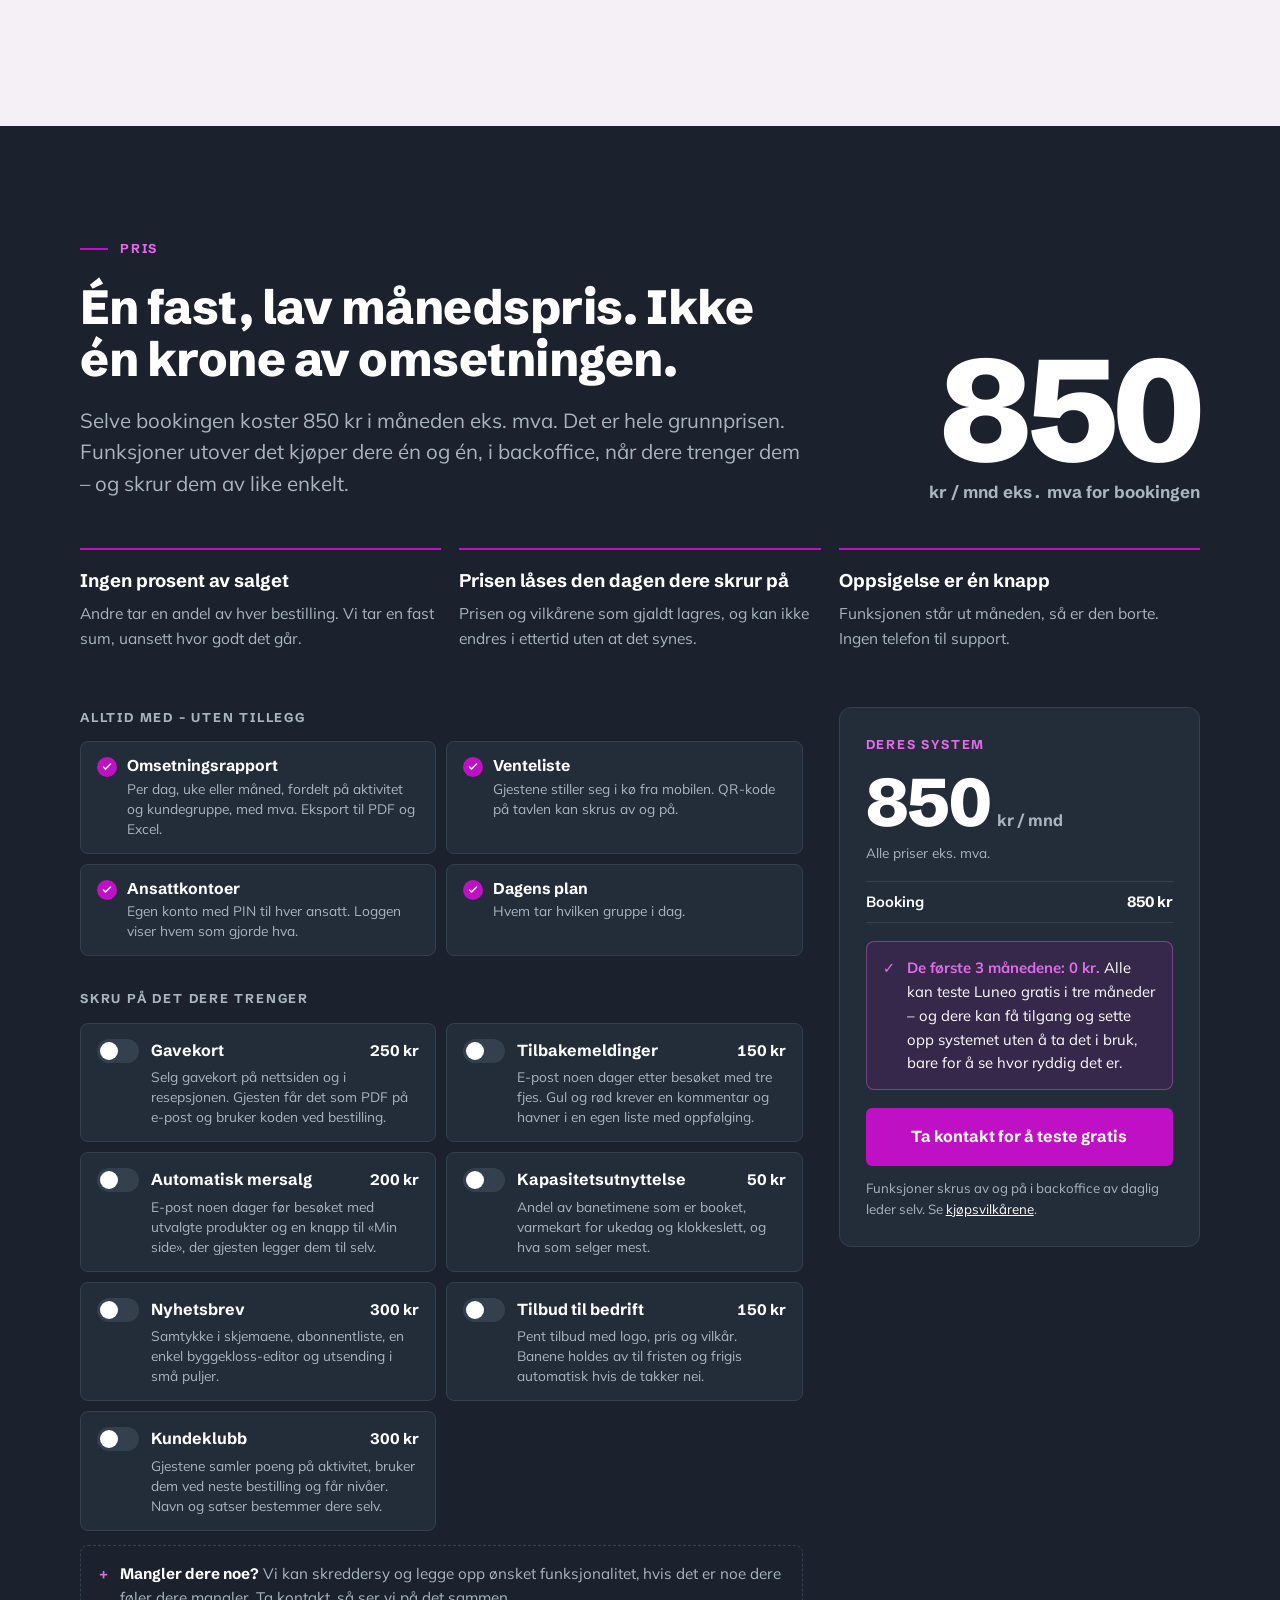
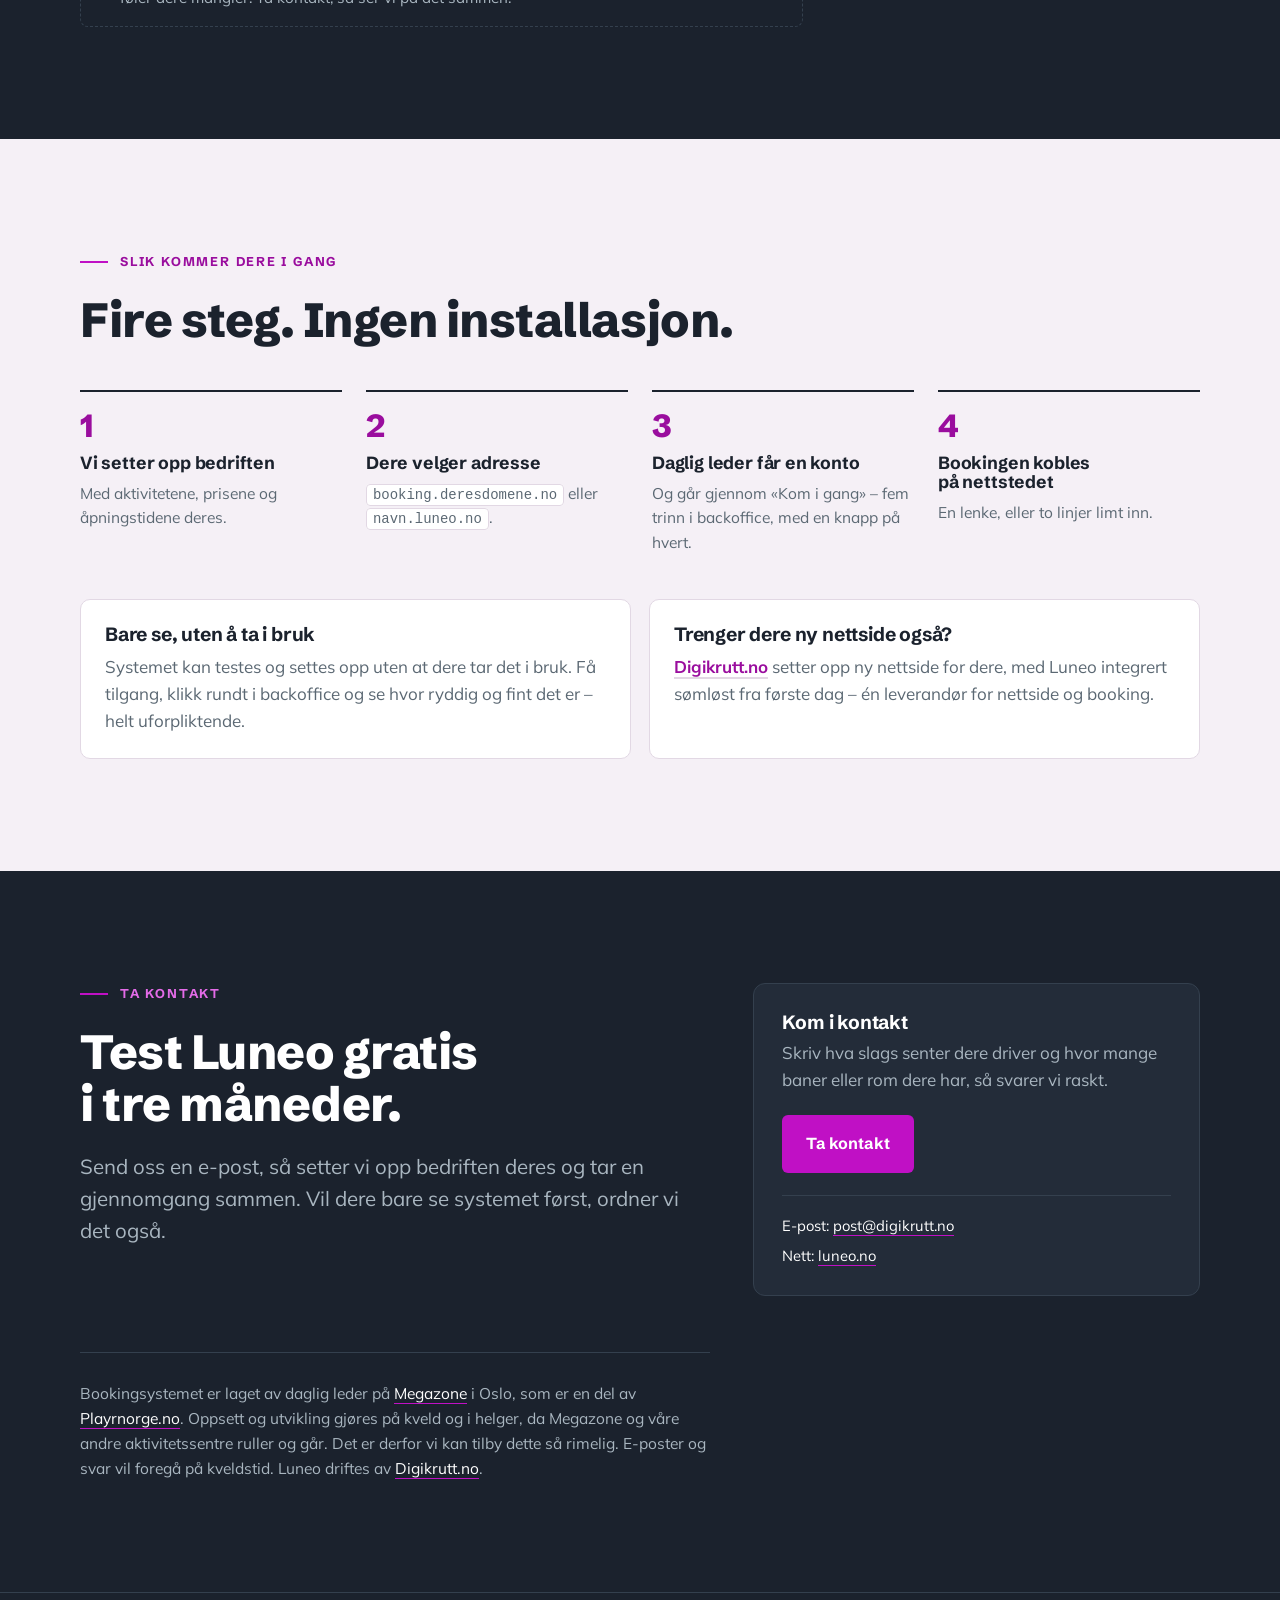
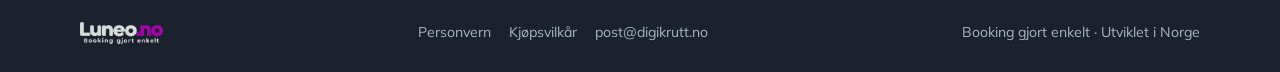
==== commit 2132669c: "Legg inn bildeband fra aktivitetssentrene Co-Authored-By: Claude Opus 5 <noreply@anthropic.com> Clau" ====
--- a/index.html
+++ b/index.html
@@ -138,6 +138,35 @@
   }
   .fits .more{margin-top:14px;color:#D6DEE5;font-size:.95rem}
 
+  /* ---------- bildebånd ---------- */
+  .shots{
+    display:grid;grid-template-columns:repeat(3,minmax(0,1fr));gap:2px;
+    background:var(--ink-line);border-block:1px solid var(--ink-line);
+  }
+  .shot{position:relative;margin:0;overflow:hidden;aspect-ratio:4/3;background:var(--ink)}
+  .shot img{width:100%;height:100%;object-fit:cover;display:block;transition:transform .7s cubic-bezier(.2,.7,.3,1),filter .4s ease;filter:saturate(.9)}
+  .shot::after{
+    content:"";position:absolute;inset:0;pointer-events:none;
+    background:linear-gradient(180deg,rgba(27,34,45,0) 45%,rgba(27,34,45,.55) 72%,rgba(27,34,45,.92) 100%);
+  }
+  .shot figcaption{
+    position:absolute;left:0;right:0;bottom:0;z-index:1;padding:20px 22px;
+    display:flex;flex-direction:column;gap:2px;
+  }
+  .shot figcaption b{
+    font-family:var(--display);font-weight:800;font-size:1.15rem;color:var(--white);
+    display:flex;align-items:center;gap:10px;
+  }
+  .shot figcaption b::before{content:"";width:18px;height:3px;border-radius:2px;background:var(--accent);transition:width .4s ease}
+  .shot figcaption span{color:#D6DEE5;font-size:.92rem}
+  .shot:hover img,.shot:focus-within img{transform:scale(1.05);filter:none}
+  .shot:hover figcaption b::before{width:42px}
+  @media (prefers-reduced-motion:reduce){.shot img{transition:none}.shot:hover img{transform:none}}
+  @media (max-width:760px){
+    .shots{grid-template-columns:1fr}
+    .shot{aspect-ratio:16/10}
+  }
+
   /* ---------- fakta-stripe ---------- */
   .facts{display:grid;grid-template-columns:repeat(4,1fr);border-top:1px solid var(--ink-line)}
   .facts > div{padding:28px 24px 28px 0;border-right:1px solid var(--ink-line)}
@@ -391,6 +420,22 @@
     <div><b>3 mnd</b><span>gratis test for alle</span></div>
     <div><b>NO / EN</b><span>norsk og engelsk – for norske og engelske gjester</span></div>
   </div>
+</section>
+
+<!-- ================= BILDEBÅND ================= -->
+<section class="shots" aria-label="Fra aktivitetssentre">
+  <figure class="shot">
+    <img src="img/laser.webp" alt="Gjester i laserhall med lasergeværer og vester" loading="lazy" width="1200" height="900">
+    <figcaption><b>Laserspill</b><span>Flere baner, én bestilling</span></figcaption>
+  </figure>
+  <figure class="shot">
+    <img src="img/curling.webp" alt="Gjester som spiller streetcurling i bar" loading="lazy" width="1200" height="900">
+    <figcaption><b>Streetcurling</b><span>Bane og bord i samme pakke</span></figcaption>
+  </figure>
+  <figure class="shot">
+    <img src="img/gokart.webp" alt="Fører med hjelm i gokart gir tommel opp" loading="lazy" width="1200" height="900">
+    <figcaption><b>Gokart</b><span>Heat etter heat, uten dobbeltbooking</span></figcaption>
+  </figure>
 </section>
 
 <!-- ================= BRANSJEN ================= -->
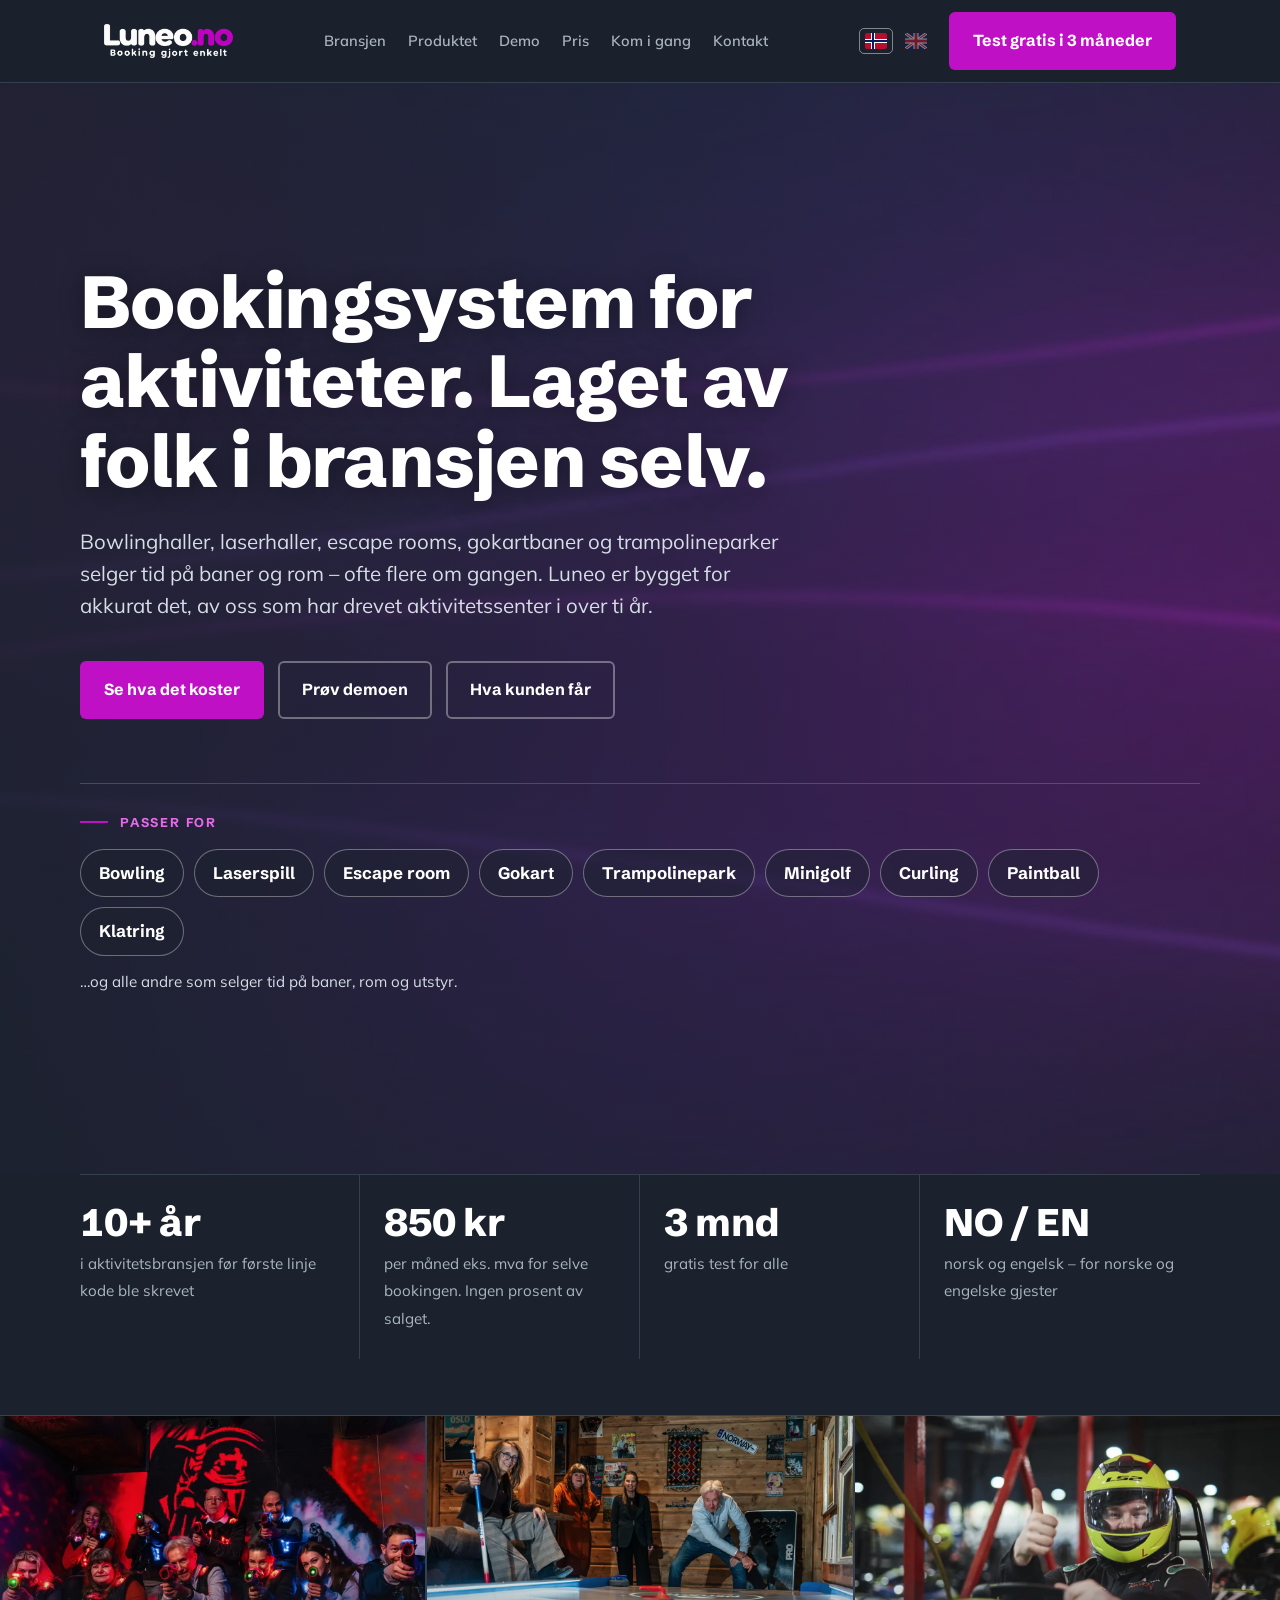
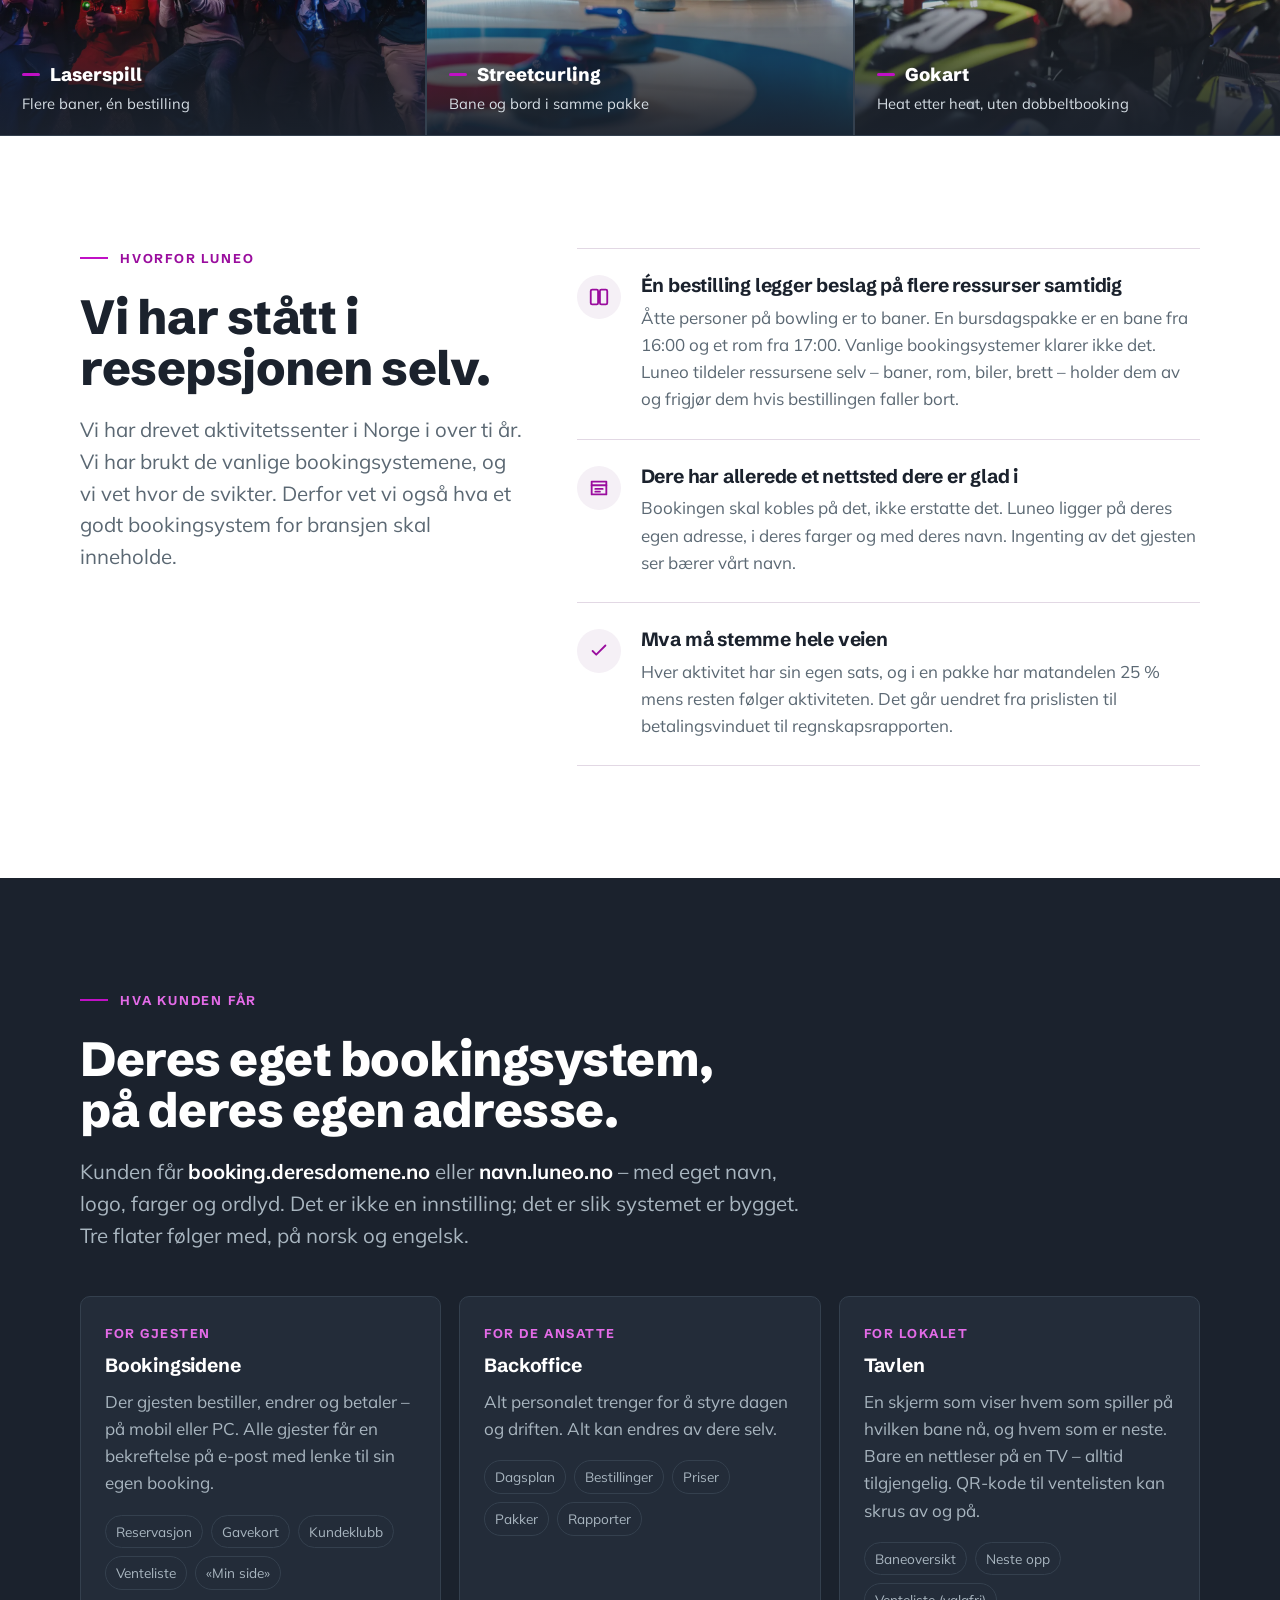
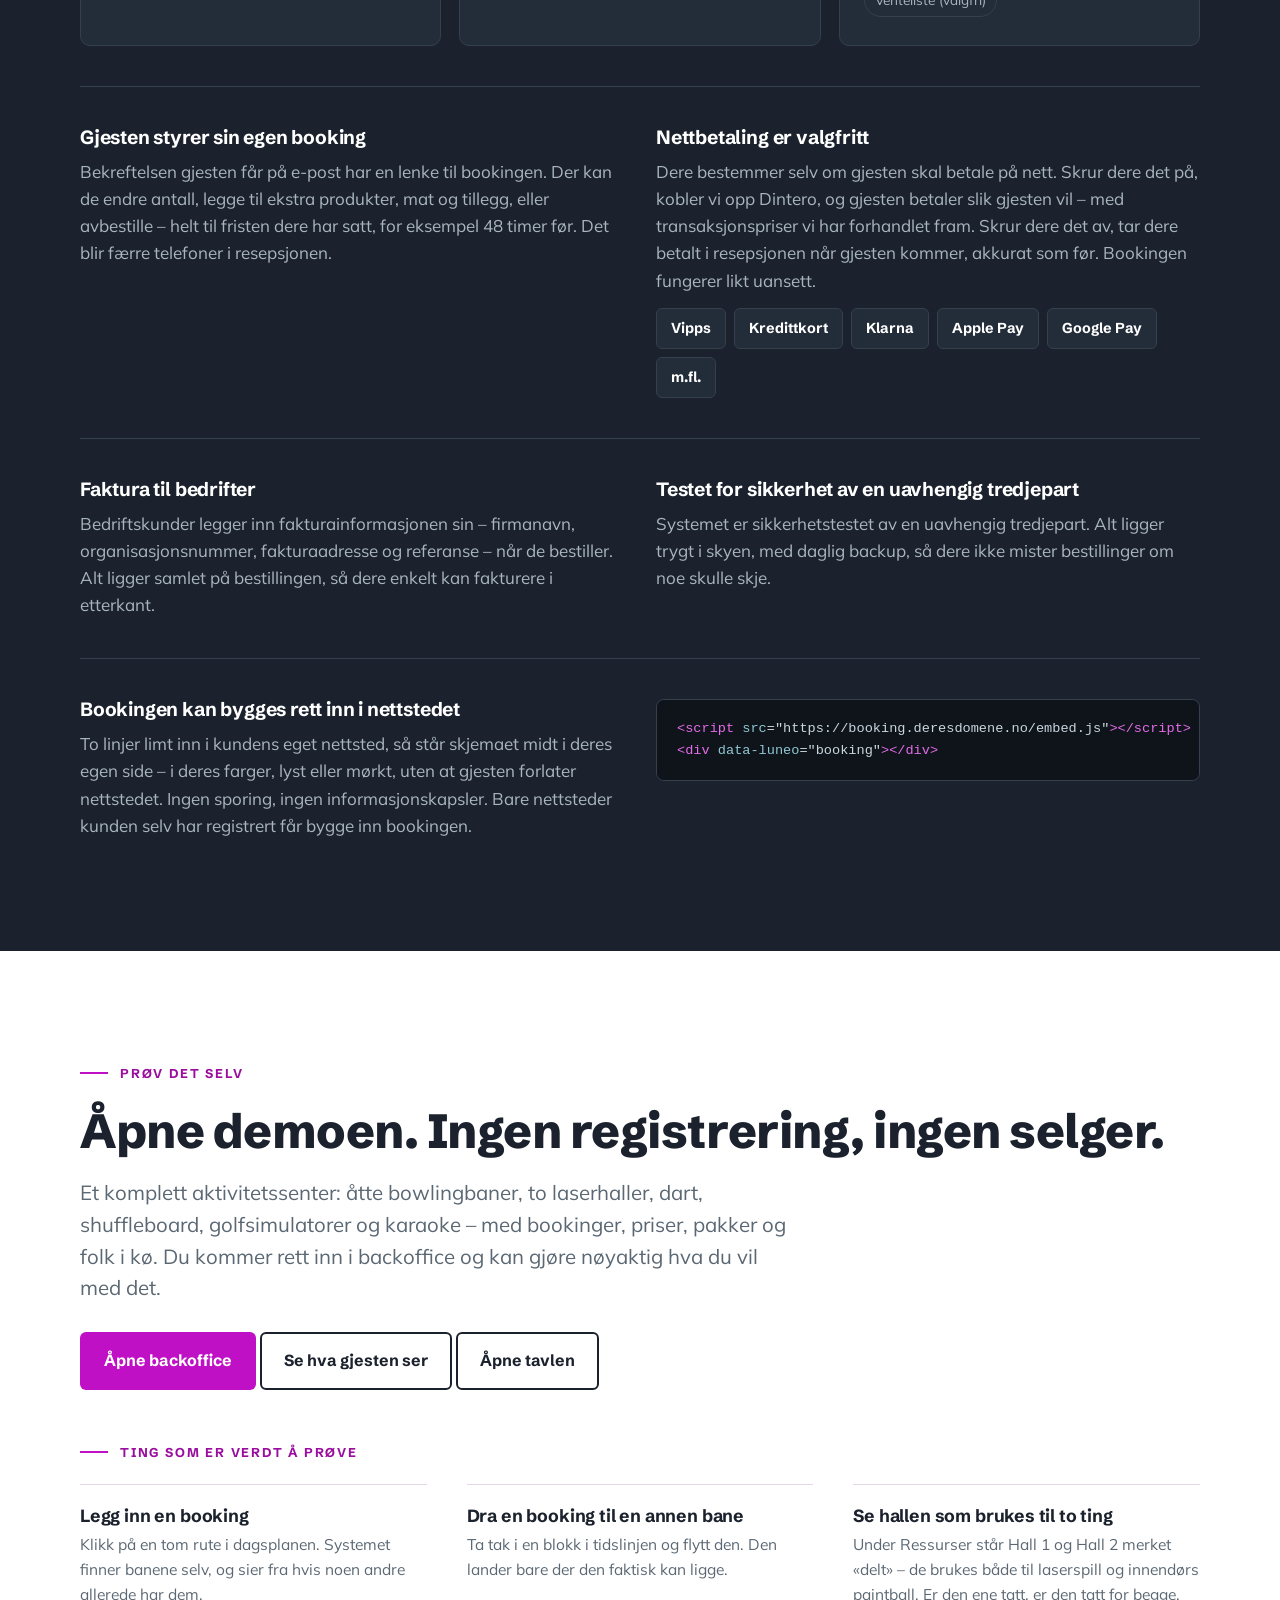
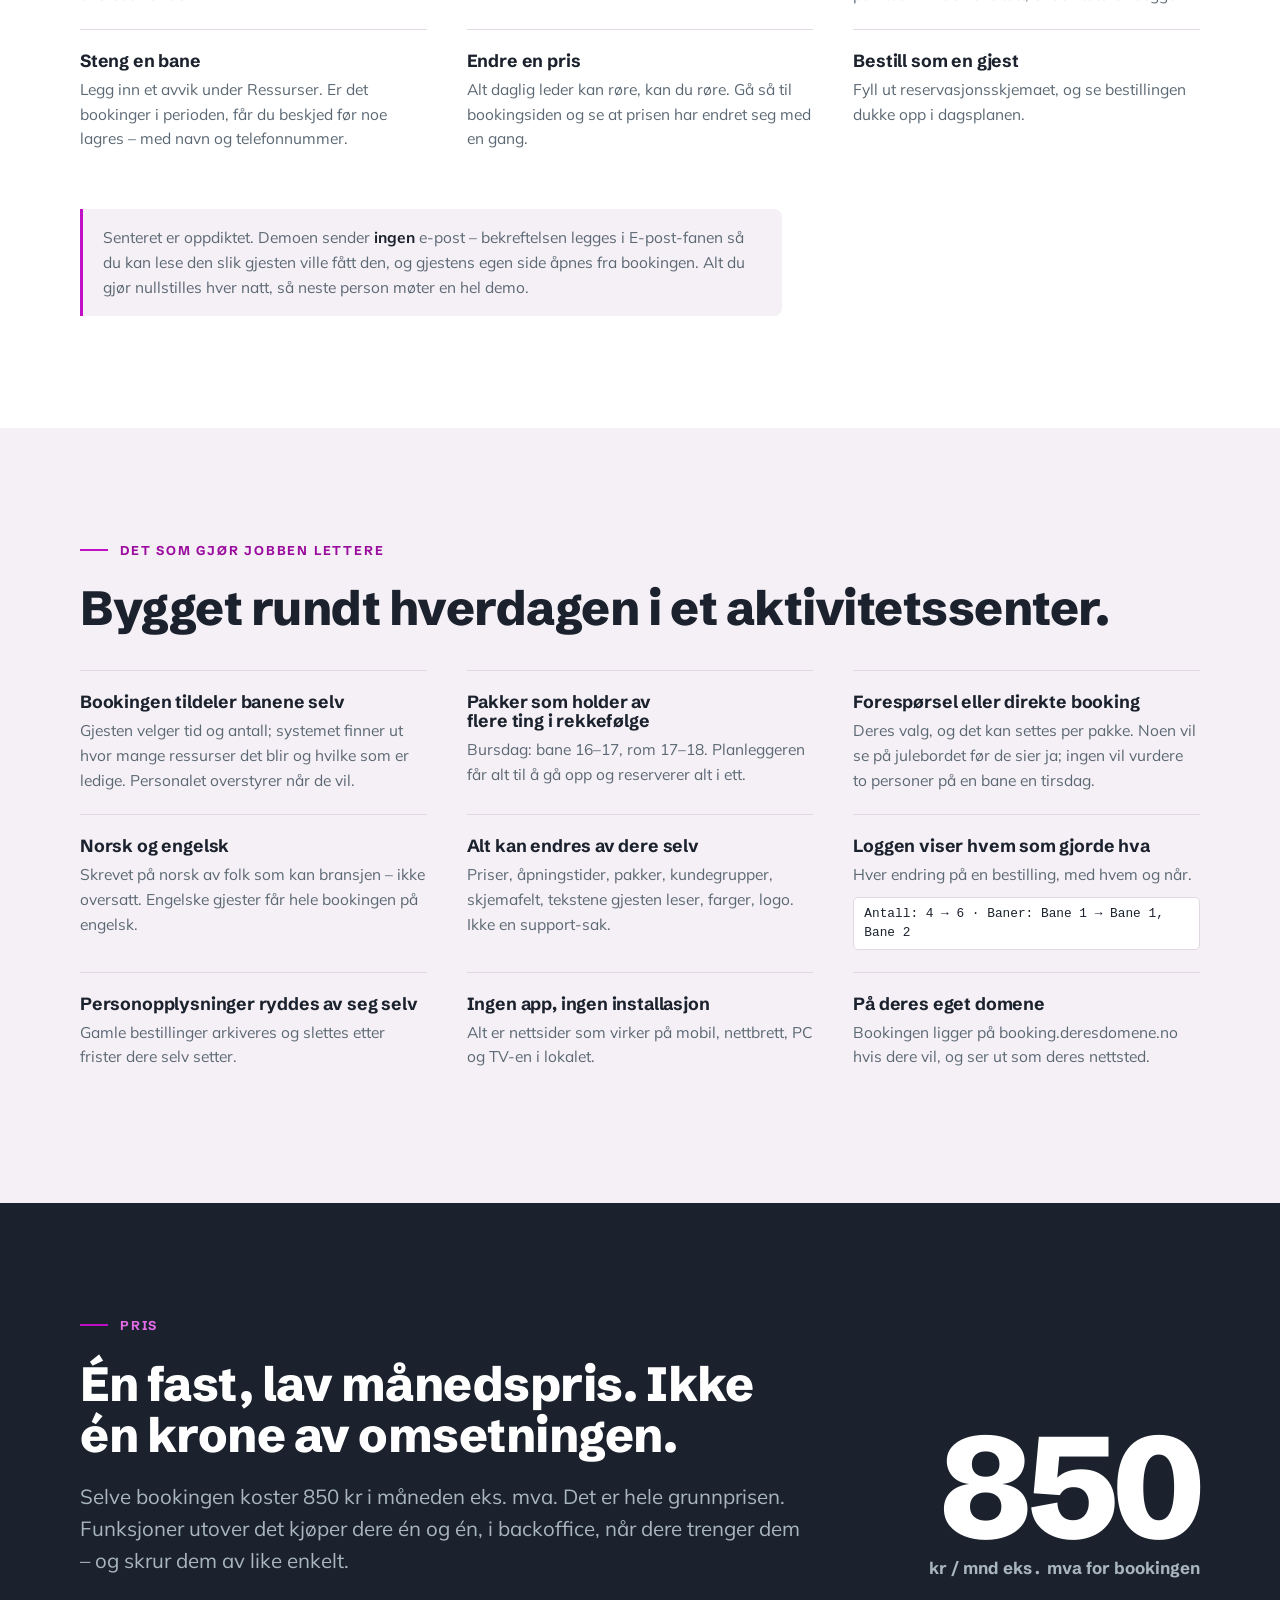
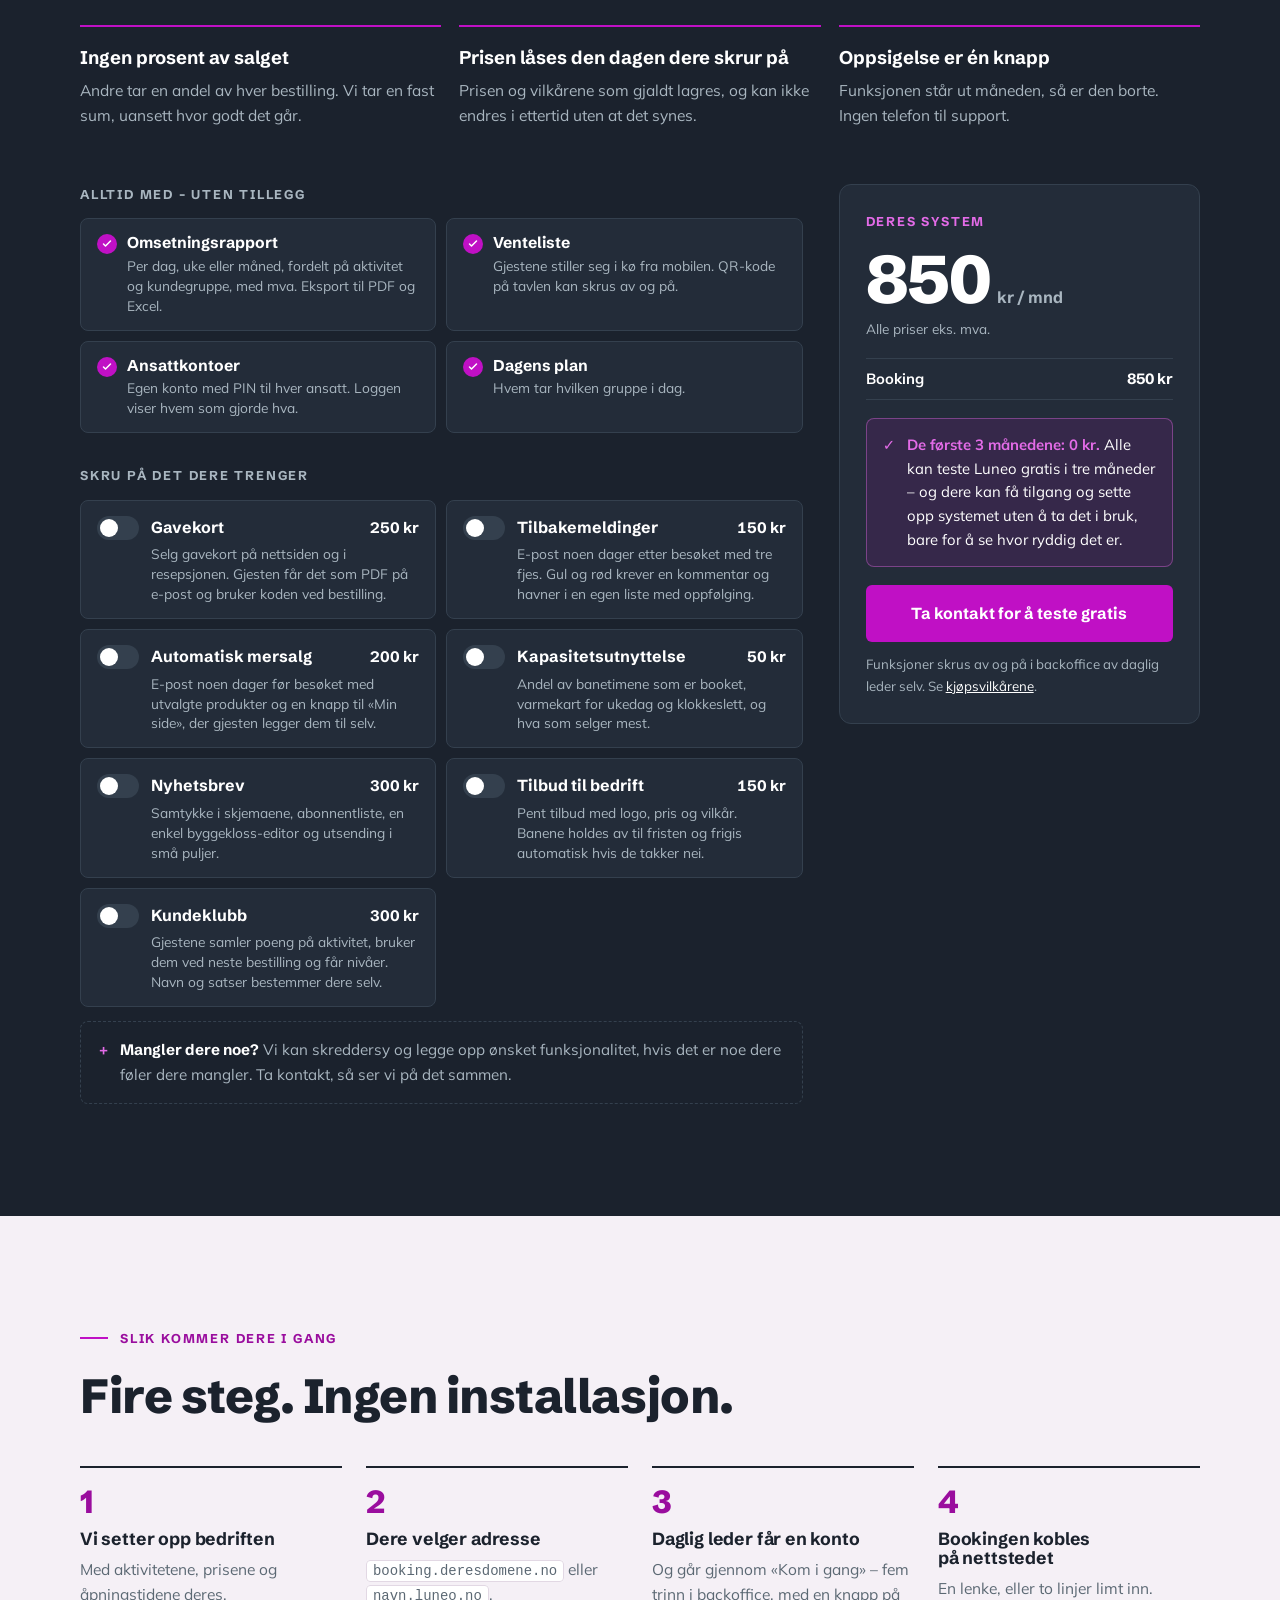
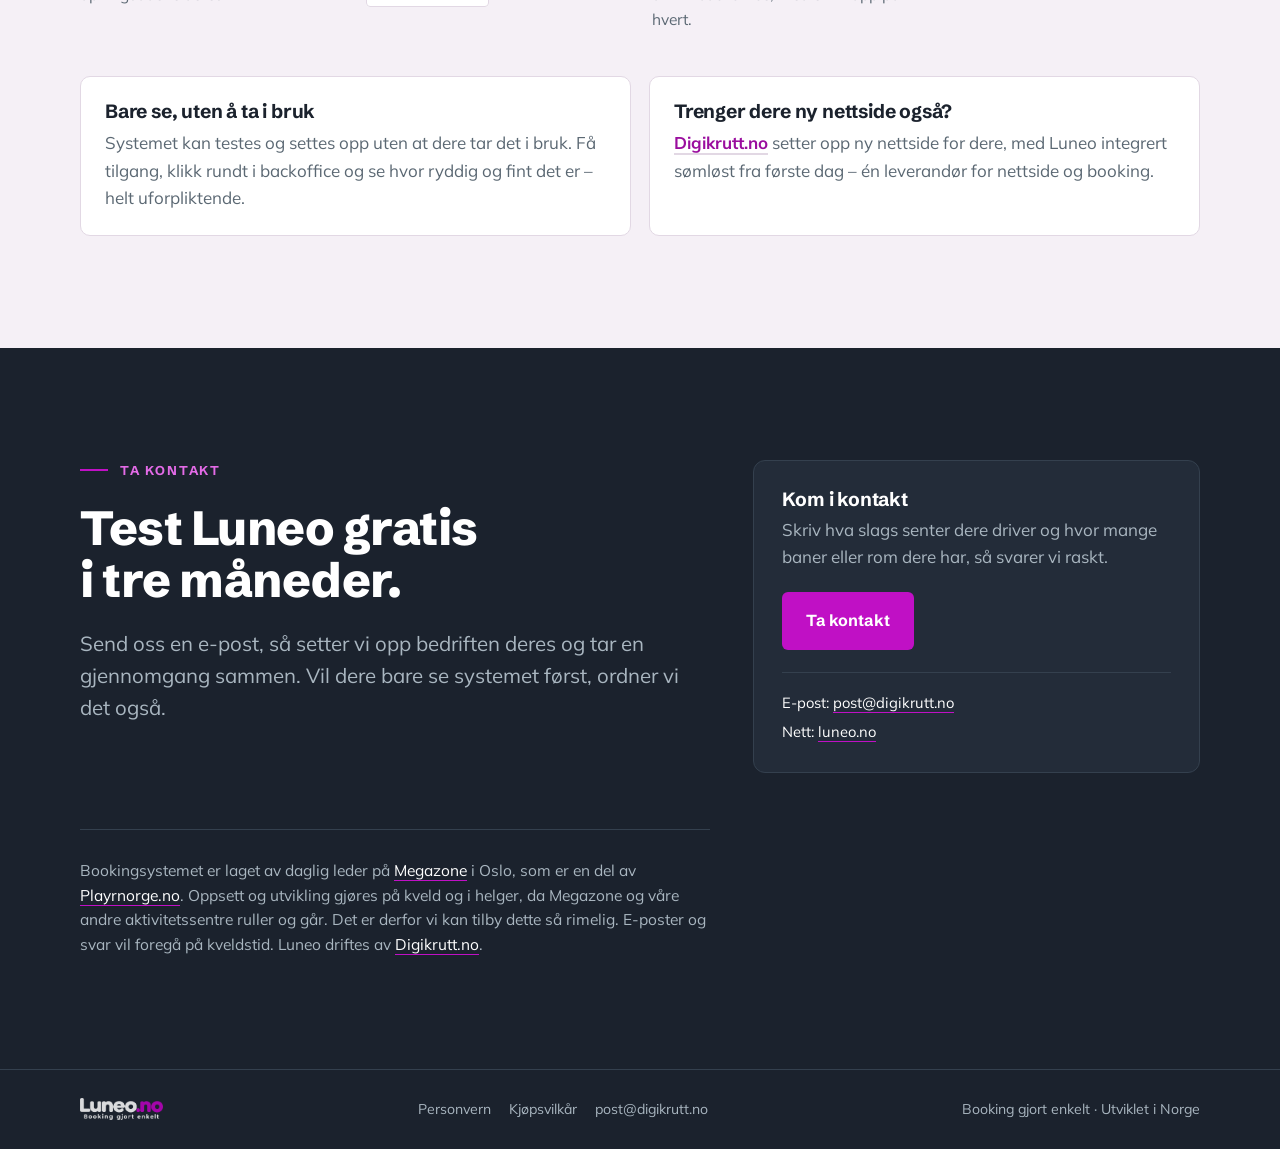
==== commit 3aa20f94: "Demoen på forsiden: demo.luneo.no Sandboxen finnes, men sto ingen steder på markedssiden. Den som lu" ====
--- a/index.html
+++ b/index.html
@@ -237,6 +237,18 @@
   @media (max-width:900px){.args{grid-template-columns:repeat(2,1fr)}}
   @media (max-width:600px){.args{grid-template-columns:1fr}}
 
+  /* ---------- demo ----------
+     Den lille setningen under «ting verdt å prøve». Den sier at demoen ikke
+     sender e-post, og det er det viktigste avsnittet på hele siden for den som
+     lurer på om det er trygt å klikke. Derfor en tydelig ramme rundt, ikke bare
+     mindre skrift. */
+  .demo-note{
+    margin-top:36px;max-width:78ch;padding:16px 20px;
+    border-left:3px solid var(--accent);background:var(--foam);
+    border-radius:0 8px 8px 0;color:var(--muted-light);font-size:.97rem;line-height:1.6;
+  }
+  .demo-note b{color:var(--ink)}
+
   /* ---------- pris ---------- */
   .price-head{display:grid;grid-template-columns:minmax(0,1fr) auto;gap:32px;align-items:end}
   .bigprice{font-family:var(--display);font-weight:800;line-height:.9;font-variant-numeric:tabular-nums;text-align:right}
@@ -373,6 +385,7 @@
     <nav aria-label="Seksjoner">
       <a href="#bransjen">Bransjen</a>
       <a href="#produktet">Produktet</a>
+      <a href="#demo">Demo</a>
       <a href="#pris">Pris</a>
       <a href="#igang">Kom i gang</a>
       <a href="#kontakt">Kontakt</a>
@@ -400,6 +413,7 @@
     <p class="lead">Bowlinghaller, laserhaller, escape rooms, gokartbaner og trampolineparker selger tid på baner og rom – ofte flere om gangen. Luneo er bygget for akkurat det, av oss som har drevet aktivitetssenter i over ti år.</p>
     <div class="cta">
       <a class="btn primary" href="#pris">Se hva det koster</a>
+      <a class="btn ghost" href="https://demo.luneo.no/backoffice/" target="_blank" rel="noopener">Prøv demoen</a>
       <a class="btn ghost" href="#produktet">Hva kunden får</a>
     </div>
     <div class="fits">
@@ -531,6 +545,50 @@
       <pre aria-label="Eksempel på innbygging"><code><span class="t">&lt;script</span> <span class="a">src</span>="https://booking.deresdomene.no/embed.js"<span class="t">&gt;&lt;/script&gt;</span>
 <span class="t">&lt;div</span> <span class="a">data-luneo</span>="booking"<span class="t">&gt;&lt;/div&gt;</span></code></pre>
     </div>
+  </div>
+</section>
+
+<!-- ================= DEMO ================= -->
+<section class="slide light" id="demo">
+  <div class="in">
+    <p class="eyebrow">Prøv det selv</p>
+    <h2>Åpne demoen. Ingen registrering, ingen selger.</h2>
+    <p class="lead" style="margin-top:20px">Et komplett aktivitetssenter: åtte bowlingbaner, to laserhaller, dart, shuffleboard, golfsimulatorer og karaoke – med bookinger, priser, pakker og folk i kø. Du kommer rett inn i backoffice og kan gjøre nøyaktig hva du vil med det.</p>
+    <div class="cta" style="margin-top:28px">
+      <a class="btn primary" href="https://demo.luneo.no/backoffice/" target="_blank" rel="noopener">Åpne backoffice</a>
+      <a class="btn ghost" href="https://demo.luneo.no/reservasjon/" target="_blank" rel="noopener">Se hva gjesten ser</a>
+      <a class="btn ghost" href="https://demo.luneo.no/tavle/" target="_blank" rel="noopener">Åpne tavlen</a>
+    </div>
+
+    <p class="eyebrow" style="margin-top:52px">Ting som er verdt å prøve</p>
+    <div class="args" style="margin-top:20px">
+      <div class="arg">
+        <h3>Legg inn en booking</h3>
+        <p>Klikk på en tom rute i dagsplanen. Systemet finner banene selv, og sier fra hvis noen andre allerede har dem.</p>
+      </div>
+      <div class="arg">
+        <h3>Dra en booking til en annen bane</h3>
+        <p>Ta tak i en blokk i tidslinjen og flytt den. Den lander bare der den faktisk kan ligge.</p>
+      </div>
+      <div class="arg">
+        <h3>Se hallen som brukes til to ting</h3>
+        <p>Under Ressurser står Hall&nbsp;1 og Hall&nbsp;2 merket «delt» – de brukes både til laserspill og innendørs paintball. Er den ene tatt, er den tatt for begge.</p>
+      </div>
+      <div class="arg">
+        <h3>Steng en bane</h3>
+        <p>Legg inn et avvik under Ressurser. Er det bookinger i perioden, får du beskjed før noe lagres – med navn og telefonnummer.</p>
+      </div>
+      <div class="arg">
+        <h3>Endre en pris</h3>
+        <p>Alt daglig leder kan røre, kan du røre. Gå så til bookingsiden og se at prisen har endret seg med en gang.</p>
+      </div>
+      <div class="arg">
+        <h3>Bestill som en gjest</h3>
+        <p>Fyll ut reservasjonsskjemaet, og se bestillingen dukke opp i dagsplanen.</p>
+      </div>
+    </div>
+
+    <p class="demo-note">Senteret er oppdiktet. Demoen sender <b>ingen</b> e-post – bekreftelsen legges i E-post-fanen så du kan lese den slik gjesten ville fått den, og gjestens egen side åpnes fra bookingen. Alt du gjør nullstilles hver natt, så neste person møter en hel demo.</p>
   </div>
 </section>
 
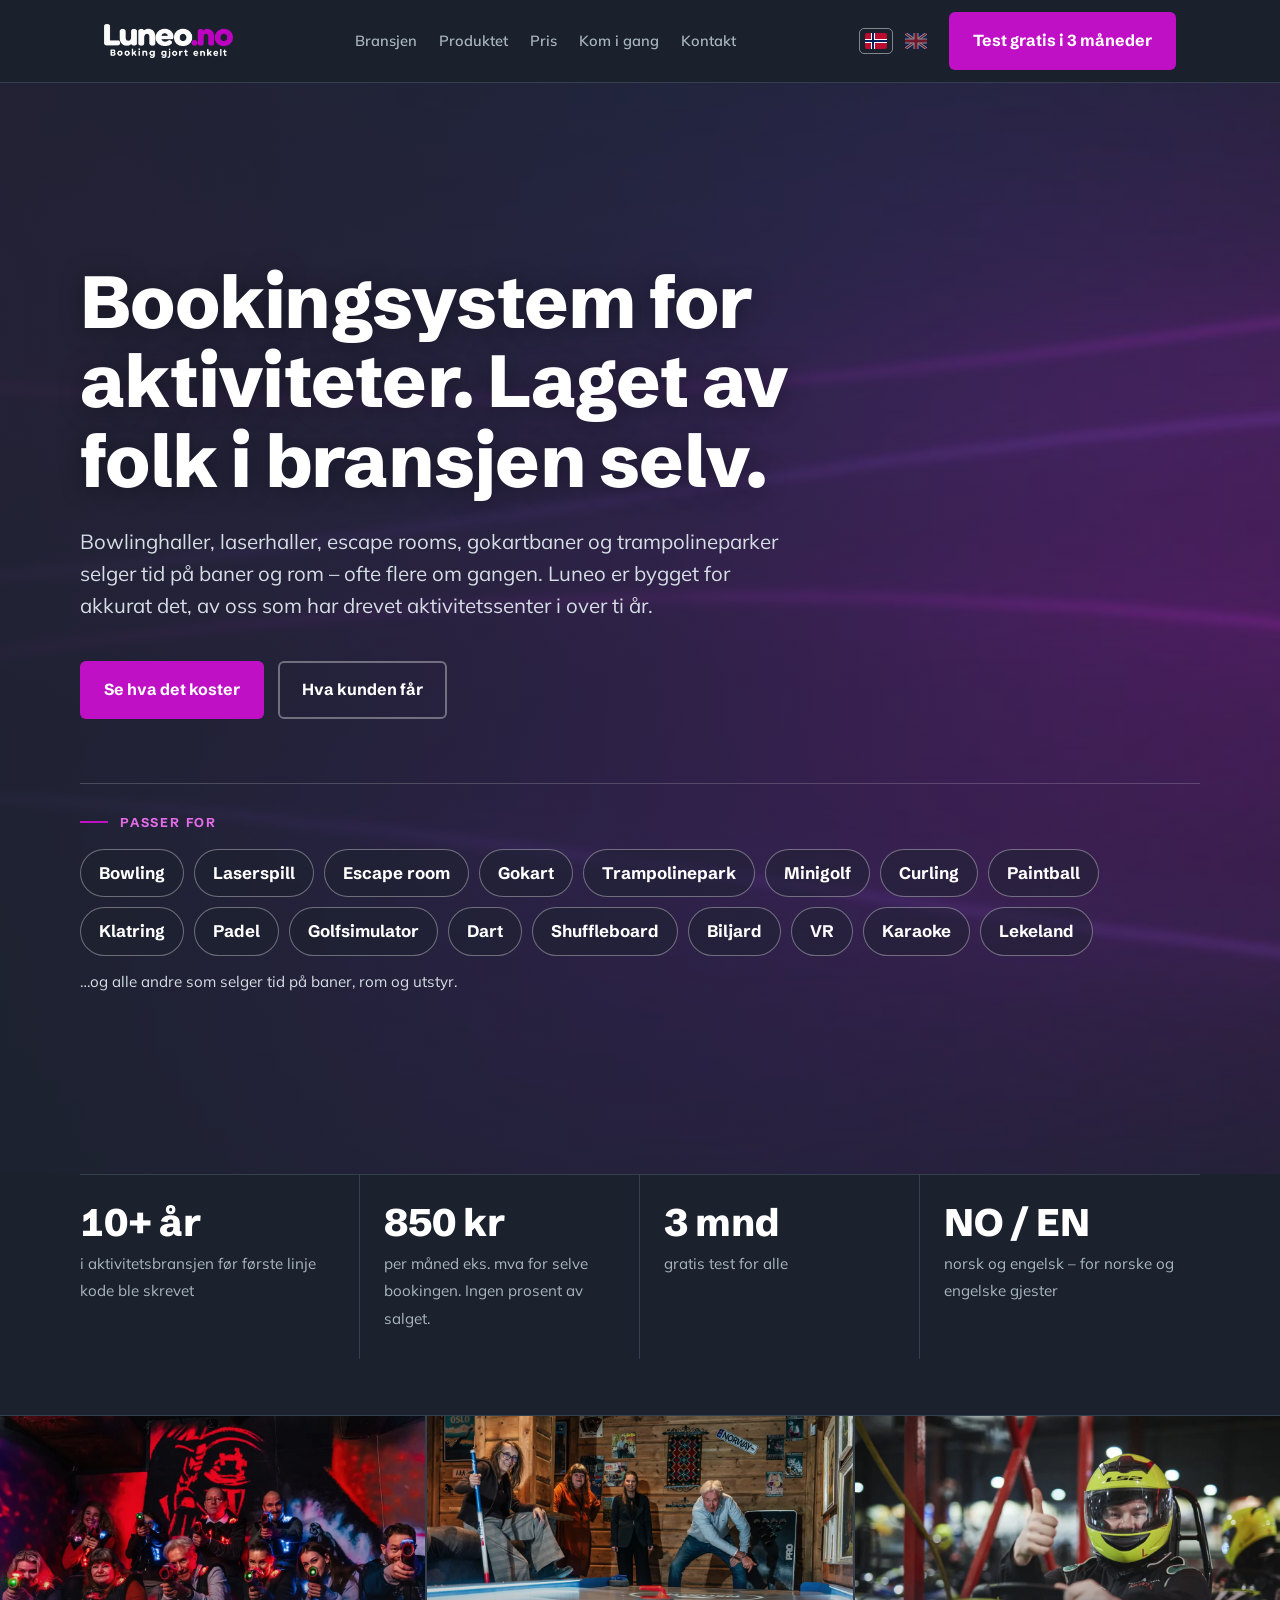
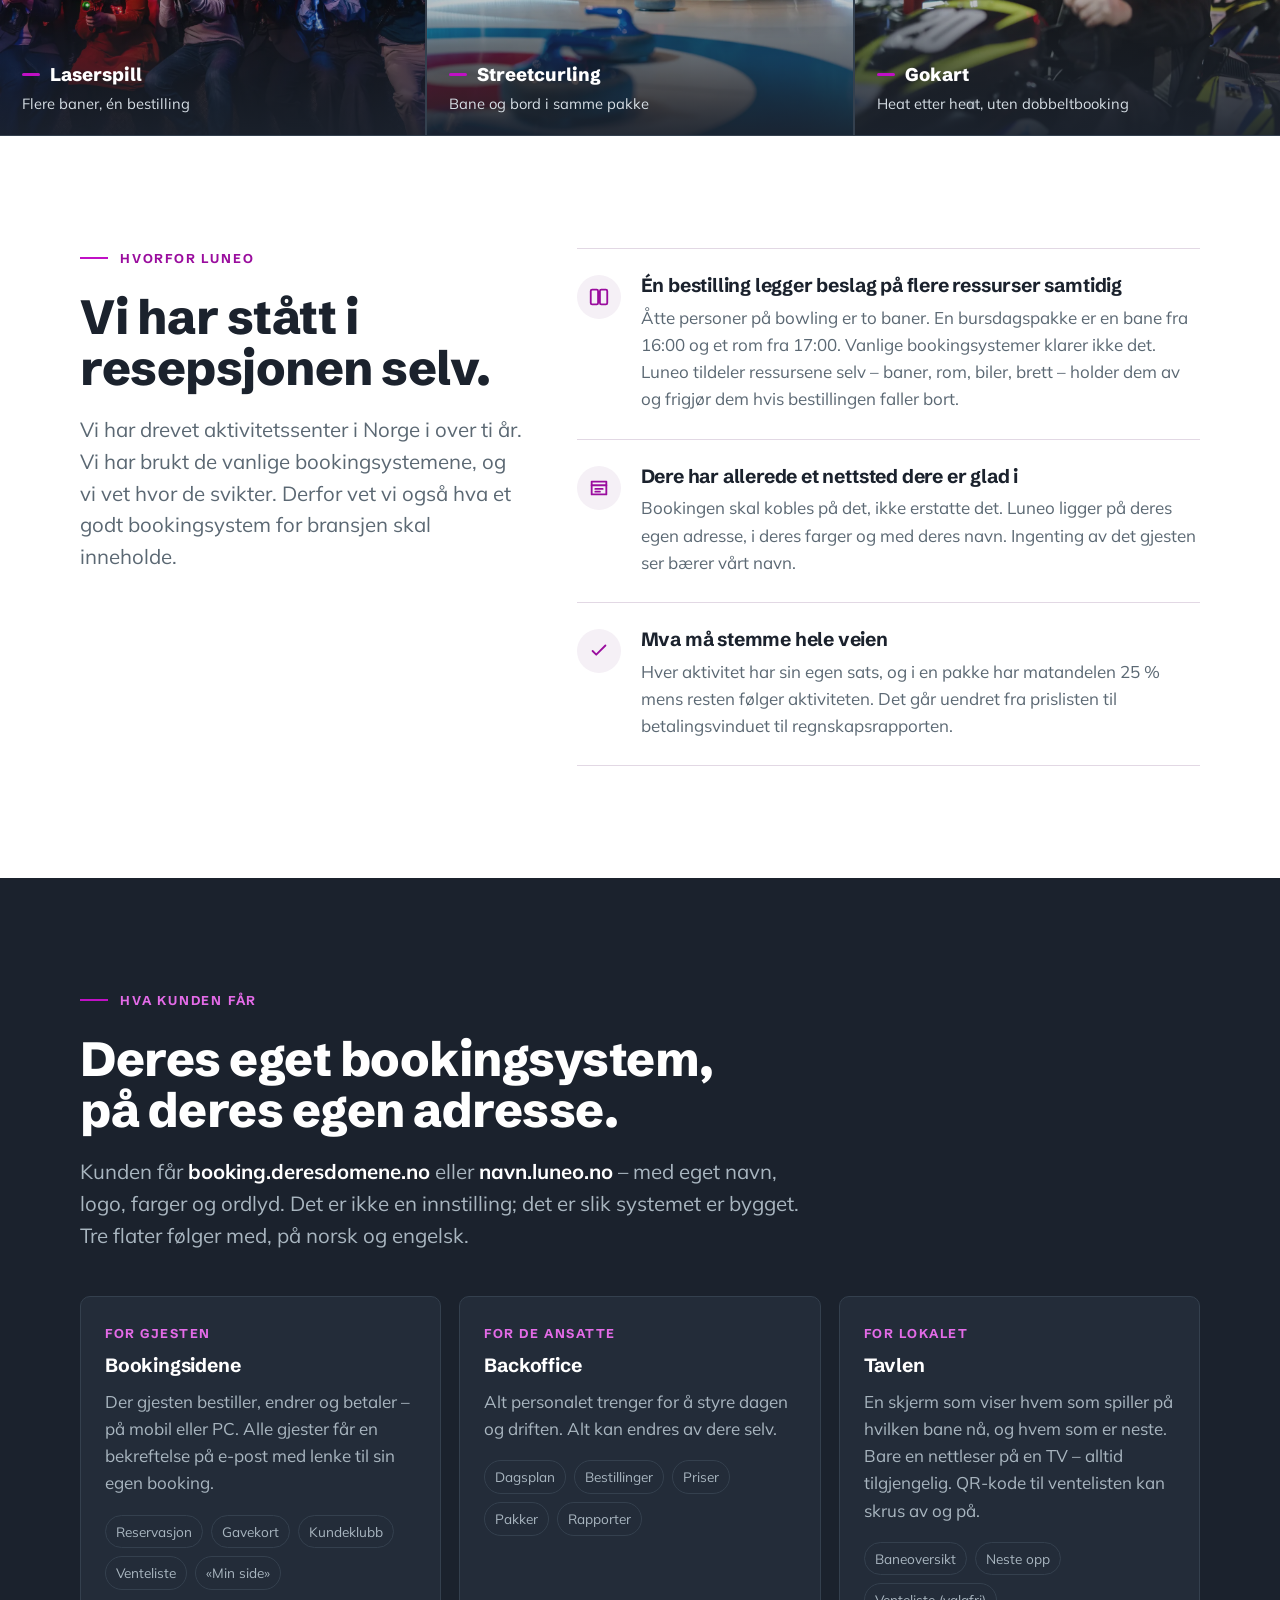
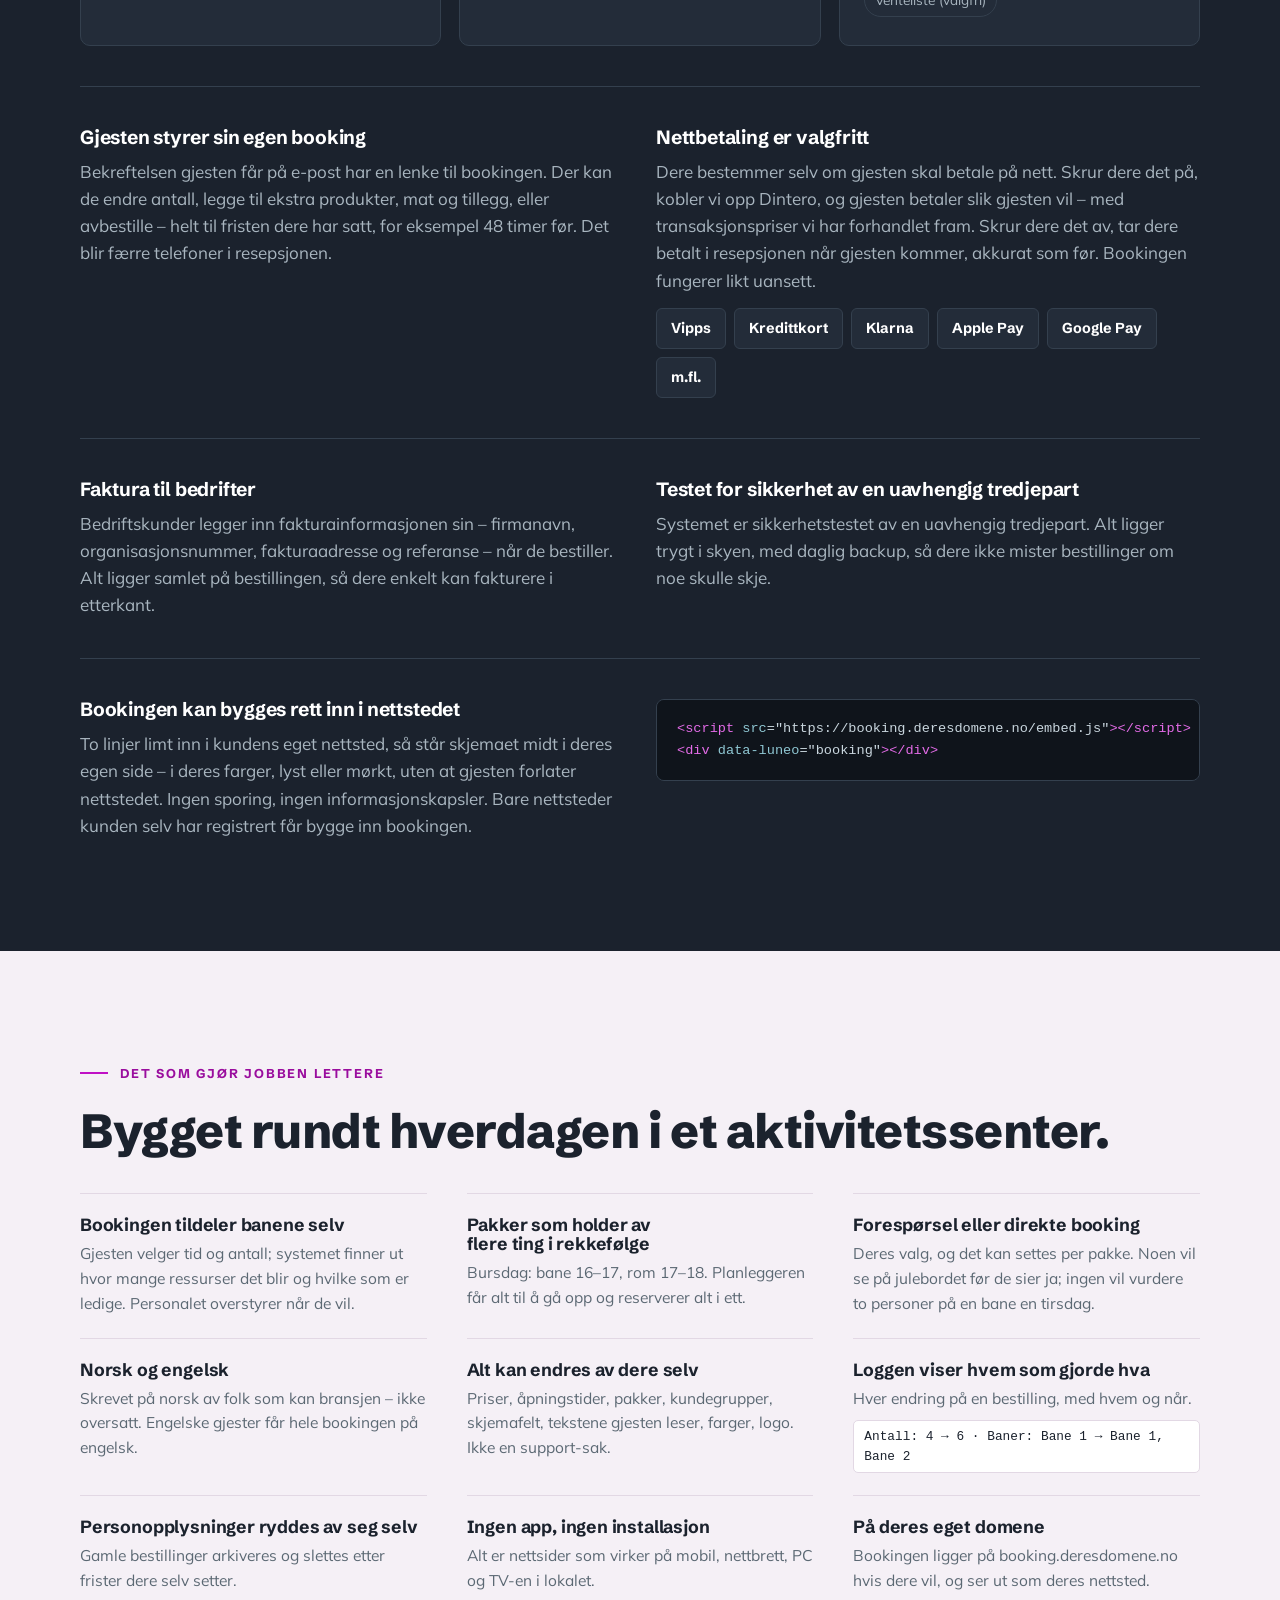
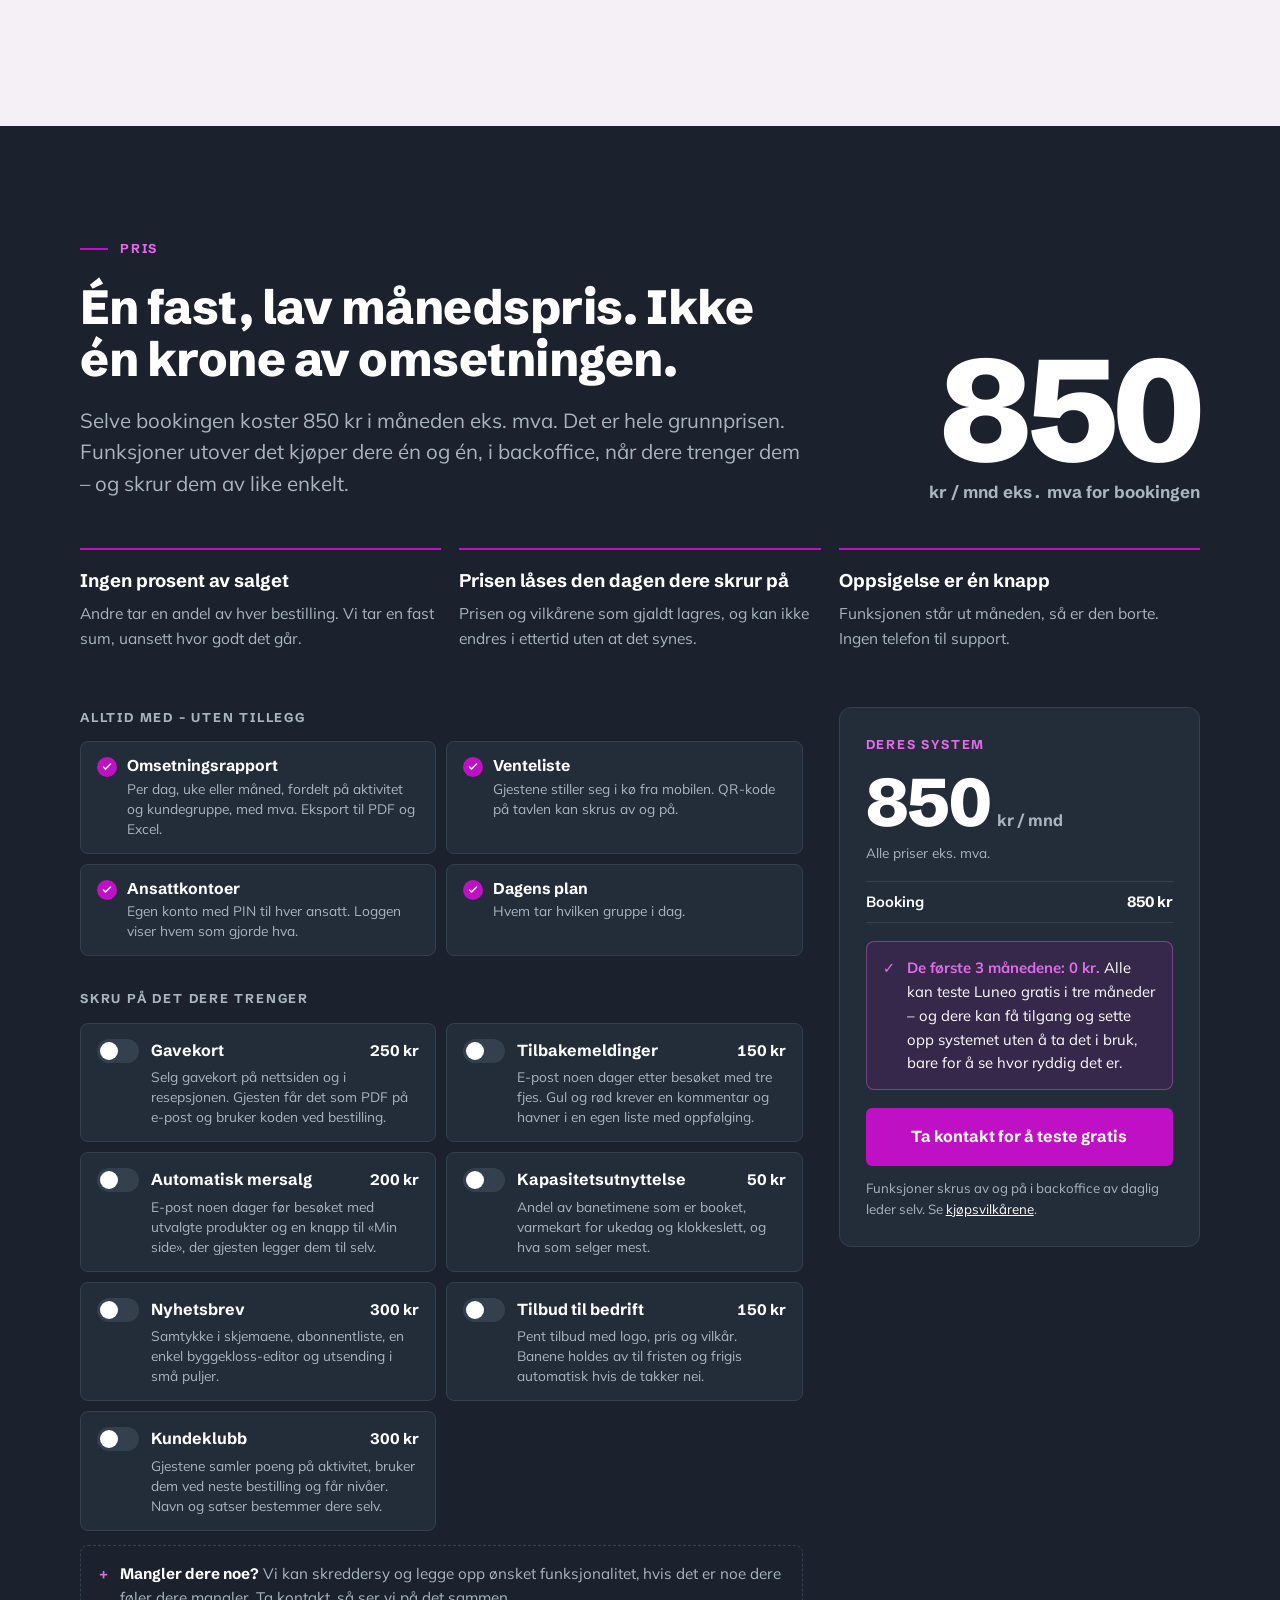
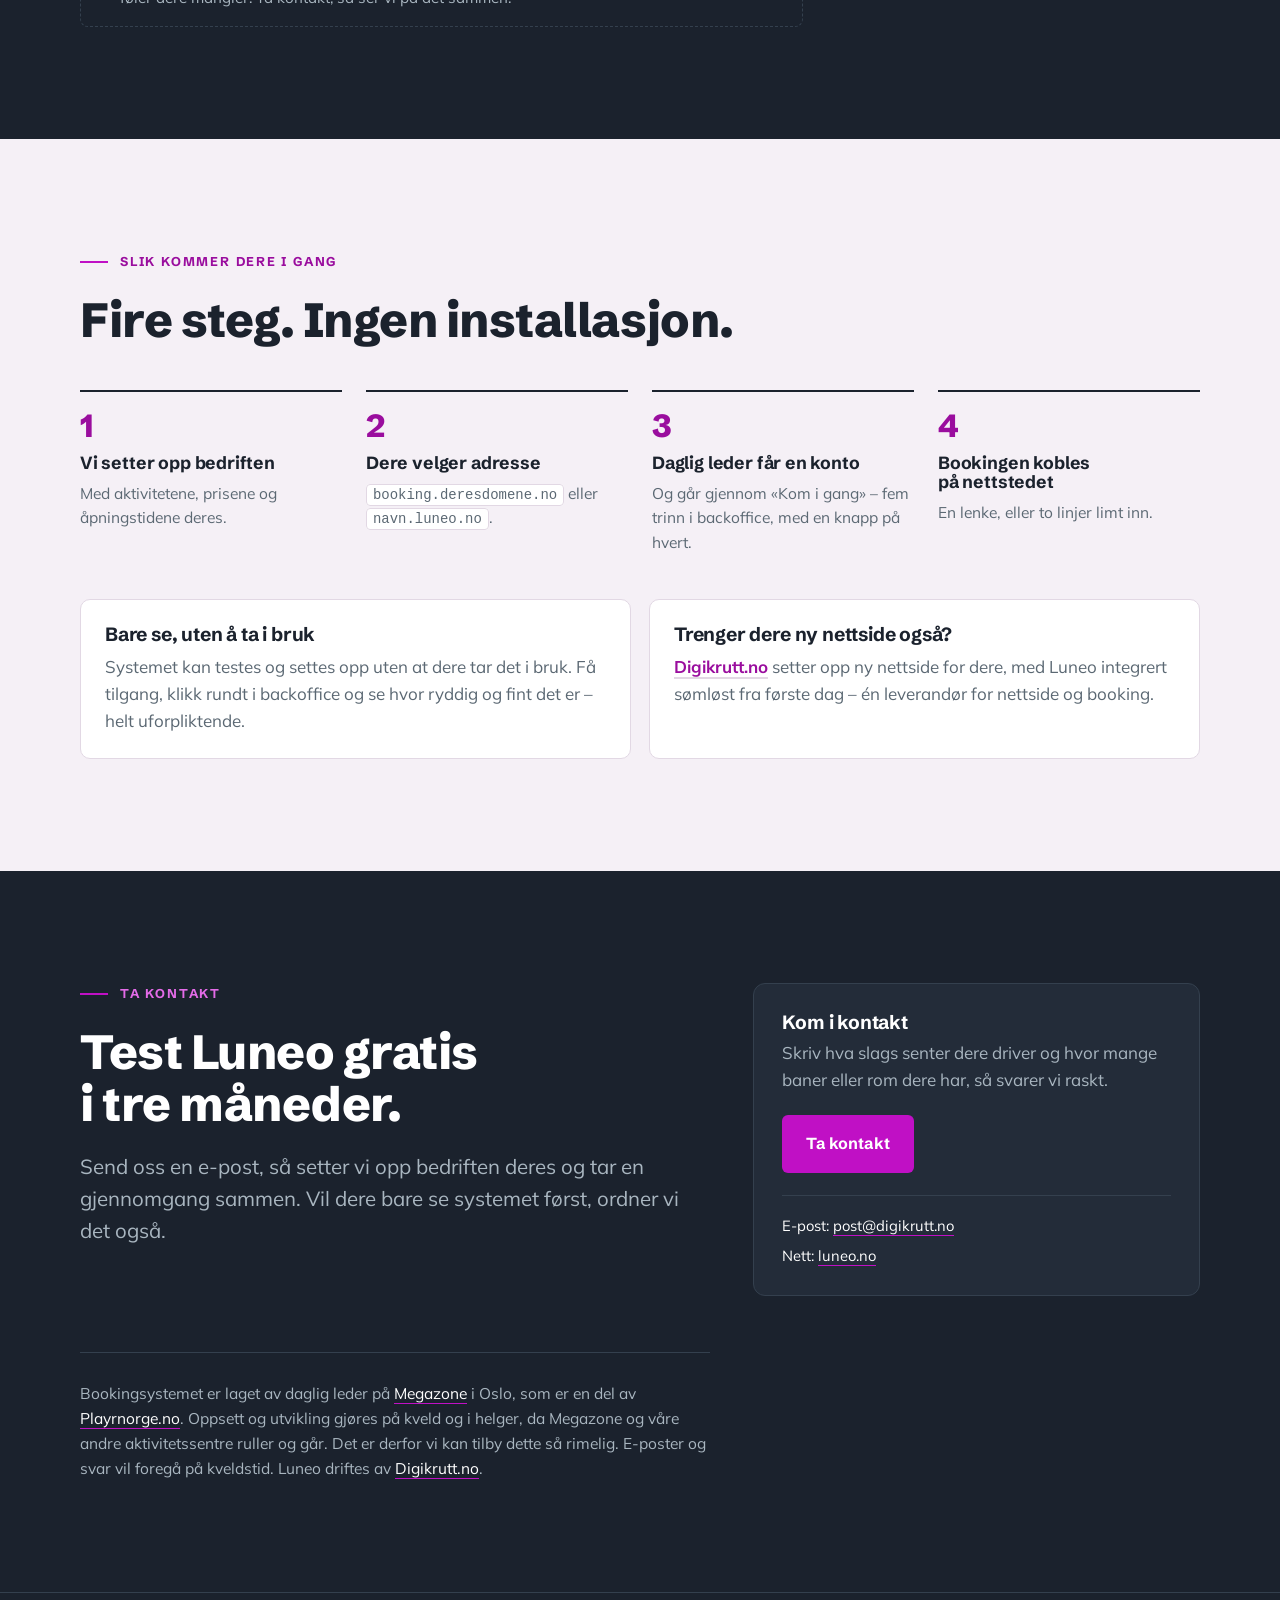
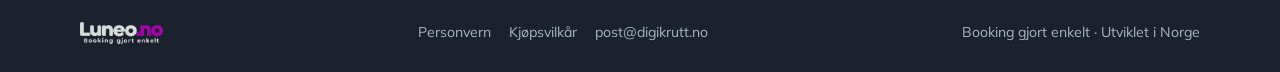
==== commit 03610ab4: "Flere aktiviteter i Passer for Co-Authored-By: Claude Opus 5 <noreply@anthropic.com> Claude-Session:" ====
--- a/index.html
+++ b/index.html
@@ -237,18 +237,6 @@
   @media (max-width:900px){.args{grid-template-columns:repeat(2,1fr)}}
   @media (max-width:600px){.args{grid-template-columns:1fr}}
 
-  /* ---------- demo ----------
-     Den lille setningen under «ting verdt å prøve». Den sier at demoen ikke
-     sender e-post, og det er det viktigste avsnittet på hele siden for den som
-     lurer på om det er trygt å klikke. Derfor en tydelig ramme rundt, ikke bare
-     mindre skrift. */
-  .demo-note{
-    margin-top:36px;max-width:78ch;padding:16px 20px;
-    border-left:3px solid var(--accent);background:var(--foam);
-    border-radius:0 8px 8px 0;color:var(--muted-light);font-size:.97rem;line-height:1.6;
-  }
-  .demo-note b{color:var(--ink)}
-
   /* ---------- pris ---------- */
   .price-head{display:grid;grid-template-columns:minmax(0,1fr) auto;gap:32px;align-items:end}
   .bigprice{font-family:var(--display);font-weight:800;line-height:.9;font-variant-numeric:tabular-nums;text-align:right}
@@ -385,7 +373,6 @@
     <nav aria-label="Seksjoner">
       <a href="#bransjen">Bransjen</a>
       <a href="#produktet">Produktet</a>
-      <a href="#demo">Demo</a>
       <a href="#pris">Pris</a>
       <a href="#igang">Kom i gang</a>
       <a href="#kontakt">Kontakt</a>
@@ -413,13 +400,12 @@
     <p class="lead">Bowlinghaller, laserhaller, escape rooms, gokartbaner og trampolineparker selger tid på baner og rom – ofte flere om gangen. Luneo er bygget for akkurat det, av oss som har drevet aktivitetssenter i over ti år.</p>
     <div class="cta">
       <a class="btn primary" href="#pris">Se hva det koster</a>
-      <a class="btn ghost" href="https://demo.luneo.no/backoffice/" target="_blank" rel="noopener">Prøv demoen</a>
       <a class="btn ghost" href="#produktet">Hva kunden får</a>
     </div>
     <div class="fits">
       <p class="fits-label">Passer for</p>
       <ul aria-label="Bransjer Luneo passer for">
-        <li>Bowling</li><li>Laserspill</li><li>Escape room</li><li>Gokart</li><li>Trampolinepark</li><li>Minigolf</li><li>Curling</li><li>Paintball</li><li>Klatring</li>
+        <li>Bowling</li><li>Laserspill</li><li>Escape room</li><li>Gokart</li><li>Trampolinepark</li><li>Minigolf</li><li>Curling</li><li>Paintball</li><li>Klatring</li><li>Padel</li><li>Golfsimulator</li><li>Dart</li><li>Shuffleboard</li><li>Biljard</li><li>VR</li><li>Karaoke</li><li>Lekeland</li>
       </ul>
       <p class="more">…og alle andre som selger tid på baner, rom og utstyr.</p>
     </div>
@@ -545,50 +531,6 @@
       <pre aria-label="Eksempel på innbygging"><code><span class="t">&lt;script</span> <span class="a">src</span>="https://booking.deresdomene.no/embed.js"<span class="t">&gt;&lt;/script&gt;</span>
 <span class="t">&lt;div</span> <span class="a">data-luneo</span>="booking"<span class="t">&gt;&lt;/div&gt;</span></code></pre>
     </div>
-  </div>
-</section>
-
-<!-- ================= DEMO ================= -->
-<section class="slide light" id="demo">
-  <div class="in">
-    <p class="eyebrow">Prøv det selv</p>
-    <h2>Åpne demoen. Ingen registrering, ingen selger.</h2>
-    <p class="lead" style="margin-top:20px">Et komplett aktivitetssenter: åtte bowlingbaner, to laserhaller, dart, shuffleboard, golfsimulatorer og karaoke – med bookinger, priser, pakker og folk i kø. Du kommer rett inn i backoffice og kan gjøre nøyaktig hva du vil med det.</p>
-    <div class="cta" style="margin-top:28px">
-      <a class="btn primary" href="https://demo.luneo.no/backoffice/" target="_blank" rel="noopener">Åpne backoffice</a>
-      <a class="btn ghost" href="https://demo.luneo.no/reservasjon/" target="_blank" rel="noopener">Se hva gjesten ser</a>
-      <a class="btn ghost" href="https://demo.luneo.no/tavle/" target="_blank" rel="noopener">Åpne tavlen</a>
-    </div>
-
-    <p class="eyebrow" style="margin-top:52px">Ting som er verdt å prøve</p>
-    <div class="args" style="margin-top:20px">
-      <div class="arg">
-        <h3>Legg inn en booking</h3>
-        <p>Klikk på en tom rute i dagsplanen. Systemet finner banene selv, og sier fra hvis noen andre allerede har dem.</p>
-      </div>
-      <div class="arg">
-        <h3>Dra en booking til en annen bane</h3>
-        <p>Ta tak i en blokk i tidslinjen og flytt den. Den lander bare der den faktisk kan ligge.</p>
-      </div>
-      <div class="arg">
-        <h3>Se hallen som brukes til to ting</h3>
-        <p>Under Ressurser står Hall&nbsp;1 og Hall&nbsp;2 merket «delt» – de brukes både til laserspill og innendørs paintball. Er den ene tatt, er den tatt for begge.</p>
-      </div>
-      <div class="arg">
-        <h3>Steng en bane</h3>
-        <p>Legg inn et avvik under Ressurser. Er det bookinger i perioden, får du beskjed før noe lagres – med navn og telefonnummer.</p>
-      </div>
-      <div class="arg">
-        <h3>Endre en pris</h3>
-        <p>Alt daglig leder kan røre, kan du røre. Gå så til bookingsiden og se at prisen har endret seg med en gang.</p>
-      </div>
-      <div class="arg">
-        <h3>Bestill som en gjest</h3>
-        <p>Fyll ut reservasjonsskjemaet, og se bestillingen dukke opp i dagsplanen.</p>
-      </div>
-    </div>
-
-    <p class="demo-note">Senteret er oppdiktet. Demoen sender <b>ingen</b> e-post – bekreftelsen legges i E-post-fanen så du kan lese den slik gjesten ville fått den, og gjestens egen side åpnes fra bookingen. Alt du gjør nullstilles hver natt, så neste person møter en hel demo.</p>
   </div>
 </section>
 
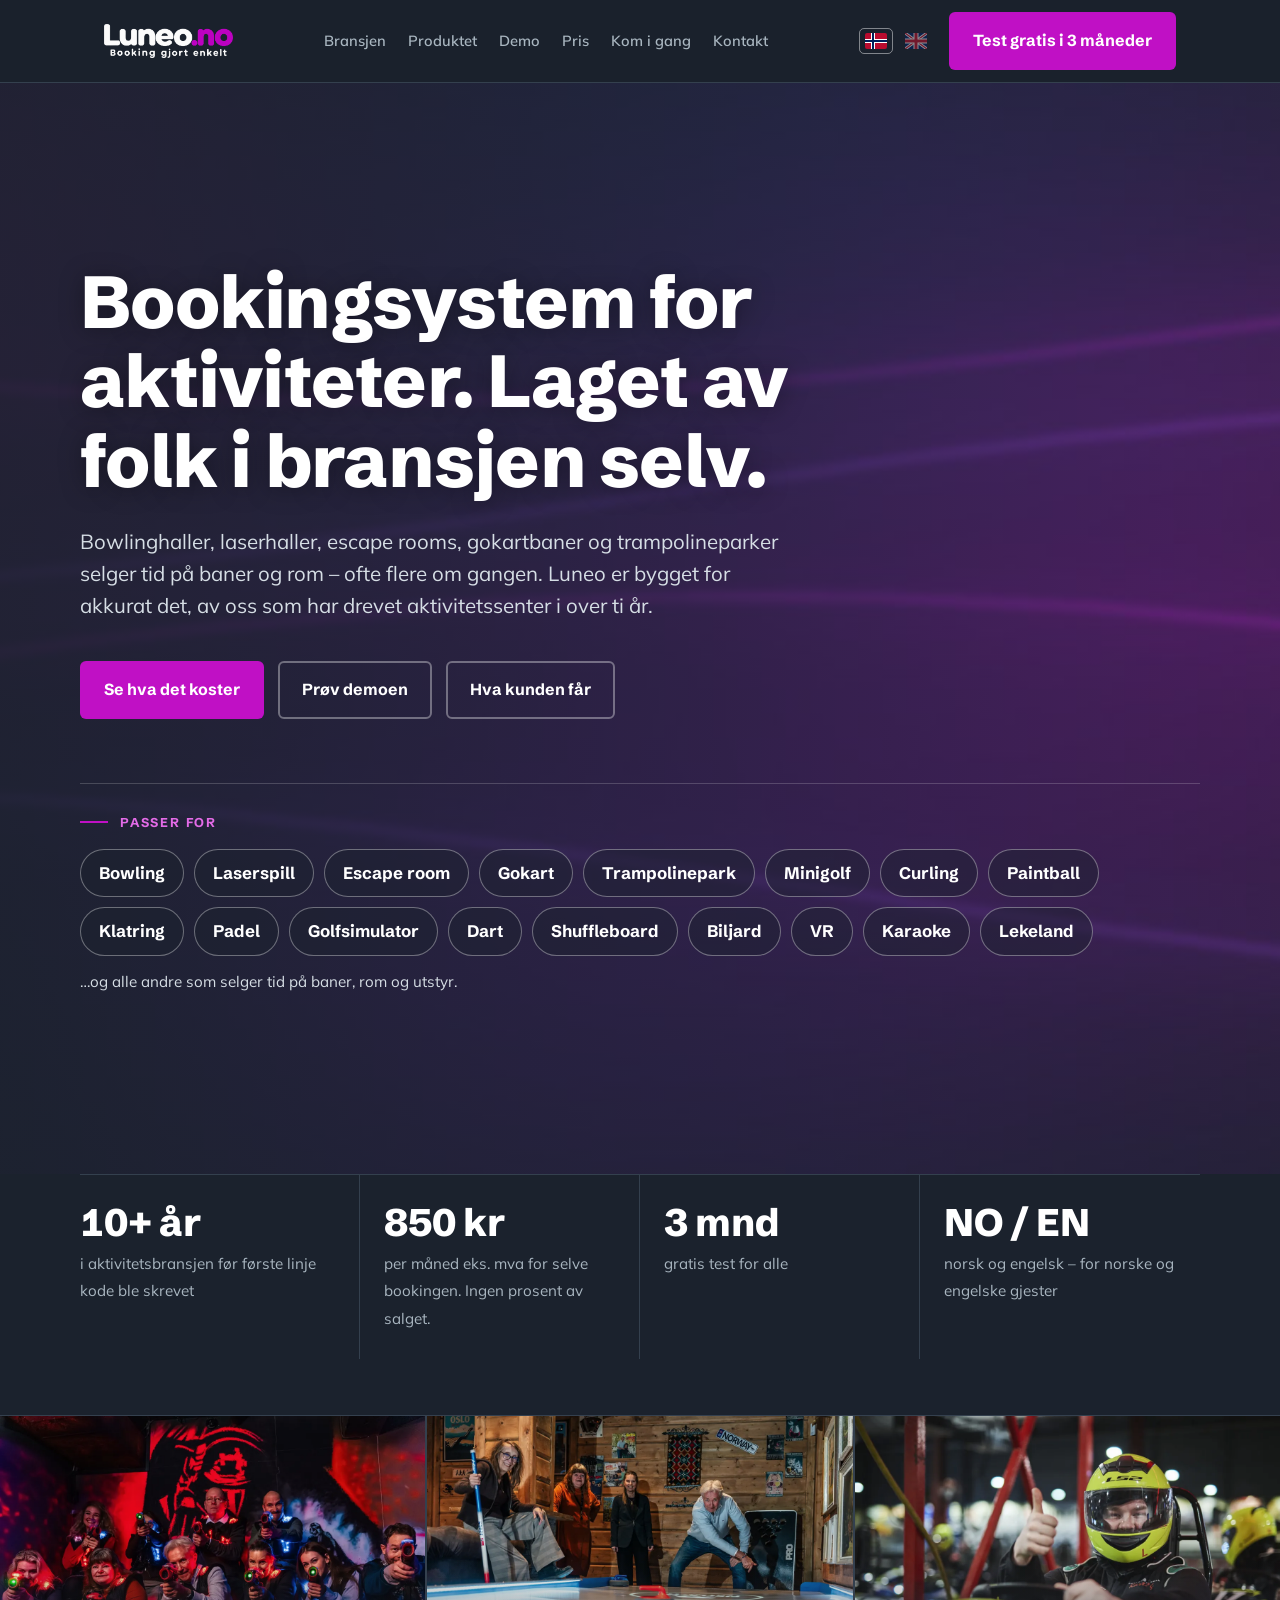
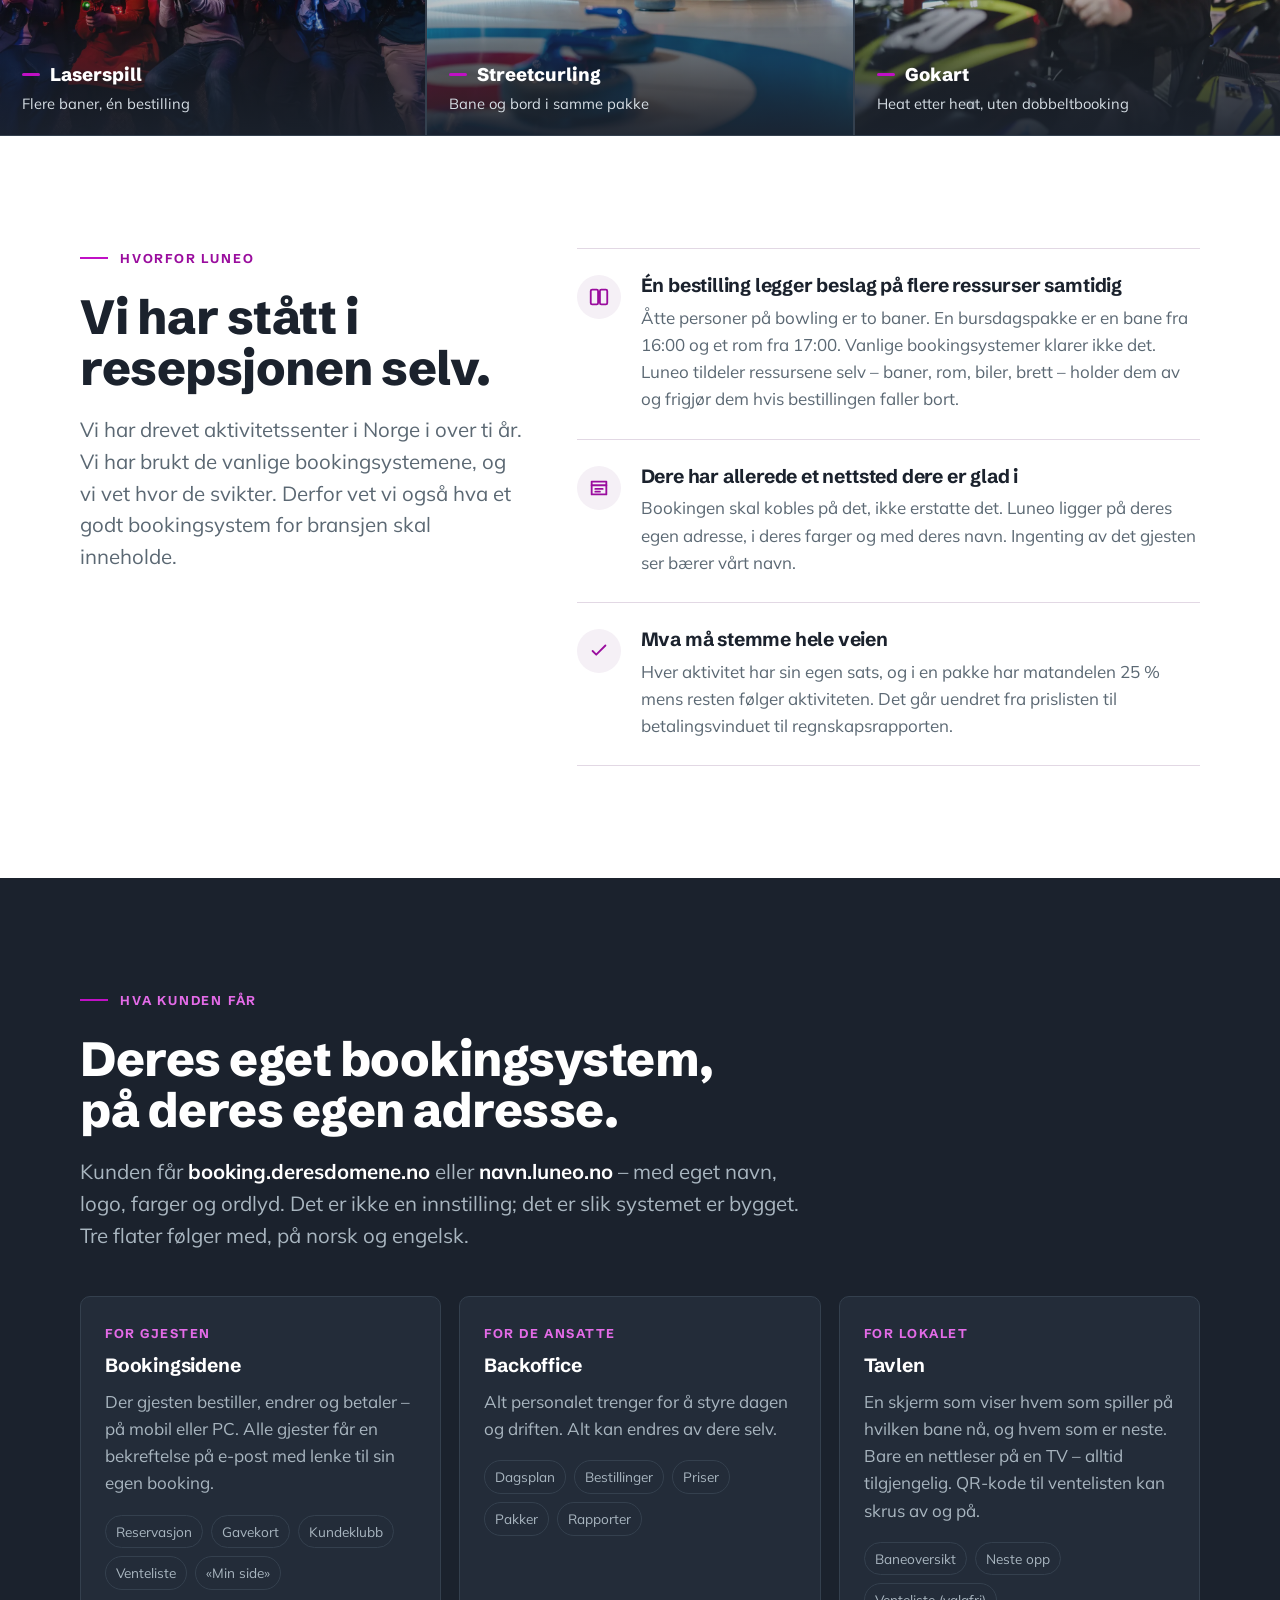
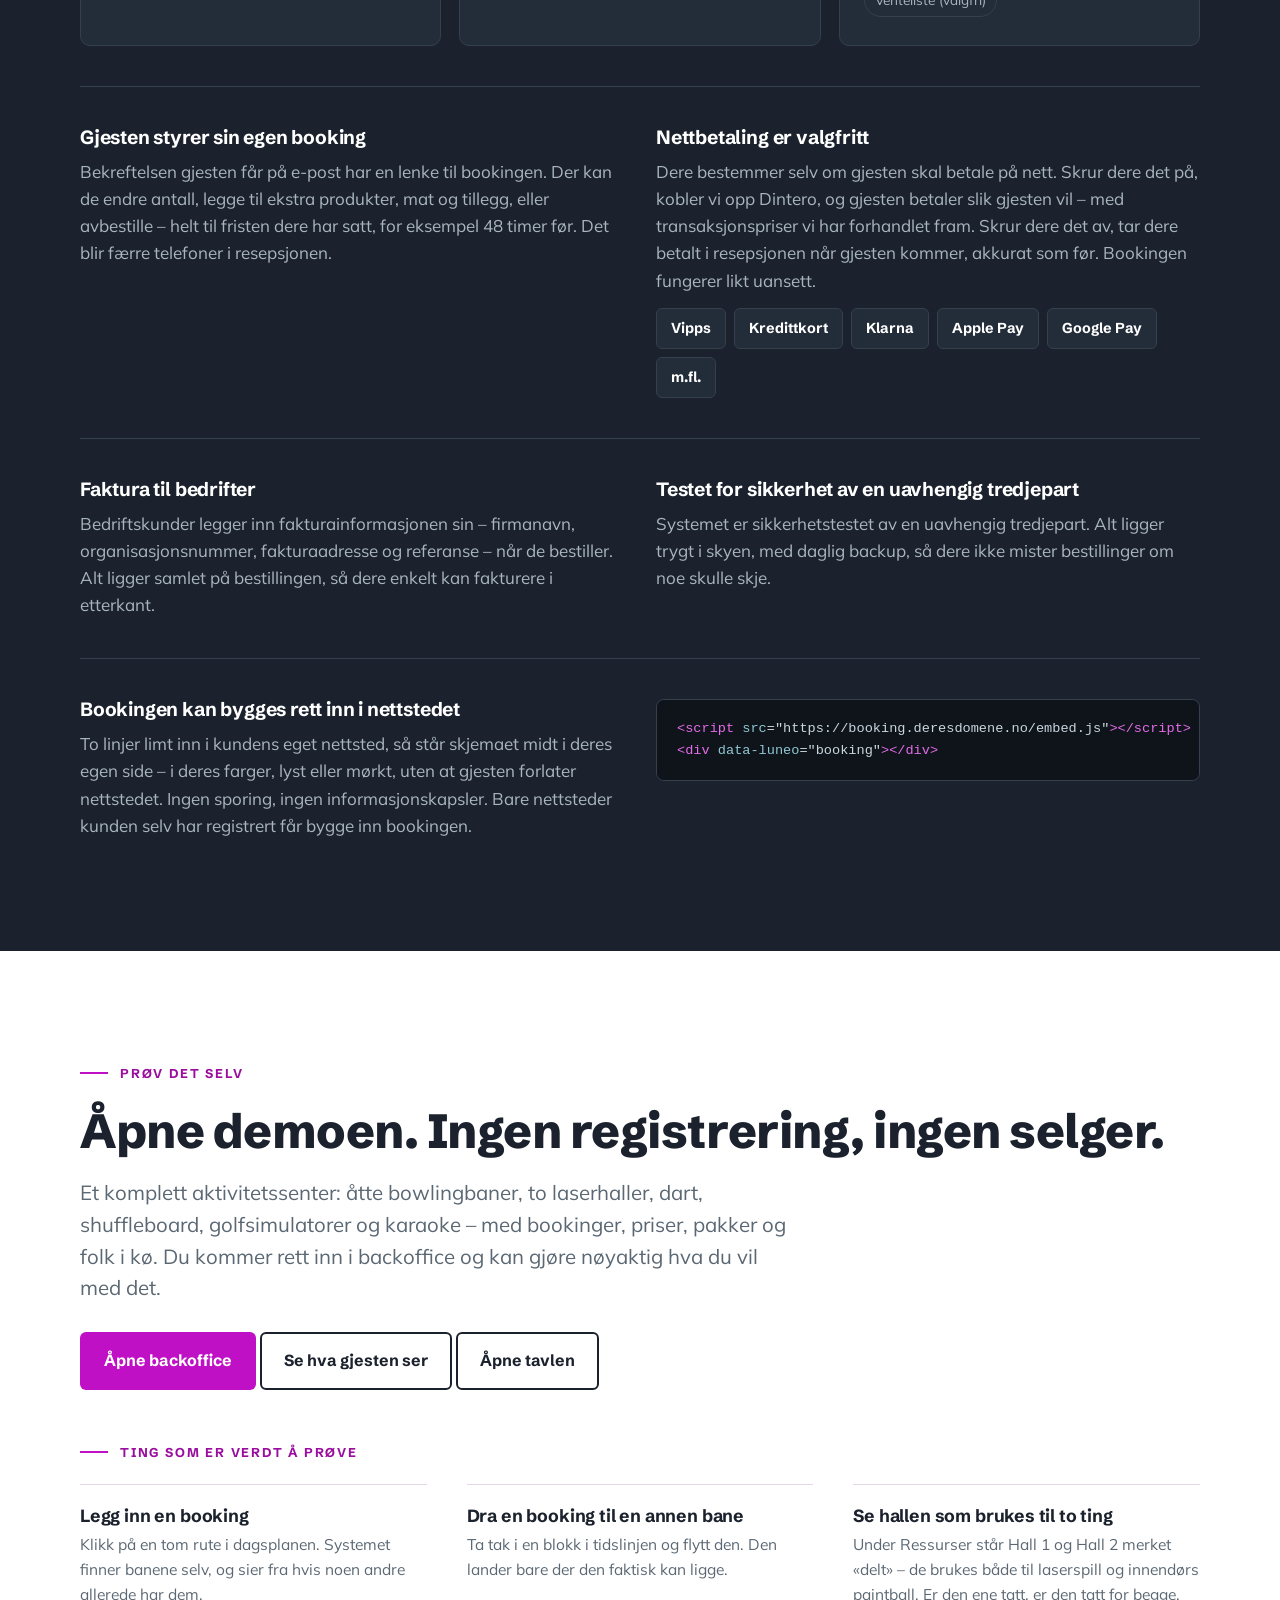
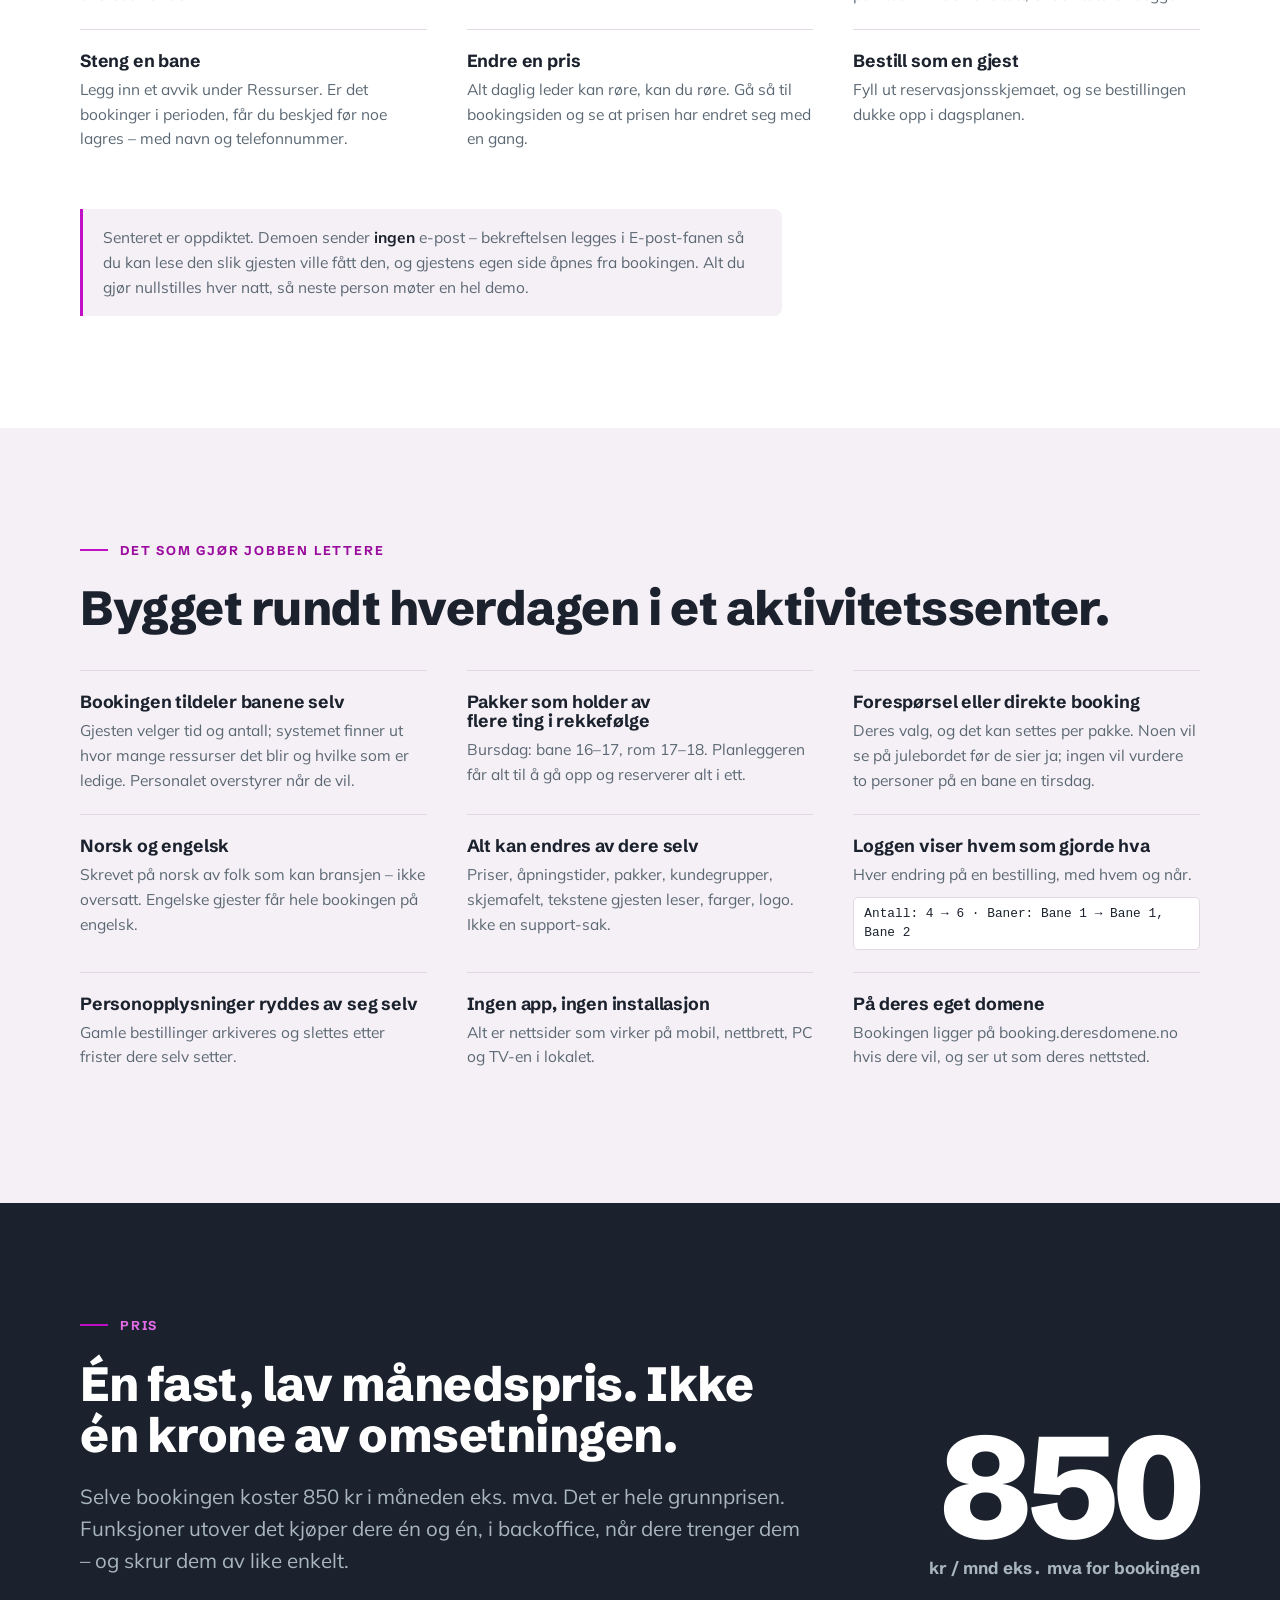
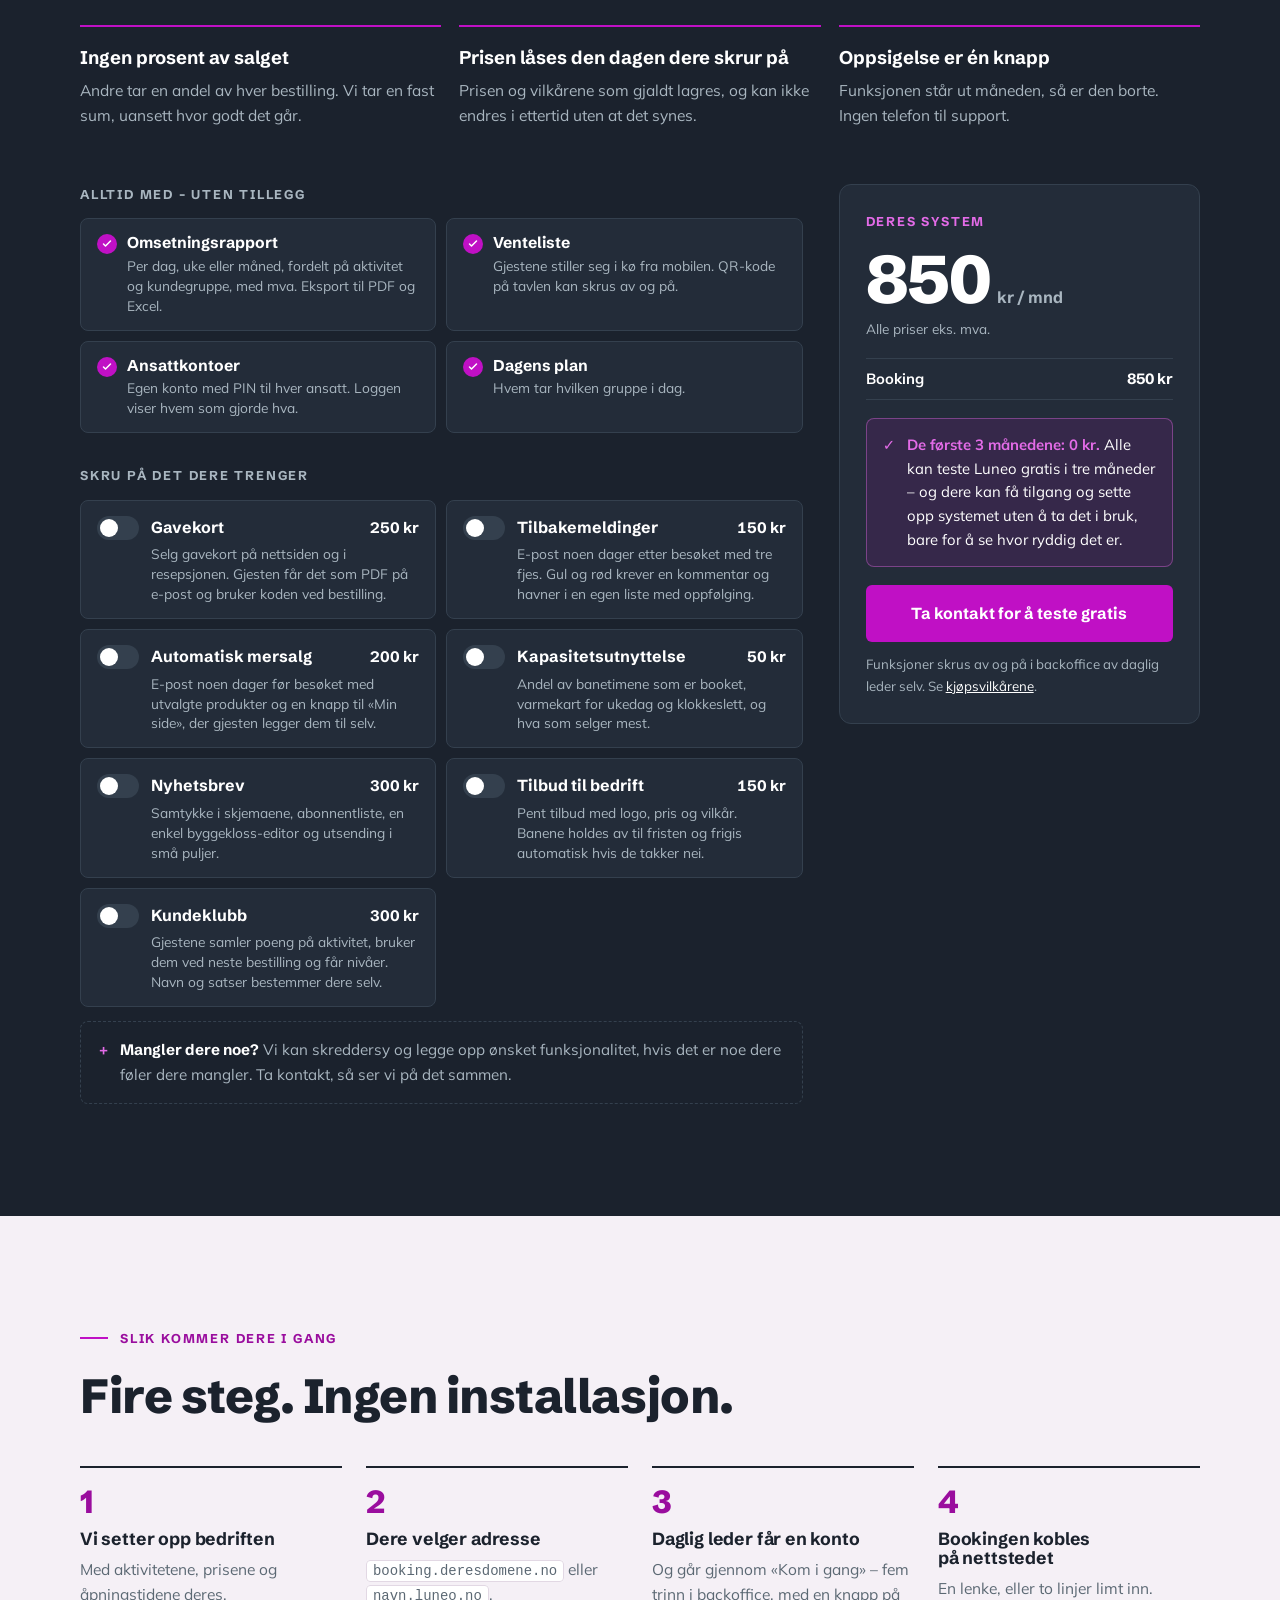
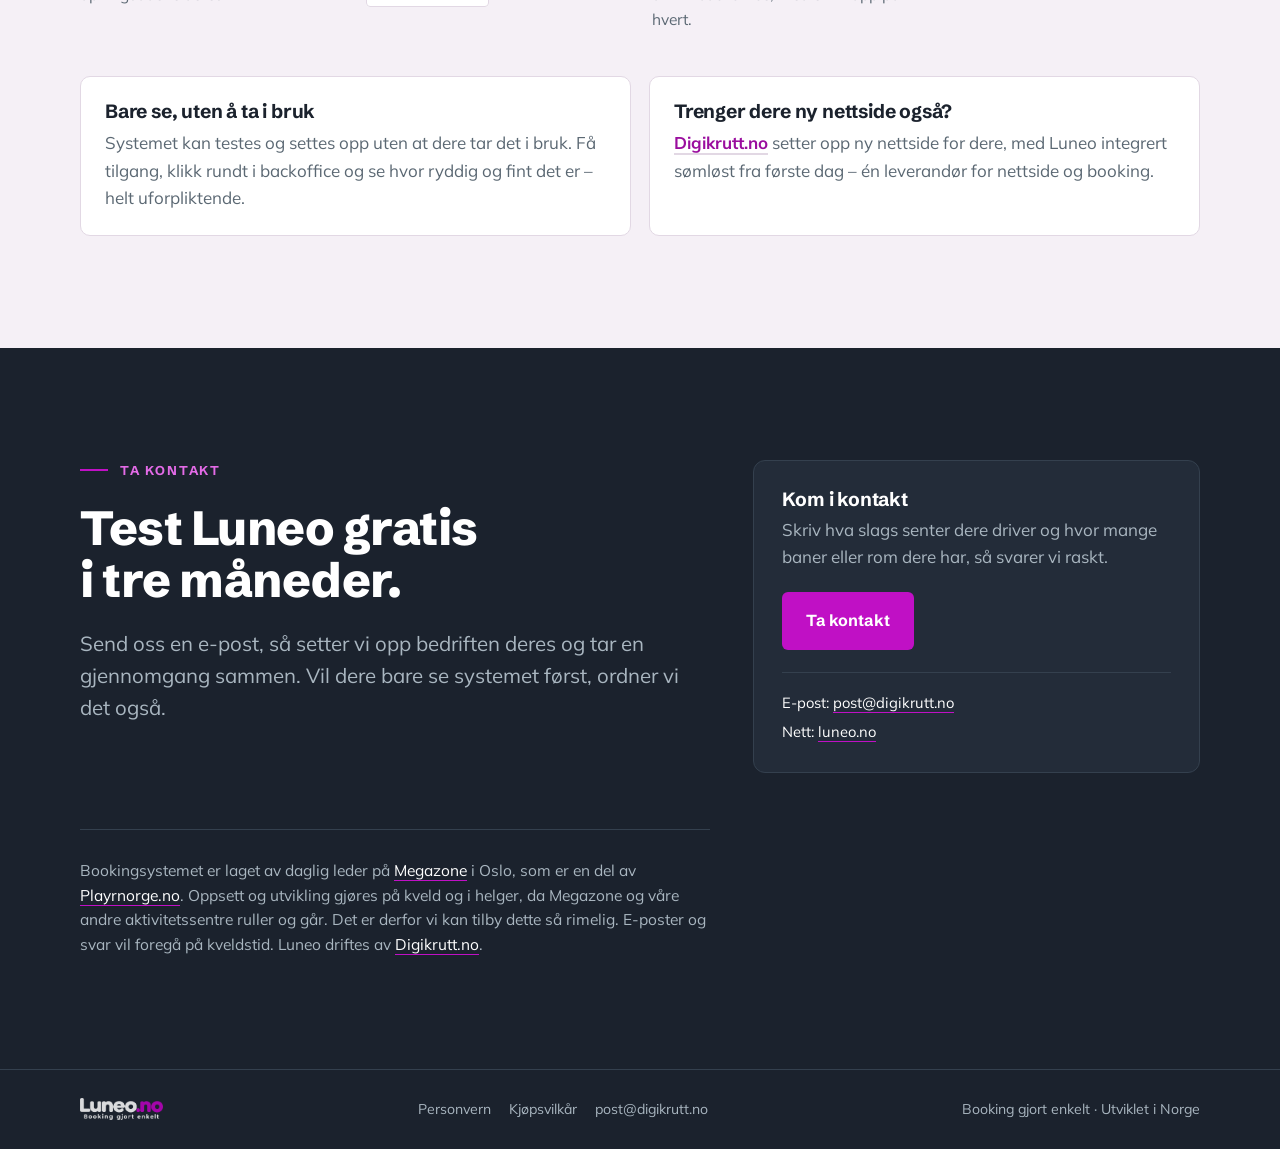
==== commit 49d0d21e: "Demo-seksjonen tilbake, ved siden av den nye aktivitetslista Forrige commit her («Flere aktiviteter " ====
--- a/index.html
+++ b/index.html
@@ -237,6 +237,18 @@
   @media (max-width:900px){.args{grid-template-columns:repeat(2,1fr)}}
   @media (max-width:600px){.args{grid-template-columns:1fr}}
 
+  /* ---------- demo ----------
+     Den lille setningen under «ting verdt å prøve». Den sier at demoen ikke
+     sender e-post, og det er det viktigste avsnittet på hele siden for den som
+     lurer på om det er trygt å klikke. Derfor en tydelig ramme rundt, ikke bare
+     mindre skrift. */
+  .demo-note{
+    margin-top:36px;max-width:78ch;padding:16px 20px;
+    border-left:3px solid var(--accent);background:var(--foam);
+    border-radius:0 8px 8px 0;color:var(--muted-light);font-size:.97rem;line-height:1.6;
+  }
+  .demo-note b{color:var(--ink)}
+
   /* ---------- pris ---------- */
   .price-head{display:grid;grid-template-columns:minmax(0,1fr) auto;gap:32px;align-items:end}
   .bigprice{font-family:var(--display);font-weight:800;line-height:.9;font-variant-numeric:tabular-nums;text-align:right}
@@ -373,6 +385,7 @@
     <nav aria-label="Seksjoner">
       <a href="#bransjen">Bransjen</a>
       <a href="#produktet">Produktet</a>
+      <a href="#demo">Demo</a>
       <a href="#pris">Pris</a>
       <a href="#igang">Kom i gang</a>
       <a href="#kontakt">Kontakt</a>
@@ -400,6 +413,7 @@
     <p class="lead">Bowlinghaller, laserhaller, escape rooms, gokartbaner og trampolineparker selger tid på baner og rom – ofte flere om gangen. Luneo er bygget for akkurat det, av oss som har drevet aktivitetssenter i over ti år.</p>
     <div class="cta">
       <a class="btn primary" href="#pris">Se hva det koster</a>
+      <a class="btn ghost" href="https://demo.luneo.no/backoffice/" target="_blank" rel="noopener">Prøv demoen</a>
       <a class="btn ghost" href="#produktet">Hva kunden får</a>
     </div>
     <div class="fits">
@@ -531,6 +545,50 @@
       <pre aria-label="Eksempel på innbygging"><code><span class="t">&lt;script</span> <span class="a">src</span>="https://booking.deresdomene.no/embed.js"<span class="t">&gt;&lt;/script&gt;</span>
 <span class="t">&lt;div</span> <span class="a">data-luneo</span>="booking"<span class="t">&gt;&lt;/div&gt;</span></code></pre>
     </div>
+  </div>
+</section>
+
+<!-- ================= DEMO ================= -->
+<section class="slide light" id="demo">
+  <div class="in">
+    <p class="eyebrow">Prøv det selv</p>
+    <h2>Åpne demoen. Ingen registrering, ingen selger.</h2>
+    <p class="lead" style="margin-top:20px">Et komplett aktivitetssenter: åtte bowlingbaner, to laserhaller, dart, shuffleboard, golfsimulatorer og karaoke – med bookinger, priser, pakker og folk i kø. Du kommer rett inn i backoffice og kan gjøre nøyaktig hva du vil med det.</p>
+    <div class="cta" style="margin-top:28px">
+      <a class="btn primary" href="https://demo.luneo.no/backoffice/" target="_blank" rel="noopener">Åpne backoffice</a>
+      <a class="btn ghost" href="https://demo.luneo.no/reservasjon/" target="_blank" rel="noopener">Se hva gjesten ser</a>
+      <a class="btn ghost" href="https://demo.luneo.no/tavle/" target="_blank" rel="noopener">Åpne tavlen</a>
+    </div>
+
+    <p class="eyebrow" style="margin-top:52px">Ting som er verdt å prøve</p>
+    <div class="args" style="margin-top:20px">
+      <div class="arg">
+        <h3>Legg inn en booking</h3>
+        <p>Klikk på en tom rute i dagsplanen. Systemet finner banene selv, og sier fra hvis noen andre allerede har dem.</p>
+      </div>
+      <div class="arg">
+        <h3>Dra en booking til en annen bane</h3>
+        <p>Ta tak i en blokk i tidslinjen og flytt den. Den lander bare der den faktisk kan ligge.</p>
+      </div>
+      <div class="arg">
+        <h3>Se hallen som brukes til to ting</h3>
+        <p>Under Ressurser står Hall&nbsp;1 og Hall&nbsp;2 merket «delt» – de brukes både til laserspill og innendørs paintball. Er den ene tatt, er den tatt for begge.</p>
+      </div>
+      <div class="arg">
+        <h3>Steng en bane</h3>
+        <p>Legg inn et avvik under Ressurser. Er det bookinger i perioden, får du beskjed før noe lagres – med navn og telefonnummer.</p>
+      </div>
+      <div class="arg">
+        <h3>Endre en pris</h3>
+        <p>Alt daglig leder kan røre, kan du røre. Gå så til bookingsiden og se at prisen har endret seg med en gang.</p>
+      </div>
+      <div class="arg">
+        <h3>Bestill som en gjest</h3>
+        <p>Fyll ut reservasjonsskjemaet, og se bestillingen dukke opp i dagsplanen.</p>
+      </div>
+    </div>
+
+    <p class="demo-note">Senteret er oppdiktet. Demoen sender <b>ingen</b> e-post – bekreftelsen legges i E-post-fanen så du kan lese den slik gjesten ville fått den, og gjestens egen side åpnes fra bookingen. Alt du gjør nullstilles hver natt, så neste person møter en hel demo.</p>
   </div>
 </section>
 
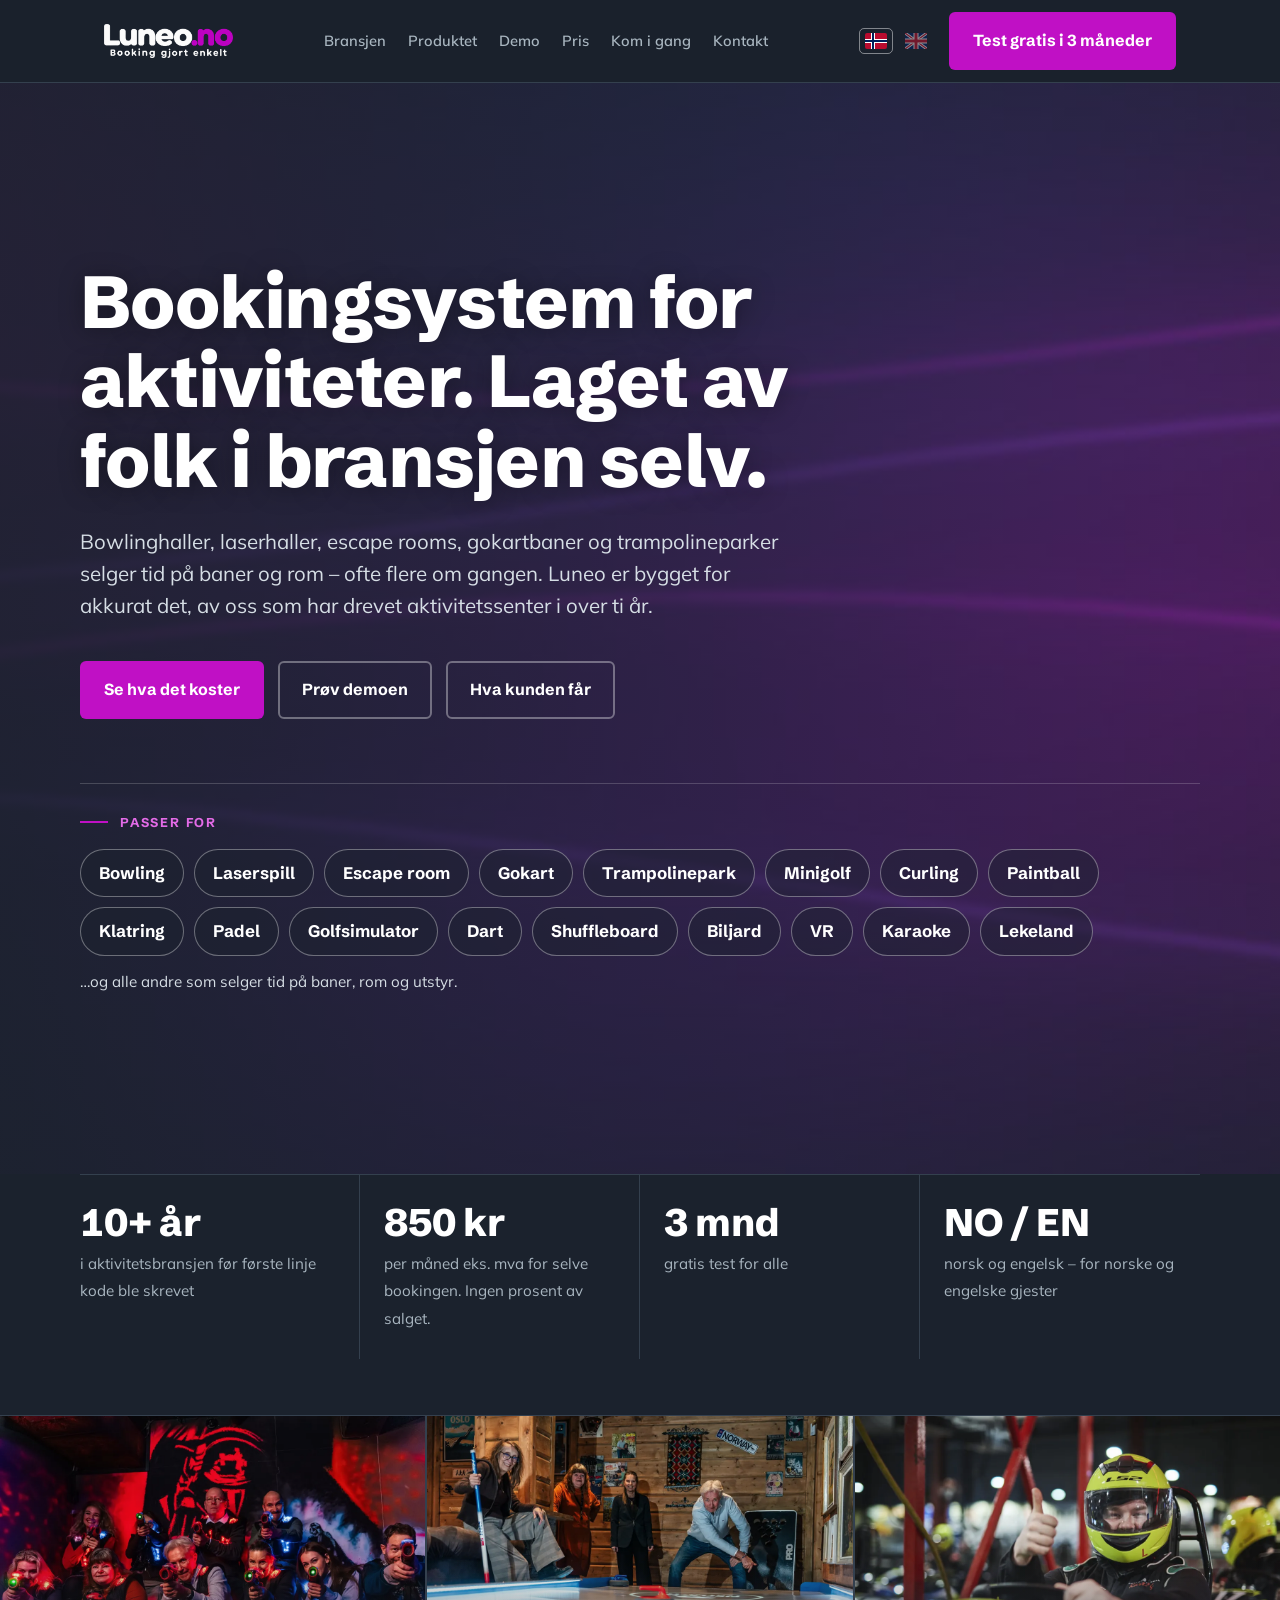
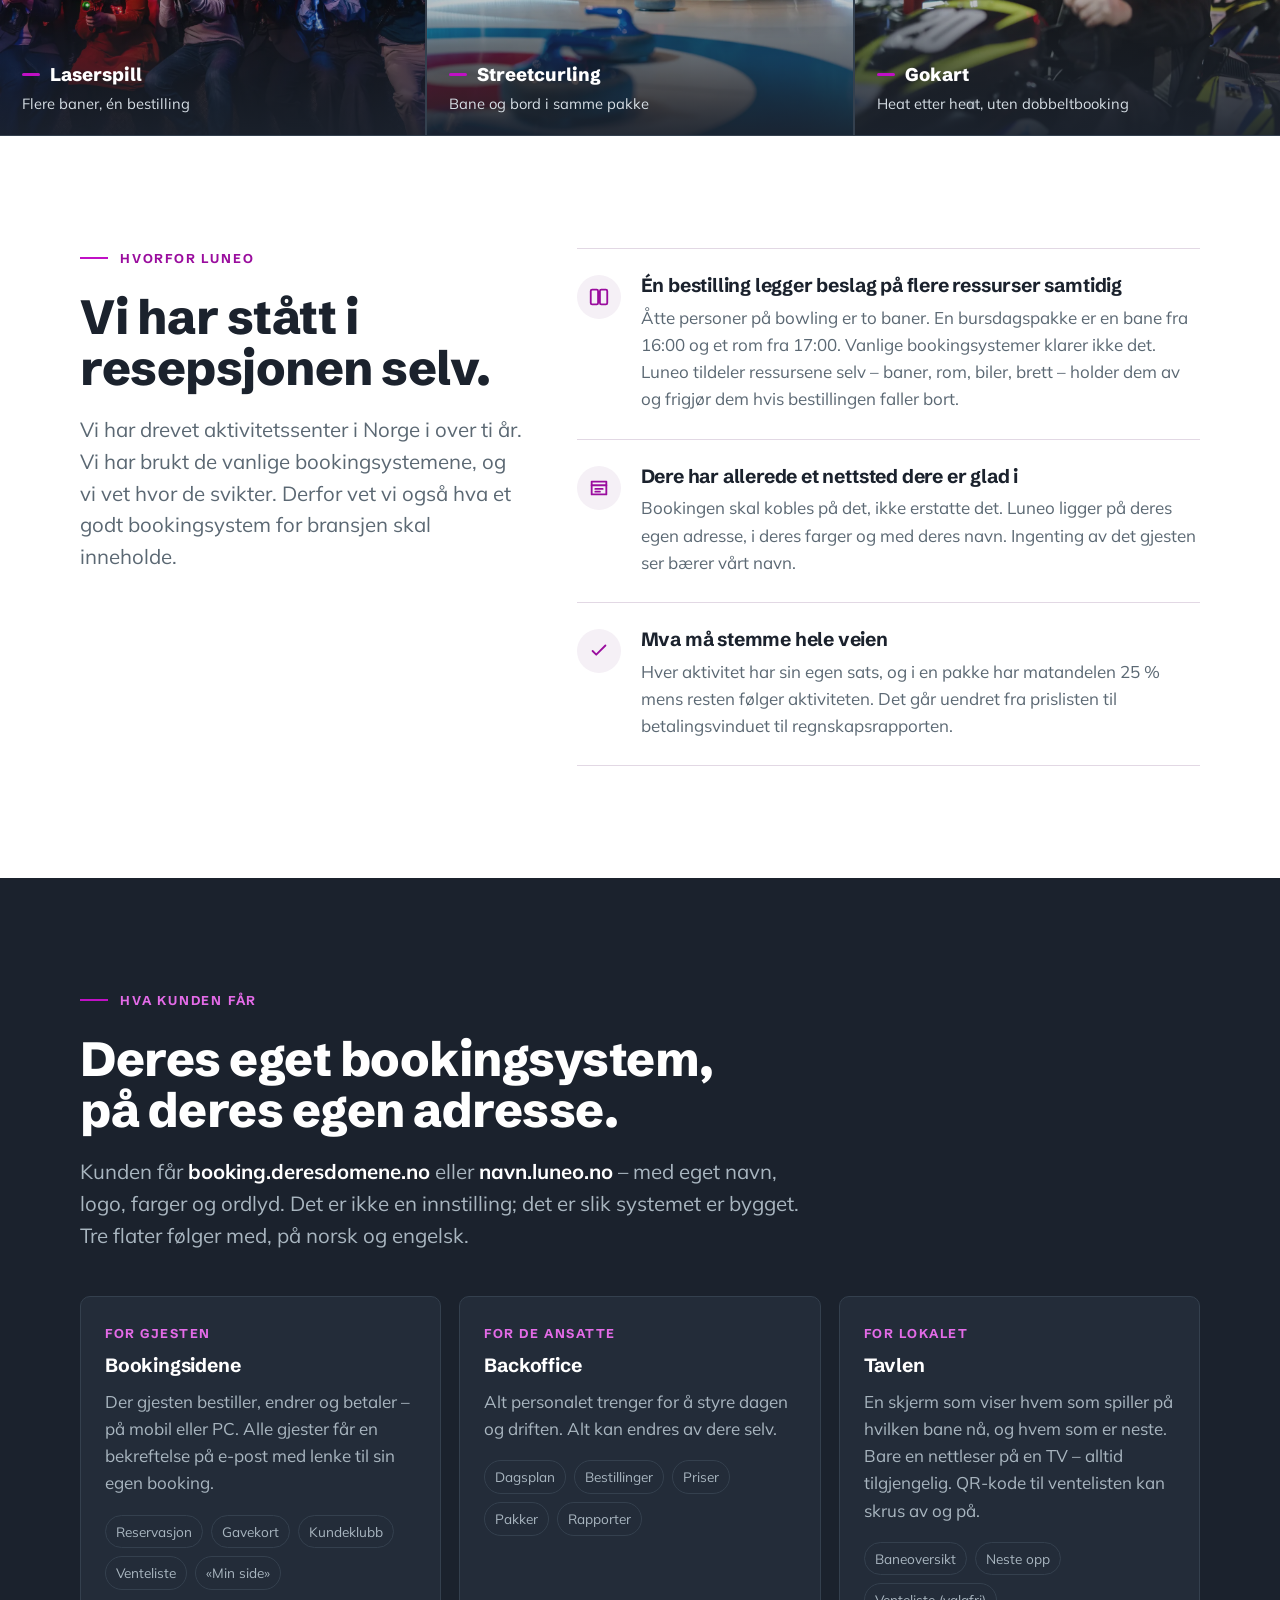
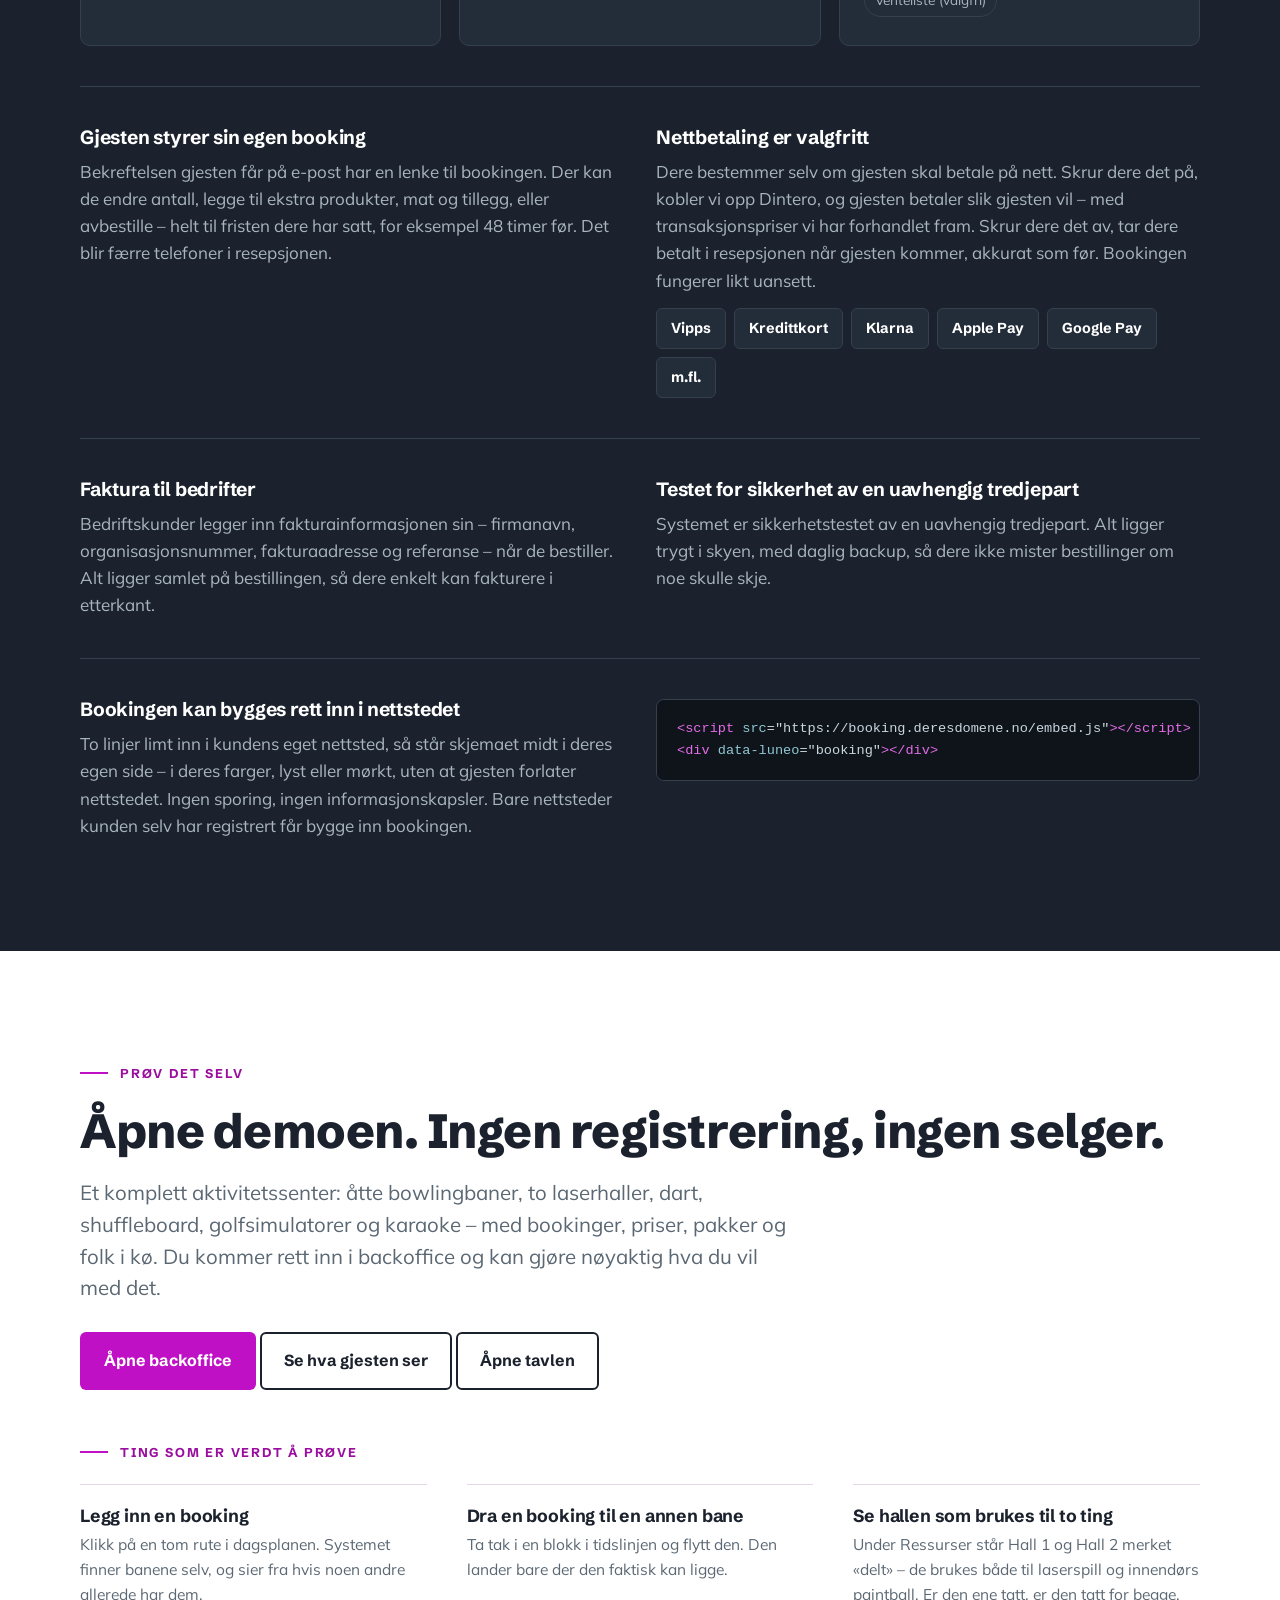
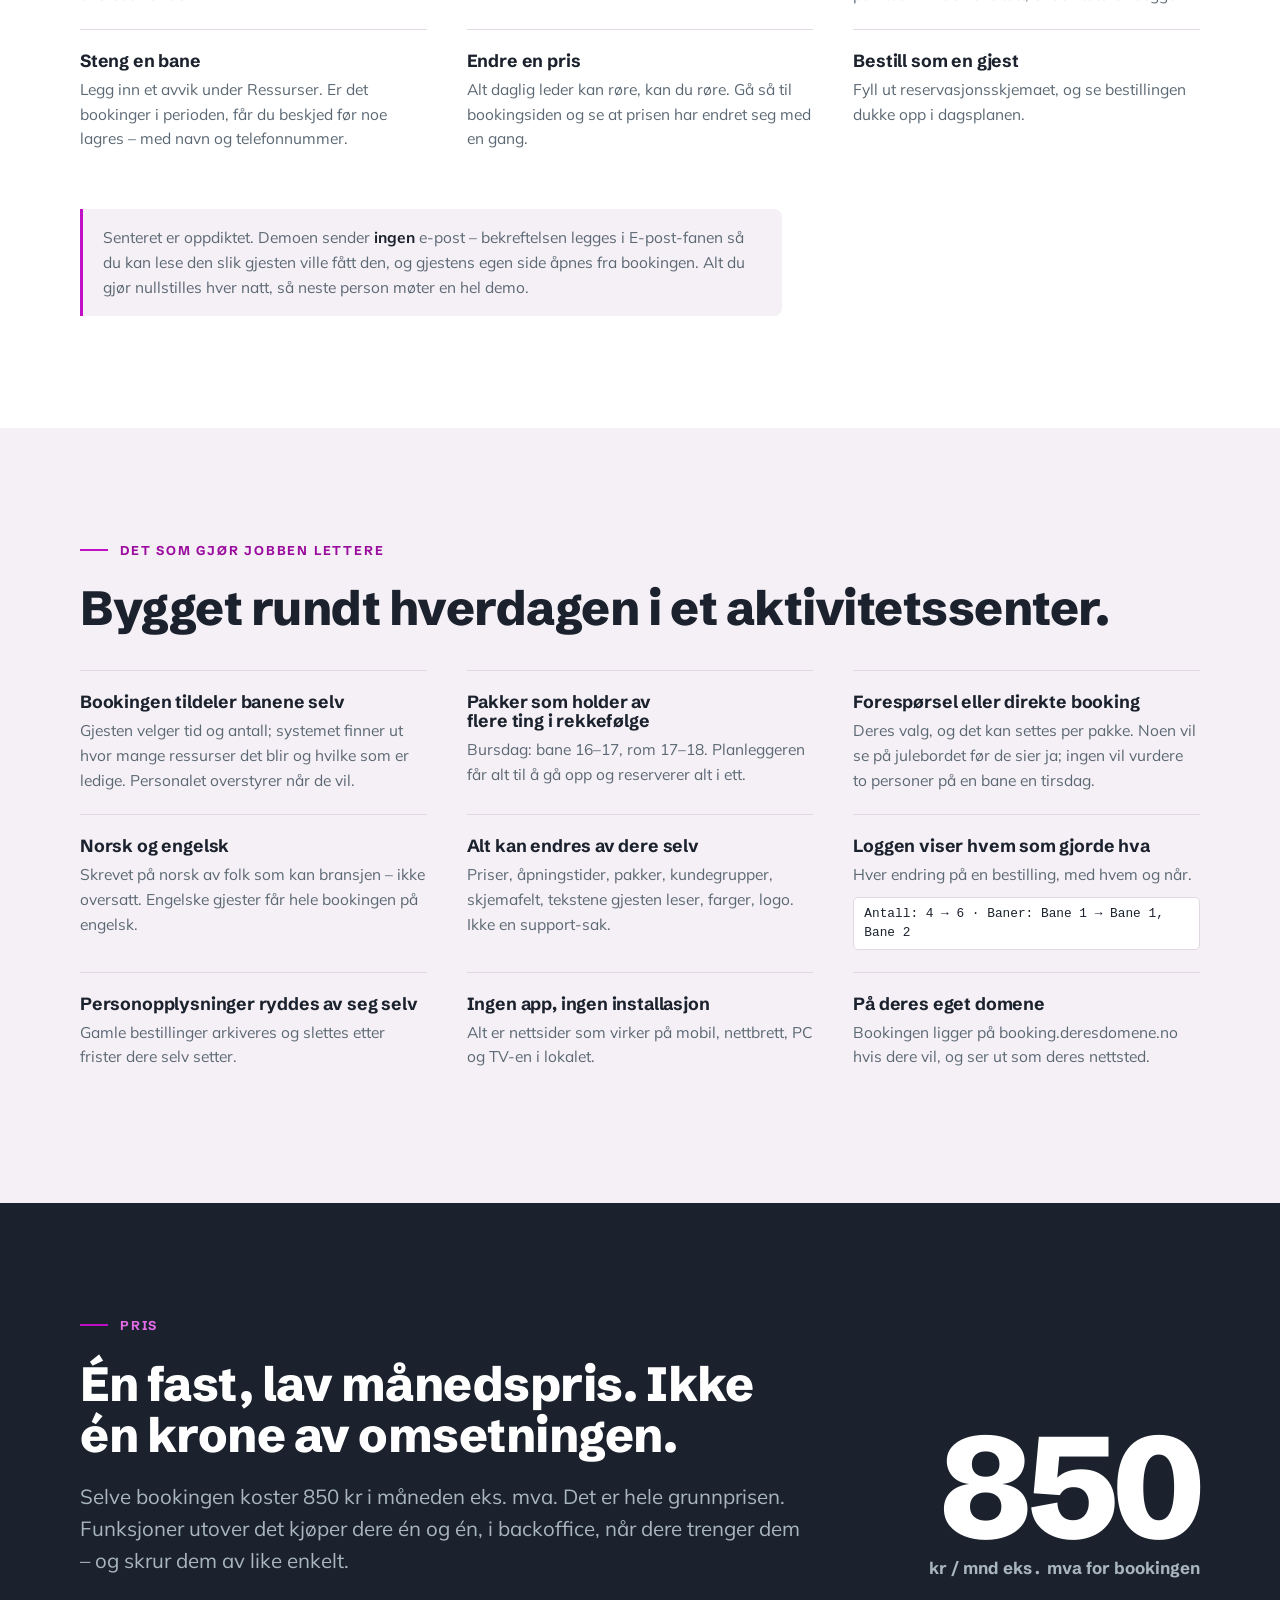
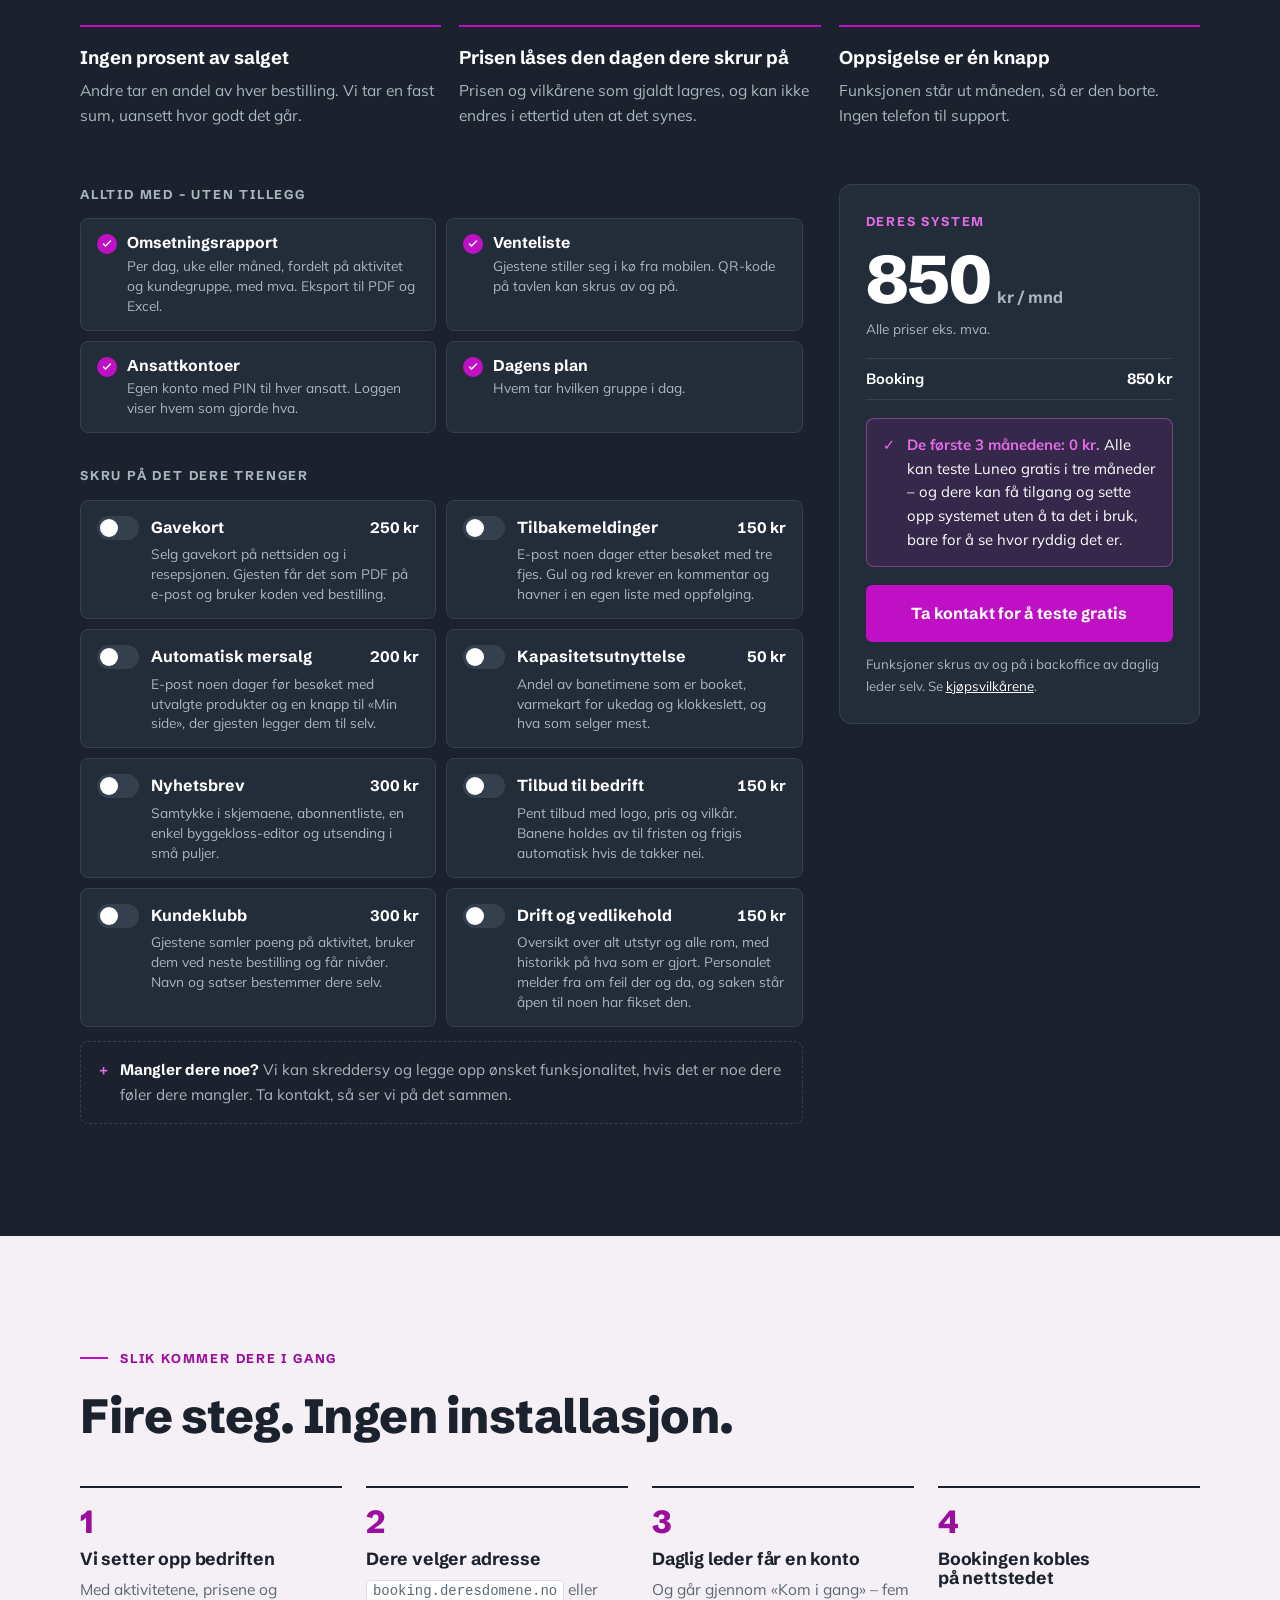
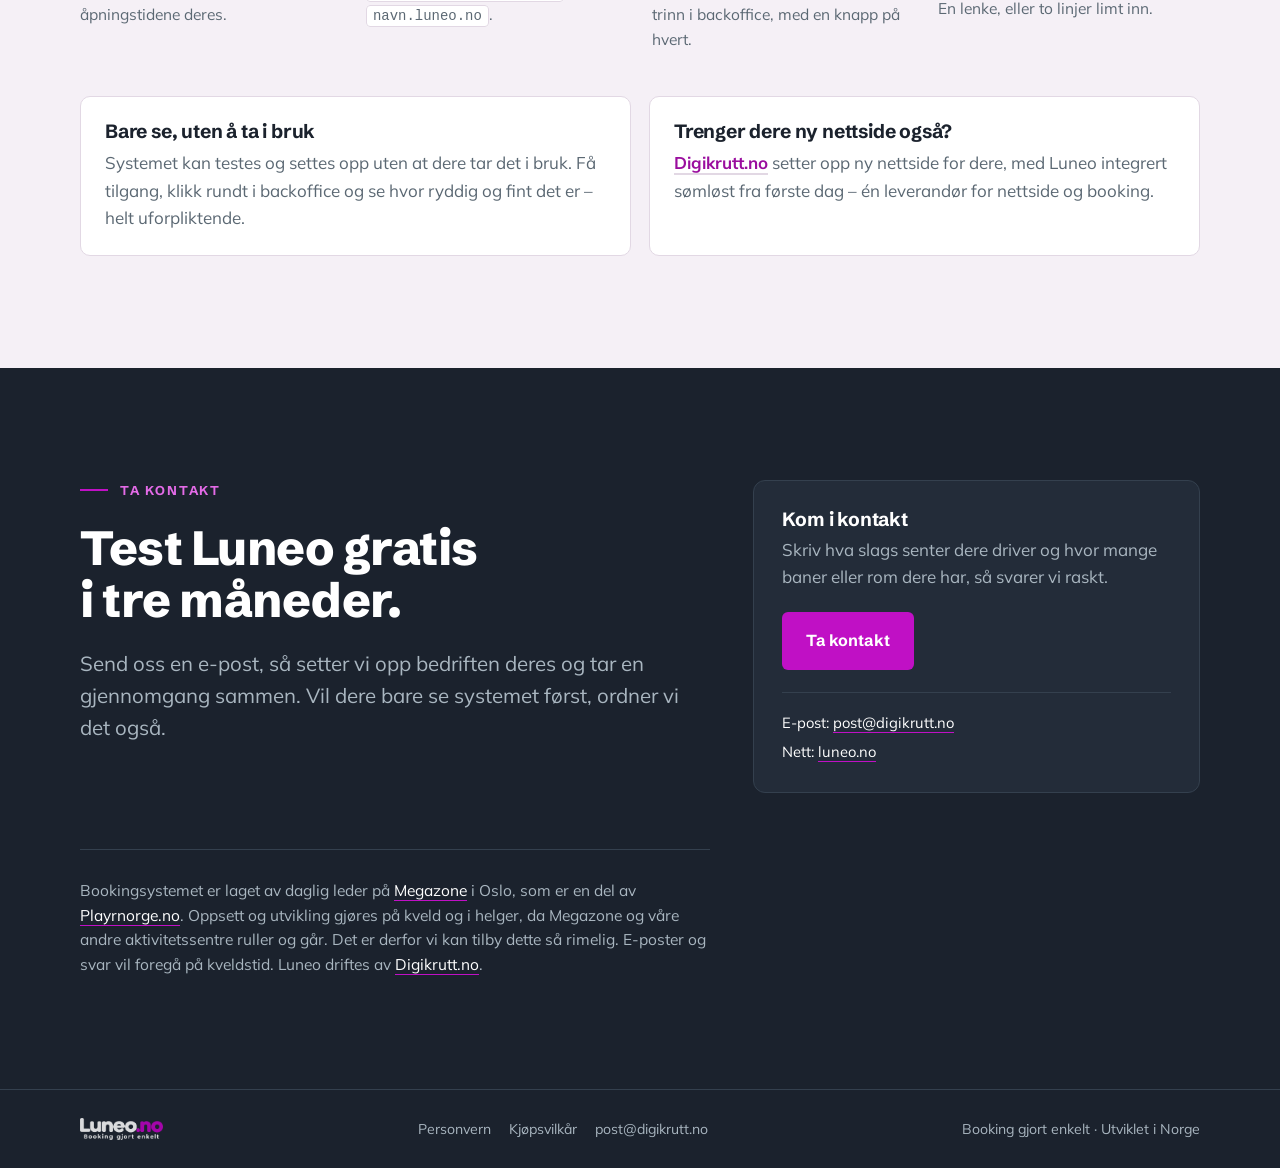
==== commit fe7ecb6c: "Ny tilleggsfunksjon: Drift og vedlikehold Co-Authored-By: Claude Opus 5 <noreply@anthropic.com> Clau" ====
--- a/index.html
+++ b/index.html
@@ -698,6 +698,10 @@
               <span class="toggle"><input type="checkbox" id="f-kundeklubb"><span class="track"></span></span>
               <div><div class="head"><label class="name" for="f-kundeklubb">Kundeklubb</label><span class="price">300 kr</span></div><div class="desc">Gjestene samler poeng på aktivitet, bruker dem ved neste bestilling og får nivåer. Navn og satser bestemmer dere selv.</div></div>
             </li>
+            <li class="feat" data-price="150">
+              <span class="toggle"><input type="checkbox" id="f-drift"><span class="track"></span></span>
+              <div><div class="head"><label class="name" for="f-drift">Drift og vedlikehold</label><span class="price">150 kr</span></div><div class="desc">Oversikt over alt utstyr og alle rom, med historikk på hva som er gjort. Personalet melder fra om feil der og da, og saken står åpen til noen har fikset den.</div></div>
+            </li>
           </ul>
           <div class="custom"><span aria-hidden="true" style="color:var(--accent-tint);font-weight:800">+</span><span><b>Mangler dere noe?</b> Vi kan skreddersy og legge opp ønsket funksjonalitet, hvis det er noe dere føler dere mangler. Ta kontakt, så ser vi på det sammen.</span></div>
         </div>
